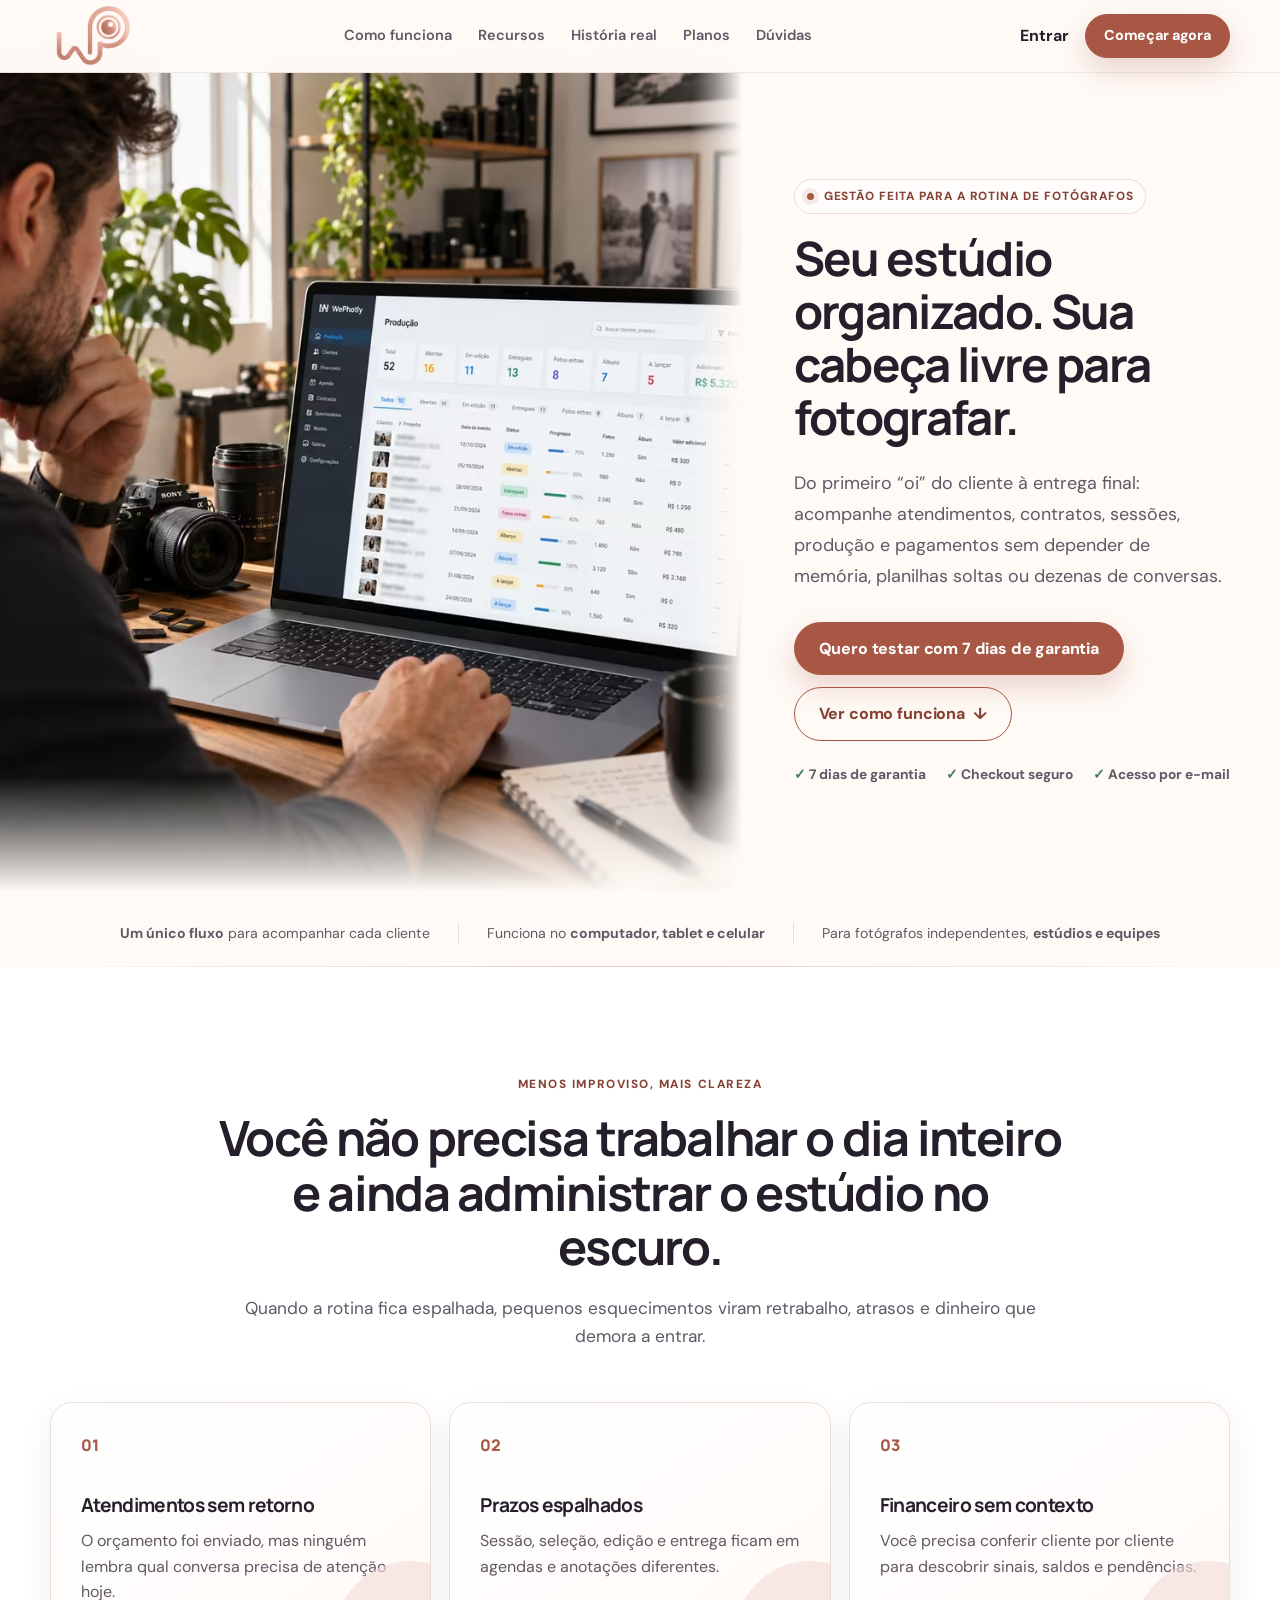
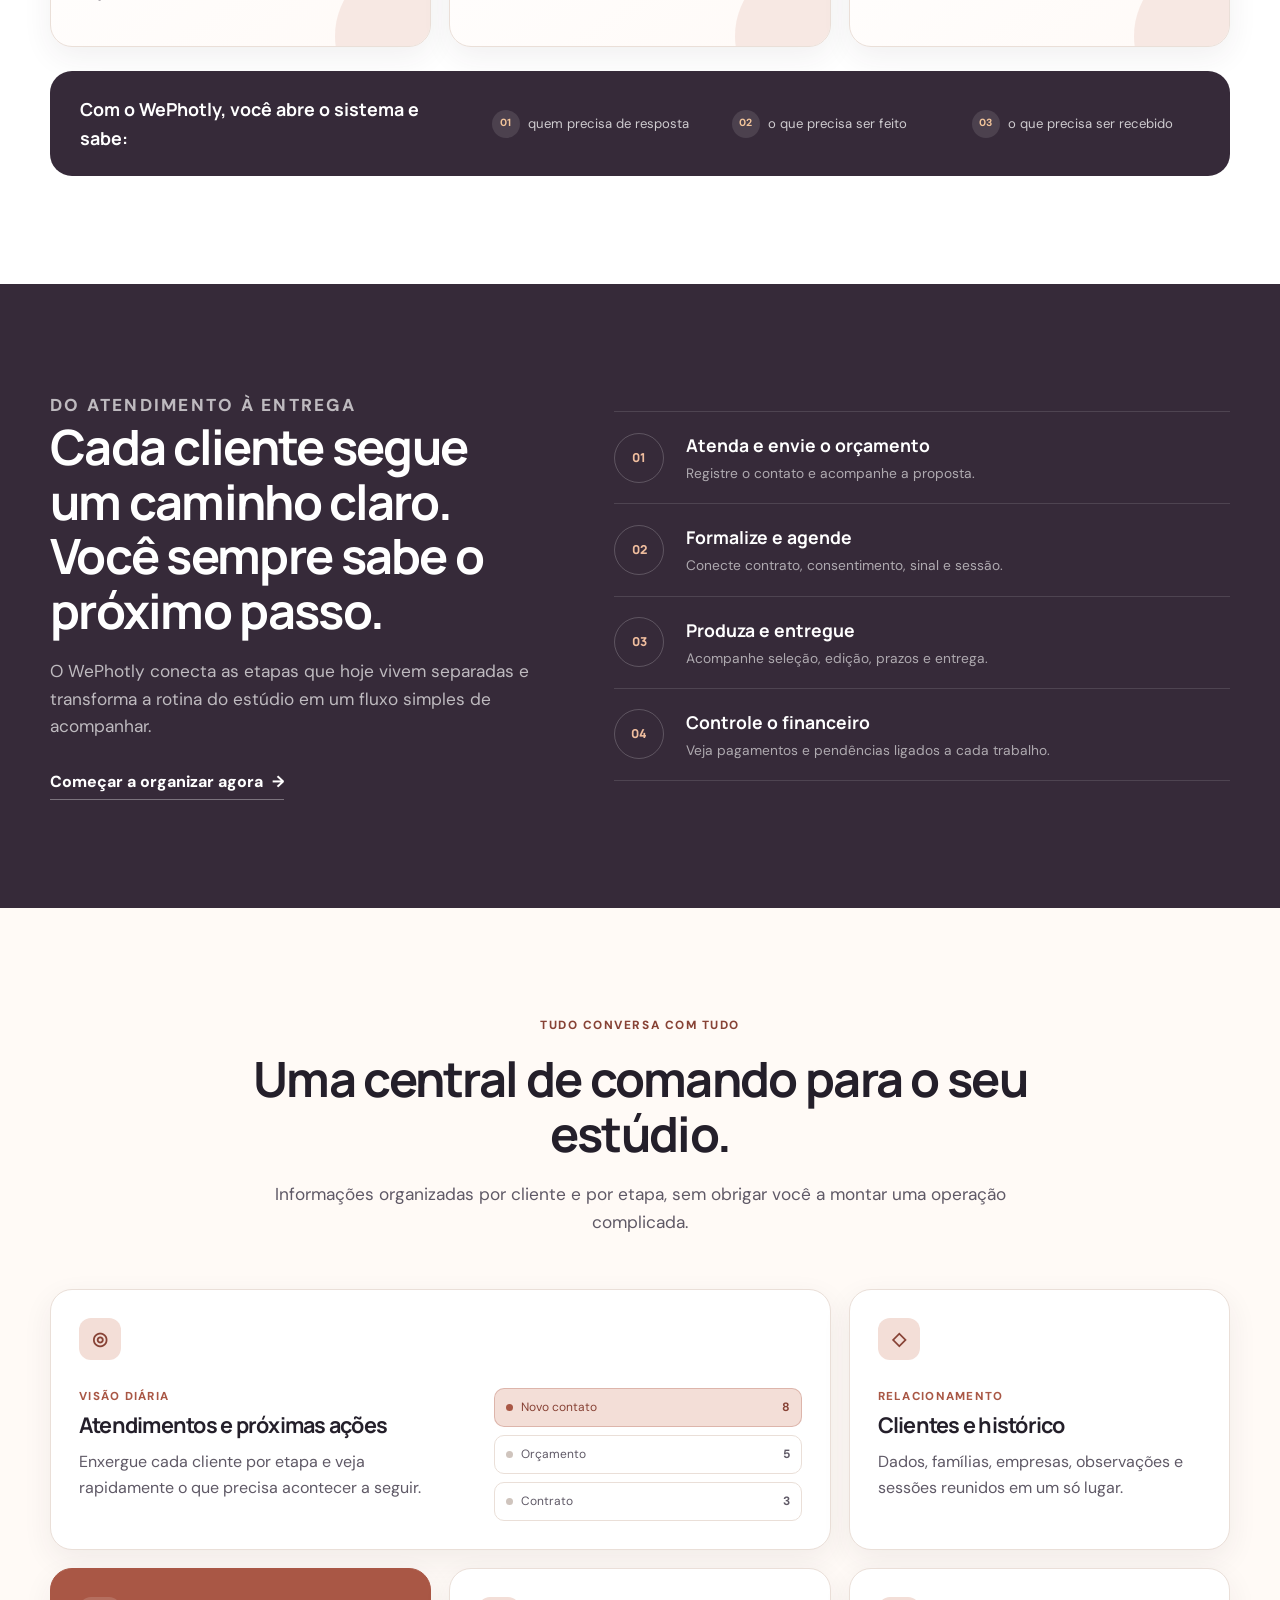
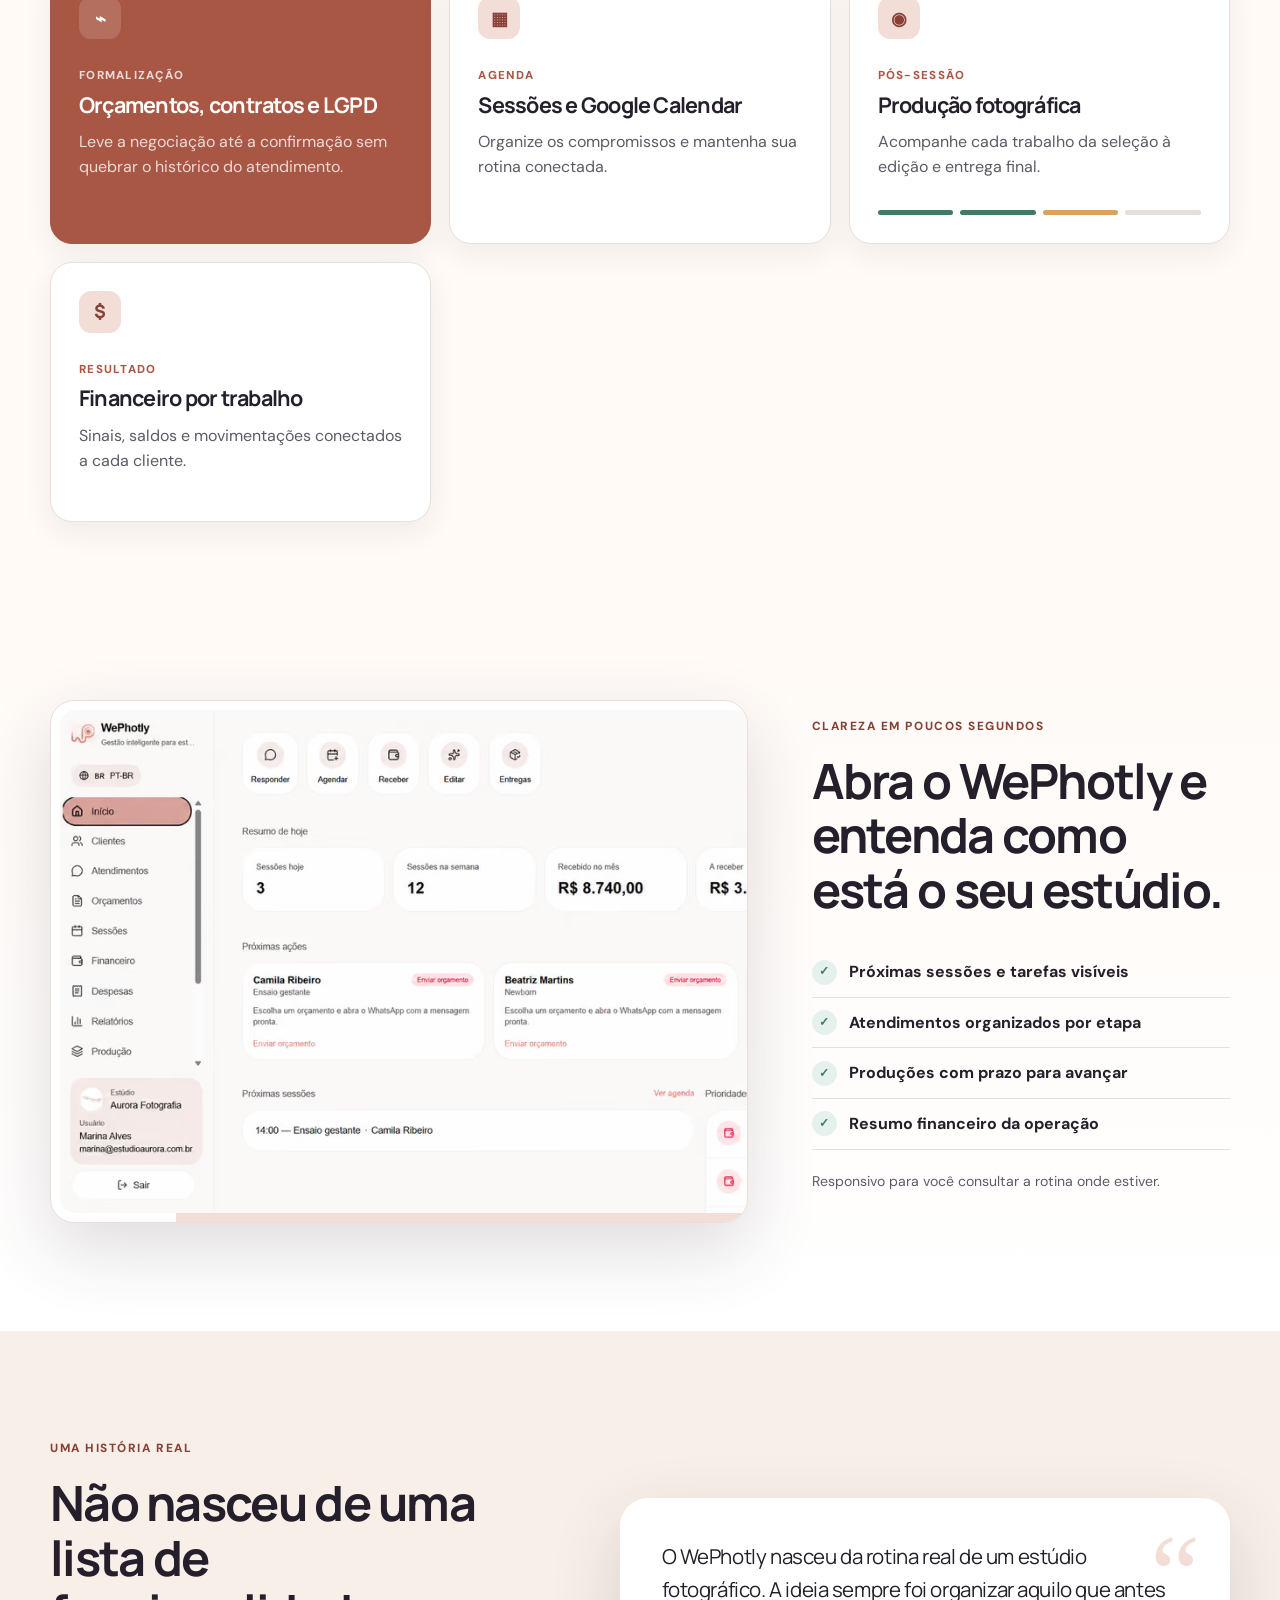
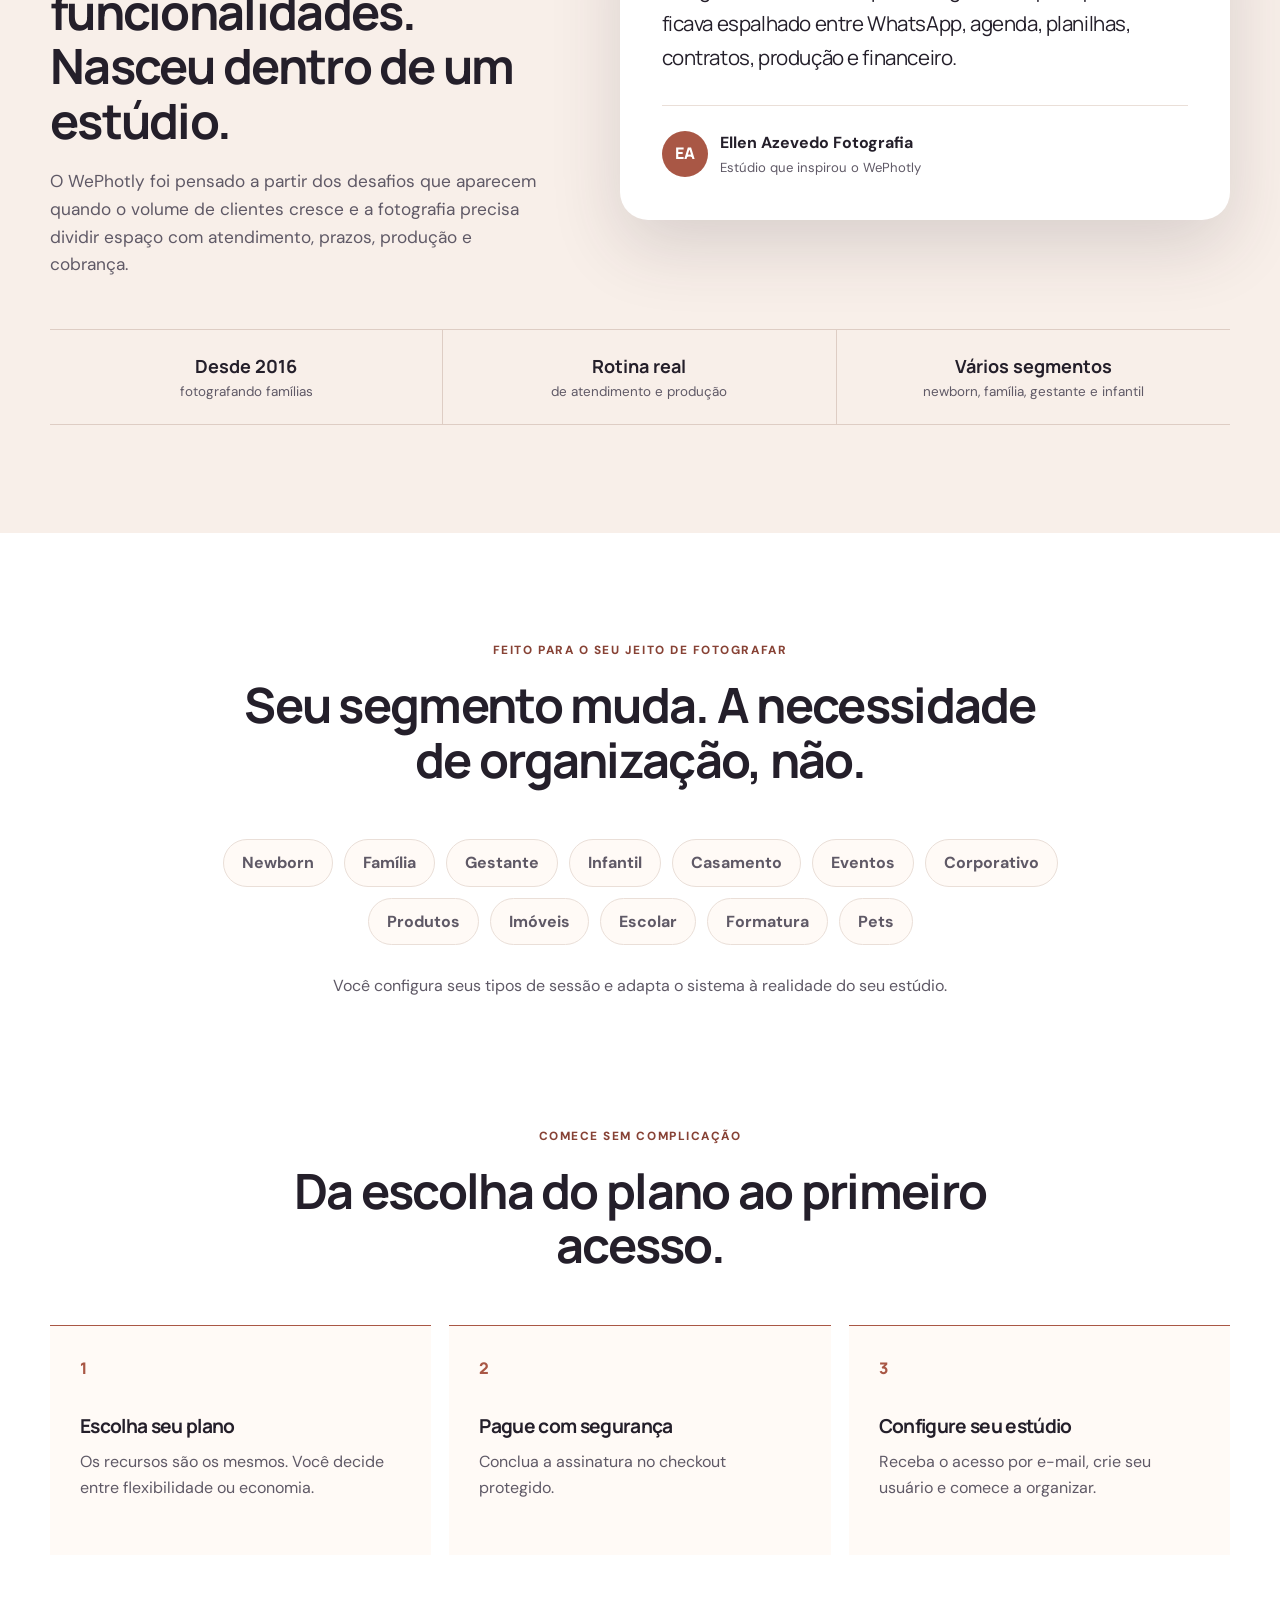
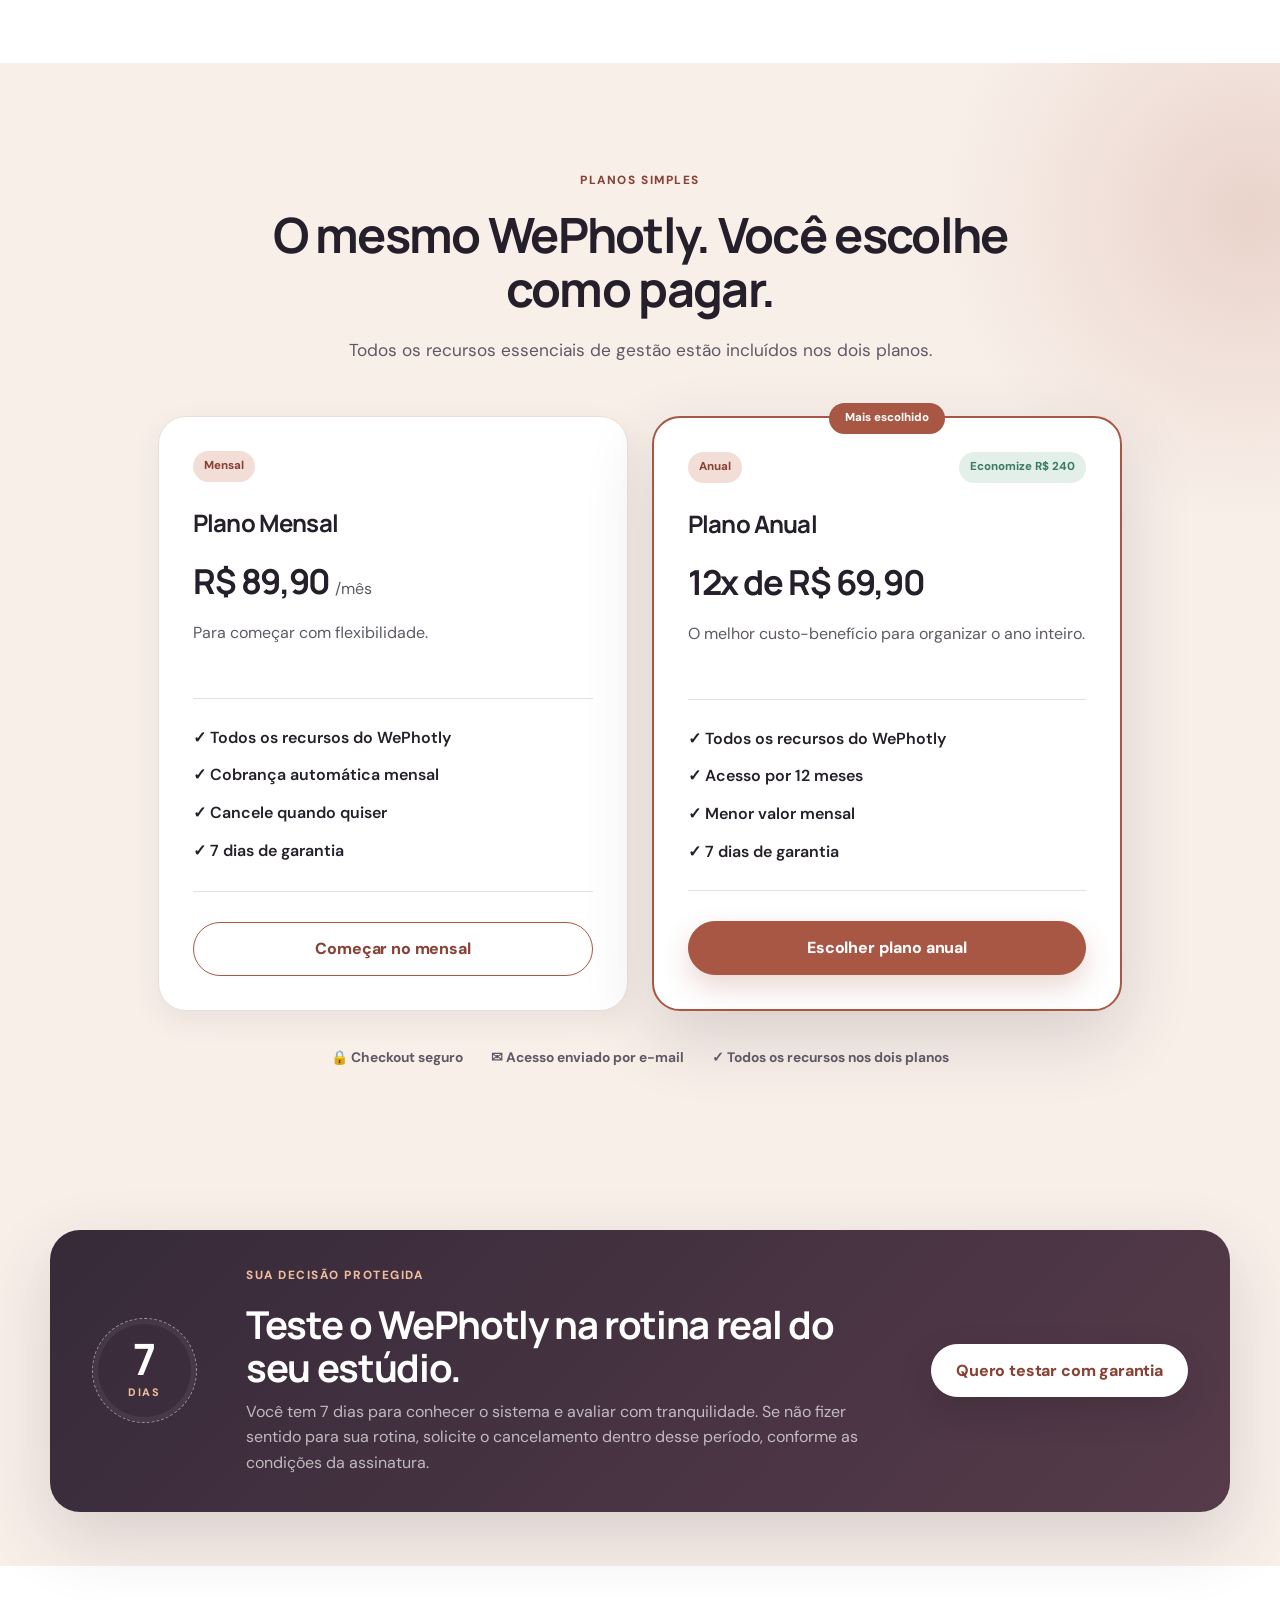
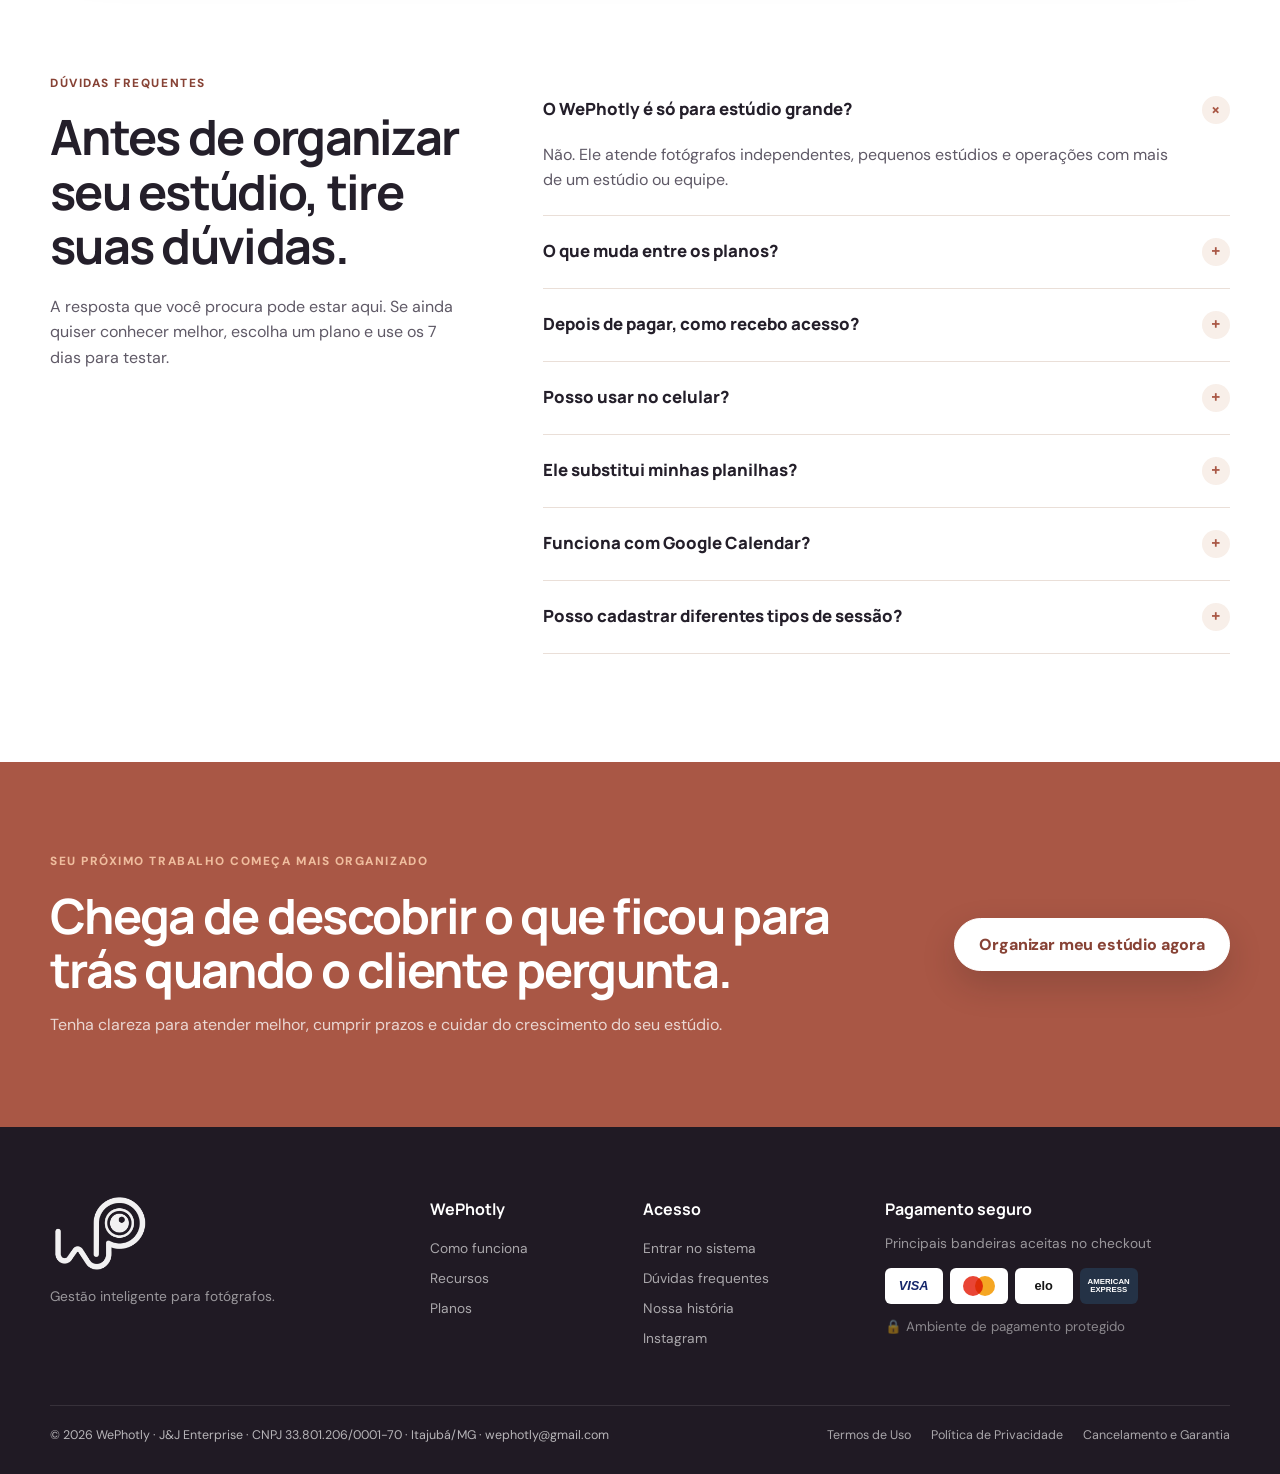
==== index.html @ aab0f1bc "Recupera versao publicada da landing WePhotly" ====
<!doctype html>
<html lang="pt-BR">
<head>
  <meta charset="utf-8">
  <meta name="viewport" content="width=device-width, initial-scale=1">
  <title>WePhotly | Sistema de Gestão para Fotógrafos e Estúdios Fotográficos</title>
  <meta name="description" content="Sistema de gestão para fotógrafos: organize atendimentos, clientes, orçamentos, contratos, sessões, produção, entregas e financeiro em um só lugar. Teste com 7 dias de garantia.">
  <meta name="theme-color" content="#fffaf6">
  <link rel="canonical" href="https://www.wephotly.com/">

  <link rel="icon" href="/brand/favicon-32x32.png" sizes="32x32" type="image/png">
  <link rel="icon" href="/brand/favicon-16x16.png" sizes="16x16" type="image/png">
  <link rel="apple-touch-icon" href="/brand/apple-touch-icon.png">

  <meta property="og:type" content="website">
  <meta property="og:locale" content="pt_BR">
  <meta property="og:site_name" content="WePhotly">
  <meta property="og:title" content="WePhotly | Sistema de Gestão para Fotógrafos e Estúdios Fotográficos">
  <meta property="og:description" content="Organize atendimentos, clientes, orçamentos, contratos, sessões, produção, entregas e financeiro em um só lugar. Teste com 7 dias de garantia.">
  <meta property="og:url" content="https://www.wephotly.com/">
  <meta property="og:image" content="https://www.wephotly.com/images/og-image.jpg">
  <meta property="og:image:width" content="1200">
  <meta property="og:image:height" content="630">
  <meta name="twitter:card" content="summary_large_image">
  <meta name="twitter:title" content="WePhotly | Sistema de Gestão para Fotógrafos e Estúdios Fotográficos">
  <meta name="twitter:description" content="Organize atendimentos, clientes, orçamentos, contratos, sessões, produção, entregas e financeiro em um só lugar.">
  <meta name="twitter:image" content="https://www.wephotly.com/images/og-image.jpg">

  <link rel="preconnect" href="https://fonts.googleapis.com">
  <link rel="preconnect" href="https://fonts.gstatic.com" crossorigin>
  <link rel="preload" as="style" href="https://fonts.googleapis.com/css2?family=DM+Sans:wght@400;600;700;800;900&family=Manrope:wght@700;800;900&display=swap"
        onload="this.onload=null;this.rel='stylesheet'">
  <noscript><link rel="stylesheet" href="https://fonts.googleapis.com/css2?family=DM+Sans:wght@400;600;700;800;900&family=Manrope:wght@700;800;900&display=swap"></noscript>
  <link rel="stylesheet" href="/styles.css?v=20261006">

  <script type="application/ld+json">
  {
    "@context": "https://schema.org",
    "@type": "SoftwareApplication",
    "name": "WePhotly",
    "applicationCategory": "BusinessApplication",
    "operatingSystem": "Web",
    "description": "Sistema de gestão para fotógrafos e estúdios fotográficos: atendimentos, clientes, orçamentos, contratos, sessões, produção, entregas e financeiro em um só lugar.",
    "url": "https://www.wephotly.com/",
    "image": "https://www.wephotly.com/images/og-image.jpg",
    "offers": [
      {
        "@type": "Offer",
        "name": "Plano Mensal",
        "price": "89.90",
        "priceCurrency": "BRL",
        "url": "https://www.wephotly.com/#planos"
      },
      {
        "@type": "Offer",
        "name": "Plano Anual",
        "price": "838.80",
        "priceCurrency": "BRL",
        "url": "https://www.wephotly.com/#planos"
      }
    ]
  }
  </script>
</head>
<body>
  <a class="skip-link" href="#conteudo">Ir para o conteúdo</a>

  <header class="site-header" id="inicio">
    <div class="container header-inner">
      <a class="brand" href="#inicio" aria-label="WePhotly — início">
        <picture>
          <source srcset="/brand/wephotly-logo.avif" type="image/avif">
          <source srcset="/brand/wephotly-logo.webp" type="image/webp">
          <img src="/brand/wephotly-logo.png" alt="WePhotly" width="352" height="276" fetchpriority="high">
        </picture>
      </a>
      <nav class="desktop-nav" aria-label="Navegação principal">
        <a href="#como-funciona">Como funciona</a>
        <a href="#recursos">Recursos</a>
        <a href="#historia-real">História real</a>
        <a href="#planos">Planos</a>
        <a href="#faq">Dúvidas</a>
      </nav>
      <div class="header-actions">
        <a class="login-link" href="https://app.wephotly.com/login">Entrar</a>
        <a class="button button-small" href="#planos">Começar agora</a>
      </div>
      <button class="menu-button" type="button" aria-expanded="false" aria-controls="mobile-menu" aria-label="Abrir menu">
        <span></span><span></span><span></span>
      </button>
    </div>
    <nav class="mobile-nav" id="mobile-menu" aria-label="Navegação móvel" hidden>
      <a href="#como-funciona">Como funciona</a>
      <a href="#recursos">Recursos</a>
      <a href="#historia-real">História real</a>
      <a href="#planos">Planos</a>
      <a href="#faq">Dúvidas</a>
      <a href="https://app.wephotly.com/login">Entrar no WePhotly</a>
    </nav>
  </header>

  <main id="conteudo">
    <section class="hero hero-photo">
      <div class="hero-stage">
        <picture class="hero-media">
          <source media="(max-width: 1050px)" type="image/avif"
            srcset="/assets/hero/hero-producao-mobile-480w.avif 480w, /assets/hero/hero-producao-mobile-720w.avif 720w, /assets/hero/hero-producao-mobile-900w.avif 900w"
            sizes="(max-width: 600px) calc(100vw - 28px), 560px"
            width="900" height="1125">
          <source media="(max-width: 1050px)" type="image/webp"
            srcset="/assets/hero/hero-producao-mobile-480w.webp 480w, /assets/hero/hero-producao-mobile-720w.webp 720w, /assets/hero/hero-producao-mobile-900w.webp 900w"
            sizes="(max-width: 600px) calc(100vw - 28px), 560px"
            width="900" height="1125">
          <source media="(max-width: 1050px)"
            srcset="/assets/hero/hero-producao-mobile-480w.jpg 480w, /assets/hero/hero-producao-mobile-720w.jpg 720w, /assets/hero/hero-producao-mobile-900w.jpg 900w"
            sizes="(max-width: 600px) calc(100vw - 28px), 560px"
            width="900" height="1125">
          <source type="image/avif"
            srcset="/assets/hero/hero-producao-640w.avif 640w, /assets/hero/hero-producao-960w.avif 960w, /assets/hero/hero-producao-1254w.avif 1254w"
            sizes="min(820px, 58vw)">
          <source type="image/webp"
            srcset="/assets/hero/hero-producao-640w.webp 640w, /assets/hero/hero-producao-960w.webp 960w, /assets/hero/hero-producao-1254w.webp 1254w"
            sizes="min(820px, 58vw)">
          <img src="/assets/hero/hero-producao-1254w.jpg"
            srcset="/assets/hero/hero-producao-640w.jpg 640w, /assets/hero/hero-producao-960w.jpg 960w, /assets/hero/hero-producao-1254w.jpg 1254w"
            sizes="min(820px, 58vw)"
            alt="Fotógrafo em sua mesa de trabalho acompanhando a tela de Produção do WePhotly no notebook"
            width="1254" height="1254" fetchpriority="high" decoding="async">
        </picture>
        <div class="container hero-grid">
          <div class="hero-copy reveal">
            <p class="eyebrow"><span></span> Gestão feita para a rotina de fotógrafos</p>
            <h1>Seu estúdio organizado. Sua cabeça livre para fotografar.</h1>
            <p class="hero-lead">Do primeiro “oi” do cliente à entrega final: acompanhe atendimentos, contratos, sessões, produção e pagamentos sem depender de memória, planilhas soltas ou dezenas de conversas.</p>
            <div class="hero-actions">
              <a class="button" href="#planos">Quero testar com 7 dias de garantia</a>
              <a class="button button-secondary" href="#como-funciona">Ver como funciona <span aria-hidden="true">↓</span></a>
            </div>
            <div class="micro-trust" aria-label="Benefícios da assinatura">
              <span><b>✓</b> 7 dias de garantia</span>
              <span><b>✓</b> Checkout seguro</span>
              <span><b>✓</b> Acesso por e-mail</span>
            </div>
          </div>
        </div>
      </div>
      <div class="container hero-proof-strip">
        <p><strong>Um único fluxo</strong> para acompanhar cada cliente</p>
        <span></span>
        <p>Funciona no <strong>computador, tablet e celular</strong></p>
        <span></span>
        <p>Para fotógrafos independentes, <strong>estúdios e equipes</strong></p>
      </div>
    </section>

    <section class="section pain-section">
      <div class="container">
        <div class="section-heading narrow reveal">
          <p class="kicker">Menos improviso, mais clareza</p>
          <h2>Você não precisa trabalhar o dia inteiro e ainda administrar o estúdio no escuro.</h2>
          <p>Quando a rotina fica espalhada, pequenos esquecimentos viram retrabalho, atrasos e dinheiro que demora a entrar.</p>
        </div>
        <div class="pain-grid">
          <article class="pain-card reveal">
            <span class="pain-number">01</span>
            <h3>Atendimentos sem retorno</h3>
            <p>O orçamento foi enviado, mas ninguém lembra qual conversa precisa de atenção hoje.</p>
          </article>
          <article class="pain-card reveal reveal-delay-small">
            <span class="pain-number">02</span>
            <h3>Prazos espalhados</h3>
            <p>Sessão, seleção, edição e entrega ficam em agendas e anotações diferentes.</p>
          </article>
          <article class="pain-card reveal reveal-delay">
            <span class="pain-number">03</span>
            <h3>Financeiro sem contexto</h3>
            <p>Você precisa conferir cliente por cliente para descobrir sinais, saldos e pendências.</p>
          </article>
        </div>
        <div class="turnaround reveal">
          <p>Com o WePhotly, você abre o sistema e sabe:</p>
          <div class="turnaround-items">
            <span><b>01</b> quem precisa de resposta</span>
            <span><b>02</b> o que precisa ser feito</span>
            <span><b>03</b> o que precisa ser recebido</span>
          </div>
        </div>
      </div>
    </section>

    <section class="section flow-section" id="como-funciona">
      <div class="container flow-grid">
        <div class="flow-copy reveal">
          <p class="kicker kicker-light">Do atendimento à entrega</p>
          <h2>Cada cliente segue um caminho claro. Você sempre sabe o próximo passo.</h2>
          <p>O WePhotly conecta as etapas que hoje vivem separadas e transforma a rotina do estúdio em um fluxo simples de acompanhar.</p>
          <a class="text-link" href="#planos">Começar a organizar agora <span aria-hidden="true">→</span></a>
        </div>
        <ol class="flow-list reveal reveal-delay">
          <li><span>01</span><div><strong>Atenda e envie o orçamento</strong><small>Registre o contato e acompanhe a proposta.</small></div></li>
          <li><span>02</span><div><strong>Formalize e agende</strong><small>Conecte contrato, consentimento, sinal e sessão.</small></div></li>
          <li><span>03</span><div><strong>Produza e entregue</strong><small>Acompanhe seleção, edição, prazos e entrega.</small></div></li>
          <li><span>04</span><div><strong>Controle o financeiro</strong><small>Veja pagamentos e pendências ligados a cada trabalho.</small></div></li>
        </ol>
      </div>
    </section>

    <section class="section features-section" id="recursos">
      <div class="container">
        <div class="section-heading reveal">
          <p class="kicker">Tudo conversa com tudo</p>
          <h2>Uma central de comando para o seu estúdio.</h2>
          <p>Informações organizadas por cliente e por etapa, sem obrigar você a montar uma operação complicada.</p>
        </div>
        <div class="bento-grid">
          <article class="feature-card feature-large reveal">
            <div class="feature-icon">◎</div>
            <div>
              <p class="feature-label">Visão diária</p>
              <h3>Atendimentos e próximas ações</h3>
              <p>Enxergue cada cliente por etapa e veja rapidamente o que precisa acontecer a seguir.</p>
            </div>
            <div class="mini-pipeline" aria-hidden="true">
              <span class="active"><i></i> Novo contato <b>8</b></span>
              <span><i></i> Orçamento <b>5</b></span>
              <span><i></i> Contrato <b>3</b></span>
            </div>
          </article>
          <article class="feature-card reveal reveal-delay-small">
            <div class="feature-icon">◇</div>
            <p class="feature-label">Relacionamento</p>
            <h3>Clientes e histórico</h3>
            <p>Dados, famílias, empresas, observações e sessões reunidos em um só lugar.</p>
          </article>
          <article class="feature-card feature-accent reveal reveal-delay">
            <div class="feature-icon">⌁</div>
            <p class="feature-label">Formalização</p>
            <h3>Orçamentos, contratos e LGPD</h3>
            <p>Leve a negociação até a confirmação sem quebrar o histórico do atendimento.</p>
          </article>
          <article class="feature-card reveal">
            <div class="feature-icon">▦</div>
            <p class="feature-label">Agenda</p>
            <h3>Sessões e Google Calendar</h3>
            <p>Organize os compromissos e mantenha sua rotina conectada.</p>
          </article>
          <article class="feature-card feature-photo reveal reveal-delay-small">
            <div class="feature-icon">◉</div>
            <p class="feature-label">Pós-sessão</p>
            <h3>Produção fotográfica</h3>
            <p>Acompanhe cada trabalho da seleção à edição e entrega final.</p>
            <div class="production-line" aria-hidden="true"><i class="done"></i><i class="done"></i><i class="current"></i><i></i></div>
          </article>
          <article class="feature-card reveal reveal-delay">
            <div class="feature-icon">$</div>
            <p class="feature-label">Resultado</p>
            <h3>Financeiro por trabalho</h3>
            <p>Sinais, saldos e movimentações conectados a cada cliente.</p>
          </article>
        </div>
      </div>
    </section>

    <section class="section screenshot-section">
      <div class="container screenshot-grid">
        <div class="screenshot-wrap screenshot-crop reveal">
          <picture>
            <source srcset="/images/wephotly-dashboard-crop.avif" type="image/avif">
            <source srcset="/images/wephotly-dashboard-crop.webp" type="image/webp">
            <img src="/images/wephotly-dashboard-crop.png" alt="Detalhe do painel WePhotly com resumo operacional, próximas ações e financeiro do estúdio" width="1100" height="583" loading="lazy" decoding="async">
          </picture>
        </div>
        <div class="screenshot-copy reveal reveal-delay">
          <p class="kicker">Clareza em poucos segundos</p>
          <h2>Abra o WePhotly e entenda como está o seu estúdio.</h2>
          <ul class="check-list">
            <li><span>✓</span> Próximas sessões e tarefas visíveis</li>
            <li><span>✓</span> Atendimentos organizados por etapa</li>
            <li><span>✓</span> Produções com prazo para avançar</li>
            <li><span>✓</span> Resumo financeiro da operação</li>
          </ul>
          <p class="note">Responsivo para você consultar a rotina onde estiver.</p>
        </div>
      </div>
    </section>

    <section class="section story-section" id="historia-real">
      <div class="container story-grid">
        <div class="story-intro reveal">
          <p class="kicker">Uma história real</p>
          <h2>Não nasceu de uma lista de funcionalidades. Nasceu dentro de um estúdio.</h2>
          <p>O WePhotly foi pensado a partir dos desafios que aparecem quando o volume de clientes cresce e a fotografia precisa dividir espaço com atendimento, prazos, produção e cobrança.</p>
        </div>
        <figure class="testimonial reveal reveal-delay">
          <div class="quote-mark">“</div>
          <blockquote>O WePhotly nasceu da rotina real de um estúdio fotográfico. A ideia sempre foi organizar aquilo que antes ficava espalhado entre WhatsApp, agenda, planilhas, contratos, produção e financeiro.</blockquote>
          <figcaption>
            <div class="avatar">EA</div>
            <div><strong>Ellen Azevedo Fotografia</strong><span>Estúdio que inspirou o WePhotly</span></div>
          </figcaption>
        </figure>
      </div>
      <div class="container proof-facts reveal">
        <div><strong>Desde 2016</strong><span>fotografando famílias</span></div>
        <div><strong>Rotina real</strong><span>de atendimento e produção</span></div>
        <div><strong>Vários segmentos</strong><span>newborn, família, gestante e infantil</span></div>
      </div>
    </section>

    <section class="section audience-section">
      <div class="container">
        <div class="section-heading narrow reveal">
          <p class="kicker">Feito para o seu jeito de fotografar</p>
          <h2>Seu segmento muda. A necessidade de organização, não.</h2>
        </div>
        <div class="audience-tags reveal">
          <span>Newborn</span><span>Família</span><span>Gestante</span><span>Infantil</span><span>Casamento</span><span>Eventos</span><span>Corporativo</span><span>Produtos</span><span>Imóveis</span><span>Escolar</span><span>Formatura</span><span>Pets</span>
        </div>
        <p class="audience-note reveal">Você configura seus tipos de sessão e adapta o sistema à realidade do seu estúdio.</p>
      </div>
    </section>

    <section class="section steps-section">
      <div class="container">
        <div class="section-heading narrow reveal">
          <p class="kicker">Comece sem complicação</p>
          <h2>Da escolha do plano ao primeiro acesso.</h2>
        </div>
        <ol class="steps-grid">
          <li class="reveal"><span>1</span><h3>Escolha seu plano</h3><p>Os recursos são os mesmos. Você decide entre flexibilidade ou economia.</p></li>
          <li class="reveal reveal-delay-small"><span>2</span><h3>Pague com segurança</h3><p>Conclua a assinatura no checkout protegido.</p></li>
          <li class="reveal reveal-delay"><span>3</span><h3>Configure seu estúdio</h3><p>Receba o acesso por e-mail, crie seu usuário e comece a organizar.</p></li>
        </ol>
      </div>
    </section>

    <section class="section pricing-section" id="planos">
      <div class="pricing-glow"></div>
      <div class="container">
        <div class="section-heading narrow reveal">
          <p class="kicker">Planos simples</p>
          <h2>O mesmo WePhotly. Você escolhe como pagar.</h2>
          <p>Todos os recursos essenciais de gestão estão incluídos nos dois planos.</p>
        </div>
        <div class="pricing-grid">
          <article class="price-card reveal">
            <div class="price-top"><span class="plan-pill">Mensal</span></div>
            <h3>Plano Mensal</h3>
            <p class="price"><strong>R$ 89,90</strong><span>/mês</span></p>
            <p class="price-description">Para começar com flexibilidade.</p>
            <ul class="price-benefits">
              <li>✓ Todos os recursos do WePhotly</li>
              <li>✓ Cobrança automática mensal</li>
              <li>✓ Cancele quando quiser</li>
              <li>✓ 7 dias de garantia</li>
            </ul>
            <a class="button button-secondary checkout-button" href="https://app.wephotly.com/checkout?plan=mensal">Começar no mensal</a>
          </article>

          <article class="price-card price-featured reveal reveal-delay">
            <span class="popular-badge">Mais escolhido</span>
            <div class="price-top"><span class="plan-pill">Anual</span><span class="save-pill">Economize R$ 240</span></div>
            <h3>Plano Anual</h3>
            <p class="price"><strong>12x de R$ 69,90</strong></p>
            <p class="price-description">O melhor custo-benefício para organizar o ano inteiro.</p>
            <ul class="price-benefits">
              <li>✓ Todos os recursos do WePhotly</li>
              <li>✓ Acesso por 12 meses</li>
              <li>✓ Menor valor mensal</li>
              <li>✓ 7 dias de garantia</li>
            </ul>
            <a class="button checkout-button" href="https://app.wephotly.com/checkout?plan=anual">Escolher plano anual</a>
          </article>
        </div>
        <div class="pricing-assurances reveal">
          <span>🔒 Checkout seguro</span>
          <span>✉ Acesso enviado por e-mail</span>
          <span>✓ Todos os recursos nos dois planos</span>
        </div>
      </div>
    </section>

    <section class="section guarantee-section">
      <div class="container guarantee-card reveal">
        <div class="guarantee-seal"><strong>7</strong><span>DIAS</span></div>
        <div>
          <p class="kicker kicker-light">Sua decisão protegida</p>
          <h2>Teste o WePhotly na rotina real do seu estúdio.</h2>
          <p>Você tem 7 dias para conhecer o sistema e avaliar com tranquilidade. Se não fizer sentido para sua rotina, solicite o cancelamento dentro desse período, conforme as condições da assinatura.</p>
        </div>
        <a class="button button-white" href="#planos">Quero testar com garantia</a>
      </div>
    </section>

    <section class="section faq-section" id="faq">
      <div class="container faq-grid">
        <div class="faq-intro reveal">
          <p class="kicker">Dúvidas frequentes</p>
          <h2>Antes de organizar seu estúdio, tire suas dúvidas.</h2>
          <p>A resposta que você procura pode estar aqui. Se ainda quiser conhecer melhor, escolha um plano e use os 7 dias para testar.</p>
        </div>
        <div class="faq-list reveal reveal-delay">
          <details open><summary>O WePhotly é só para estúdio grande?<span>+</span></summary><p>Não. Ele atende fotógrafos independentes, pequenos estúdios e operações com mais de um estúdio ou equipe.</p></details>
          <details><summary>O que muda entre os planos?<span>+</span></summary><p>Os recursos são os mesmos. O plano mensal oferece flexibilidade; o anual reduz o valor mensal e gera economia de R$ 240 no ano.</p></details>
          <details><summary>Depois de pagar, como recebo acesso?<span>+</span></summary><p>Após a confirmação do pagamento, você recebe por e-mail o link para criar seu usuário e configurar seu estúdio.</p></details>
          <details><summary>Posso usar no celular?<span>+</span></summary><p>Sim. O WePhotly é responsivo e funciona em computador, tablet e celular.</p></details>
          <details><summary>Ele substitui minhas planilhas?<span>+</span></summary><p>Sim. Você passa a acompanhar atendimentos, clientes, sessões, produção e financeiro em um único lugar.</p></details>
          <details><summary>Funciona com Google Calendar?<span>+</span></summary><p>Sim. A integração ajuda a manter sessões e compromissos conectados à rotina do estúdio.</p></details>
          <details><summary>Posso cadastrar diferentes tipos de sessão?<span>+</span></summary><p>Sim. Você configura seus próprios tipos de sessão para adaptar o sistema ao seu segmento fotográfico.</p></details>
        </div>
      </div>
    </section>

    <section class="final-cta">
      <div class="container final-cta-inner reveal">
        <div>
          <p class="kicker kicker-light">Seu próximo trabalho começa mais organizado</p>
          <h2>Chega de descobrir o que ficou para trás quando o cliente pergunta.</h2>
          <p>Tenha clareza para atender melhor, cumprir prazos e cuidar do crescimento do seu estúdio.</p>
        </div>
        <a class="button button-white" href="#planos">Organizar meu estúdio agora</a>
      </div>
    </section>
  </main>

  <footer class="site-footer">
    <div class="container footer-main">
      <div class="footer-brand">
        <picture>
          <source srcset="/brand/wephotly-logo.avif" type="image/avif">
          <source srcset="/brand/wephotly-logo.webp" type="image/webp">
          <img src="/brand/wephotly-logo.png" alt="WePhotly" width="352" height="276">
        </picture>
        <p>Gestão inteligente para fotógrafos.</p>
      </div>
      <div class="footer-links">
        <strong>WePhotly</strong>
        <a href="#como-funciona">Como funciona</a>
        <a href="#recursos">Recursos</a>
        <a href="#planos">Planos</a>
      </div>
      <div class="footer-links">
        <strong>Acesso</strong>
        <a href="https://app.wephotly.com/login">Entrar no sistema</a>
        <a href="#faq">Dúvidas frequentes</a>
        <a href="#historia-real">Nossa história</a>
        <a href="https://www.instagram.com/wephotly/" target="_blank" rel="noopener">Instagram</a>
      </div>
      <div class="payment-area">
        <strong>Pagamento seguro</strong>
        <p>Principais bandeiras aceitas no checkout</p>
        <div class="payment-brands" aria-label="Bandeiras de cartão aceitas">
          <span class="visa">VISA</span>
          <span class="mastercard"><i></i><i></i></span>
          <span class="elo">elo</span>
          <span class="amex">AMERICAN<br>EXPRESS</span>
        </div>
        <small>🔒 Ambiente de pagamento protegido</small>
      </div>
    </div>
    <div class="container footer-bottom">
      <p>© 2026 WePhotly · J&amp;J Enterprise · CNPJ 33.801.206/0001-70 · Itajubá/MG · <a href="mailto:wephotly@gmail.com">wephotly@gmail.com</a></p>
      <nav class="legal-links" aria-label="Informações legais">
        <a href="/termos-de-uso.html">Termos de Uso</a>
        <a href="/politica-de-privacidade.html">Política de Privacidade</a>
        <a href="/cancelamento-e-garantia.html">Cancelamento e Garantia</a>
      </nav>
    </div>
  </footer>

  <div class="toast" role="status" aria-live="polite" hidden></div>
  <script src="/script.js?v=20261001" defer></script>
</body>
</html>
---- styles.css ----
:root {
  --ink: #241f2a;
  --ink-soft: #5f5966;
  --paper: #fffaf6;
  --paper-2: #f8efe9;
  --white: #ffffff;
  --line: #eadfd8;
  --terracotta: #a95745;
  --terracotta-dark: #874235;
  --terracotta-soft: #f3ded7;
  --plum: #362a39;
  --navy: #243246;
  --gold: #d5a45f;
  --green: #3d7b66;
  --shadow-sm: 0 10px 30px rgba(54, 42, 57, .07);
  --shadow-lg: 0 26px 70px rgba(54, 42, 57, .16);
  --radius: 22px;
  --container: 1180px;
}

* { box-sizing: border-box; }
html { scroll-behavior: smooth; }
body { margin: 0; background: var(--paper); color: var(--ink); font-family: "DM Sans", sans-serif; font-size: 16px; line-height: 1.6; overflow-x: hidden; }
img { display: block; max-width: 100%; }
a { color: inherit; text-decoration: none; }
button { font: inherit; }
.container { width: min(calc(100% - 40px), var(--container)); margin-inline: auto; }
.skip-link { position: fixed; left: 16px; top: -80px; z-index: 999; background: var(--plum); color: white; padding: 10px 16px; border-radius: 8px; }
.skip-link:focus { top: 16px; }

.site-header { position: fixed; inset: 0 0 auto; z-index: 50; background: rgba(255, 250, 246, .86); border-bottom: 1px solid rgba(234, 223, 216, .7); backdrop-filter: blur(18px); }
.header-inner { min-height: 72px; display: flex; align-items: center; justify-content: space-between; gap: 24px; }
.brand img { width: 86px; height: 60px; object-fit: contain; }
.desktop-nav { display: flex; align-items: center; gap: 26px; font-size: .91rem; font-weight: 600; color: var(--ink-soft); }
.desktop-nav a, .login-link { transition: color .2s ease; }
.desktop-nav a:hover, .login-link:hover { color: var(--terracotta); }
.header-actions { display: flex; align-items: center; gap: 16px; }
.login-link { font-weight: 700; }
.button { display: inline-flex; min-height: 52px; align-items: center; justify-content: center; gap: 8px; border: 1px solid var(--terracotta); border-radius: 999px; background: var(--terracotta); color: white; padding: 13px 24px; font-weight: 800; letter-spacing: -.01em; cursor: pointer; box-shadow: 0 12px 28px rgba(169, 87, 69, .24); transition: transform .2s ease, background .2s ease, box-shadow .2s ease; }
.button:hover { transform: translateY(-2px); background: var(--terracotta-dark); box-shadow: 0 16px 34px rgba(135, 66, 53, .3); }
.button:focus-visible, a:focus-visible, summary:focus-visible, button:focus-visible { outline: 3px solid rgba(169, 87, 69, .32); outline-offset: 3px; }
.button-small { min-height: 42px; padding: 9px 18px; font-size: .9rem; }
.button-secondary { background: transparent; color: var(--terracotta-dark); box-shadow: none; }
.button-secondary:hover { background: var(--terracotta-soft); color: var(--terracotta-dark); box-shadow: none; }
.button-white { background: white; color: var(--terracotta-dark); border-color: white; box-shadow: 0 14px 34px rgba(30, 20, 25, .18); }
.button-white:hover { background: #fff8f4; color: var(--terracotta-dark); }
.menu-button { display: none; width: 44px; height: 44px; border: 0; background: transparent; padding: 10px; cursor: pointer; }
.menu-button span { display: block; height: 2px; margin: 5px 0; border-radius: 2px; background: var(--ink); transition: .2s ease; }
.mobile-nav { border-top: 1px solid var(--line); background: var(--paper); padding: 10px 20px 20px; }
.mobile-nav a { display: block; padding: 11px 0; font-weight: 700; border-bottom: 1px solid var(--line); }

.hero { position: relative; overflow: hidden; padding: 72px 0 0; background: var(--paper); }
.hero::after { content: ""; position: absolute; inset: auto 0 0; height: 1px; background: linear-gradient(90deg, transparent, rgba(169,87,69,.28), transparent); }
.hero-stage { --hero-h: clamp(640px, calc(100vh - 72px), 820px); --hero-photo-w: min(var(--hero-h), 58vw); position: relative; display: flex; align-items: center; min-height: var(--hero-h); }
.hero-media { position: absolute; inset: 0 auto 0 0; width: var(--hero-photo-w); }
.hero-media img { width: 100%; height: 100%; object-fit: cover; object-position: 35% 50%; }
.hero-media::after { content: ""; position: absolute; inset: 0; pointer-events: none; background: linear-gradient(90deg, rgba(255,250,246,0) 93%, var(--paper) 100%), linear-gradient(180deg, rgba(255,250,246,0) 86%, var(--paper) 100%); }
.hero-grid { position: relative; z-index: 2; width: auto; margin: 0; padding: 56px max(20px, calc((100vw - var(--container)) / 2)) 56px calc(var(--hero-photo-w) + clamp(32px, 4vw, 64px)); }
.hero-copy { max-width: 590px; }
.hero h1 { font-size: clamp(2.5rem, 3.7vw, 3.65rem); }
.eyebrow, .kicker { margin: 0 0 18px; color: var(--terracotta-dark); text-transform: uppercase; letter-spacing: .13em; font-size: .74rem; font-weight: 800; }
.eyebrow { display: inline-flex; align-items: center; gap: 10px; border: 1px solid rgba(169,87,69,.19); border-radius: 999px; background: rgba(255,255,255,.62); padding: 7px 12px; letter-spacing: .08em; }
.eyebrow span { width: 7px; height: 7px; border-radius: 50%; background: var(--terracotta); box-shadow: 0 0 0 5px rgba(169,87,69,.11); }
h1, h2, h3 { margin-top: 0; font-family: Manrope, sans-serif; line-height: 1.12; letter-spacing: -.035em; }
h1 { margin-bottom: 24px; font-size: clamp(2.65rem, 5.25vw, 4.8rem); max-width: 760px; }
h2 { margin-bottom: 20px; font-size: clamp(2rem, 3.8vw, 3.3rem); }
h3 { margin-bottom: 12px; font-size: 1.2rem; }
.hero-lead { max-width: 670px; margin: 0; color: var(--ink-soft); font-size: 1.12rem; line-height: 1.72; }
.hero-actions { display: flex; flex-wrap: wrap; gap: 12px; margin-top: 30px; }
.micro-trust { display: flex; flex-wrap: wrap; gap: 14px 20px; margin-top: 22px; color: var(--ink-soft); font-size: .86rem; font-weight: 700; }
.micro-trust b { color: var(--green); }
.hero-proof-strip { position: relative; z-index: 2; display: flex; justify-content: center; align-items: center; gap: 28px; margin-top: 8px; padding: 22px 0; color: var(--ink-soft); font-size: .88rem; }
.hero-proof-strip p { margin: 0; }
.hero-proof-strip span { width: 1px; height: 22px; background: var(--line); }

.section { padding: 108px 0; }
.section-heading { max-width: 780px; margin: 0 auto 52px; text-align: center; }
.section-heading.narrow { max-width: 850px; }
.section-heading p:last-child, .story-intro > p:last-child, .flow-copy > p { margin: 0; color: var(--ink-soft); font-size: 1.08rem; }
.pain-section { background: white; }
.pain-grid { display: grid; grid-template-columns: repeat(3, 1fr); gap: 18px; }
.pain-card { position: relative; min-height: 245px; overflow: hidden; border: 1px solid var(--line); border-radius: var(--radius); background: linear-gradient(145deg, #fff, #fffaf7); padding: 30px; box-shadow: var(--shadow-sm); }
.pain-card::after { content: ""; position: absolute; right: -55px; bottom: -65px; width: 150px; height: 150px; border-radius: 50%; background: var(--terracotta-soft); opacity: .62; }
.pain-number { display: inline-block; margin-bottom: 36px; color: var(--terracotta); font-family: Manrope; font-weight: 800; }
.pain-card p { margin: 0; color: var(--ink-soft); }
.turnaround { display: grid; grid-template-columns: .7fr 1.3fr; align-items: center; gap: 30px; margin-top: 24px; border-radius: var(--radius); background: var(--plum); color: white; padding: 24px 30px; }
.turnaround > p { margin: 0; font-family: Manrope; font-size: 1.12rem; font-weight: 700; }
.turnaround-items { display: grid; grid-template-columns: repeat(3, 1fr); gap: 12px; }
.turnaround-items span { display: flex; align-items: center; gap: 8px; color: rgba(255,255,255,.76); font-size: .82rem; }
.turnaround-items b { display: grid; place-items: center; width: 28px; height: 28px; flex: 0 0 28px; border-radius: 50%; background: rgba(255,255,255,.11); color: #f3c59b; font-size: .65rem; }

.flow-section { overflow: hidden; background: var(--plum); color: white; }
.flow-grid { display: grid; grid-template-columns: .88fr 1.12fr; align-items: center; gap: 80px; }
.kicker-light { color: #efbd9e; }
.flow-copy p { color: rgba(255,255,255,.68); }
.text-link { display: inline-flex; align-items: center; gap: 9px; margin-top: 28px; color: white; font-weight: 800; border-bottom: 1px solid rgba(255,255,255,.34); padding-bottom: 4px; }
.flow-list { list-style: none; margin: 0; padding: 0; }
.flow-list li { position: relative; display: grid; grid-template-columns: 54px 1fr; align-items: center; gap: 18px; padding: 19px 0; border-bottom: 1px solid rgba(255,255,255,.12); }
.flow-list li:first-child { border-top: 1px solid rgba(255,255,255,.12); }
.flow-list li > span { display: grid; place-items: center; width: 50px; height: 50px; border: 1px solid rgba(255,255,255,.2); border-radius: 50%; color: #efbd9e; font-family: Manrope; font-size: .77rem; font-weight: 800; }
.flow-list strong, .flow-list small { display: block; }
.flow-list strong { font-family: Manrope; font-size: 1.1rem; }
.flow-list small { margin-top: 3px; color: rgba(255,255,255,.6); font-size: .86rem; }

.features-section { background: var(--paper); }
.bento-grid { display: grid; grid-template-columns: repeat(3, 1fr); gap: 18px; }
.feature-card { min-height: 260px; border: 1px solid var(--line); border-radius: var(--radius); background: white; padding: 28px; box-shadow: var(--shadow-sm); }
.feature-card p { margin: 0; color: var(--ink-soft); }
.feature-card h3 { font-size: 1.35rem; }
.feature-large { grid-column: span 2; display: grid; grid-template-columns: 1fr .8fr; column-gap: 30px; }
.feature-large .feature-icon { grid-column: 1 / -1; }
.feature-icon { display: grid; place-items: center; width: 42px; height: 42px; margin-bottom: 28px; border-radius: 12px; background: var(--terracotta-soft); color: var(--terracotta-dark); font-family: Manrope; font-weight: 900; font-size: 1.15rem; }
.feature-label { margin-bottom: 7px !important; color: var(--terracotta) !important; font-size: .72rem; font-weight: 800; letter-spacing: .11em; text-transform: uppercase; }
.feature-accent { background: var(--terracotta); color: white; border-color: var(--terracotta); }
.feature-accent .feature-icon { background: rgba(255,255,255,.14); color: white; }
.feature-accent .feature-label, .feature-accent p { color: rgba(255,255,255,.78) !important; }
.mini-pipeline { align-self: end; display: flex; flex-direction: column; gap: 8px; }
.mini-pipeline span { display: flex; align-items: center; gap: 8px; border: 1px solid var(--line); border-radius: 10px; padding: 9px 11px; color: var(--ink-soft); font-size: .75rem; }
.mini-pipeline span.active { border-color: rgba(169,87,69,.3); background: var(--terracotta-soft); color: var(--terracotta-dark); }
.mini-pipeline i { width: 7px; height: 7px; border-radius: 50%; background: #cfc4bd; }
.mini-pipeline .active i { background: var(--terracotta); }
.mini-pipeline b { margin-left: auto; }
.production-line { display: flex; gap: 7px; margin-top: 30px; }
.production-line i { height: 5px; flex: 1; border-radius: 10px; background: #e6ded8; }
.production-line .done { background: var(--green); }
.production-line .current { background: var(--gold); }

.screenshot-section { padding-top: 70px; background: linear-gradient(180deg, var(--paper), white); }
.screenshot-grid { display: grid; grid-template-columns: 1.25fr .75fr; align-items: center; gap: 64px; }
.screenshot-wrap { position: relative; overflow: hidden; border-radius: 24px; padding: 9px; background: white; border: 1px solid var(--line); box-shadow: var(--shadow-lg); }
.screenshot-wrap::before { content: ""; position: absolute; inset: 12% -5% -10% 18%; z-index: -1; border-radius: 30px; background: var(--terracotta-soft); }
.screenshot-wrap img { width: 100%; height: auto; border-radius: 16px; image-rendering: auto; }
.screenshot-crop { aspect-ratio: 4 / 3; }
.screenshot-crop img { width: 142%; max-width: none; height: 100%; object-fit: cover; object-position: 52% center; }
.check-list { list-style: none; padding: 0; margin: 30px 0 0; }
.check-list li { display: flex; align-items: center; gap: 12px; padding: 12px 0; border-bottom: 1px solid var(--line); font-weight: 700; }
.check-list span { display: grid; place-items: center; width: 25px; height: 25px; border-radius: 50%; background: #e5f1ec; color: var(--green); font-size: .75rem; }
.note { margin-top: 20px; color: var(--ink-soft); font-size: .88rem; }

.story-section { background: var(--paper-2); }
.story-grid { display: grid; grid-template-columns: .9fr 1.1fr; gap: 70px; align-items: center; }
.testimonial { position: relative; margin: 0; border-radius: 28px; background: white; padding: 42px; box-shadow: var(--shadow-lg); }
.quote-mark { position: absolute; top: 20px; right: 30px; color: var(--terracotta-soft); font-family: Georgia, serif; font-size: 7rem; line-height: 1; }
blockquote { position: relative; margin: 0; font-family: Manrope; font-size: 1.28rem; line-height: 1.65; letter-spacing: -.02em; }
figcaption { display: flex; align-items: center; gap: 12px; margin-top: 30px; padding-top: 24px; border-top: 1px solid var(--line); }
.avatar { display: grid; place-items: center; width: 46px; height: 46px; border-radius: 50%; background: var(--terracotta); color: white; font-family: Manrope; font-weight: 800; }
figcaption strong, figcaption span { display: block; }
figcaption span { margin-top: 2px; color: var(--ink-soft); font-size: .82rem; }
.proof-facts { display: grid; grid-template-columns: repeat(3, 1fr); margin-top: 50px; border-top: 1px solid #decdc4; border-bottom: 1px solid #decdc4; }
.proof-facts div { padding: 22px; text-align: center; border-right: 1px solid #decdc4; }
.proof-facts div:last-child { border-right: 0; }
.proof-facts strong, .proof-facts span { display: block; }
.proof-facts strong { font-family: Manrope; font-size: 1.13rem; }
.proof-facts span { color: var(--ink-soft); font-size: .84rem; }

.audience-section { background: white; }
.audience-tags { display: flex; flex-wrap: wrap; justify-content: center; gap: 11px; max-width: 940px; margin: 0 auto; }
.audience-tags span { border: 1px solid var(--line); border-radius: 999px; background: var(--paper); padding: 10px 18px; font-weight: 700; color: var(--ink-soft); transition: .2s ease; }
.audience-tags span:hover { transform: translateY(-2px); border-color: var(--terracotta); color: var(--terracotta-dark); }
.audience-note { max-width: 650px; margin: 28px auto 0; text-align: center; color: var(--ink-soft); }

.steps-section { padding-top: 20px; background: white; }
.steps-grid { display: grid; grid-template-columns: repeat(3, 1fr); gap: 18px; list-style: none; margin: 0; padding: 0; counter-reset: item; }
.steps-grid li { position: relative; min-height: 230px; border-top: 1px solid var(--terracotta); background: var(--paper); padding: 30px; }
.steps-grid li > span { display: inline-block; margin-bottom: 34px; color: var(--terracotta); font-family: Manrope; font-weight: 800; }
.steps-grid p { margin: 0; color: var(--ink-soft); }

.pricing-section { position: relative; overflow: hidden; background: var(--paper-2); }
.pricing-glow { position: absolute; width: 620px; height: 620px; border-radius: 50%; right: -280px; top: -160px; background: radial-gradient(circle, rgba(169,87,69,.18), transparent 70%); }
.pricing-grid { position: relative; display: grid; grid-template-columns: repeat(2, minmax(0, 470px)); justify-content: center; align-items: stretch; gap: 24px; }
.price-card { display: flex; flex-direction: column; border: 1px solid var(--line); border-radius: 28px; background: white; padding: 34px; box-shadow: var(--shadow-sm); }
.price-featured { position: relative; border: 2px solid var(--terracotta); box-shadow: var(--shadow-lg); transform: translateY(-10px); }
.popular-badge { position: absolute; left: 50%; top: -15px; transform: translateX(-50%); border-radius: 999px; background: var(--terracotta); color: white; padding: 6px 16px; font-size: .72rem; font-weight: 800; white-space: nowrap; }
.price-top { display: flex; align-items: center; justify-content: space-between; gap: 8px; margin-bottom: 28px; }
.plan-pill, .save-pill { border-radius: 999px; padding: 6px 11px; font-size: .72rem; font-weight: 800; }
.plan-pill { background: var(--terracotta-soft); color: var(--terracotta-dark); }
.save-pill { background: #e2f0e9; color: var(--green); }
.price-card h3 { font-size: 1.5rem; }
.price { display: flex; align-items: baseline; gap: 5px; margin: 4px 0 12px; }
.price strong { font-family: Manrope; font-size: 2.15rem; letter-spacing: -.04em; }
.price span { color: var(--ink-soft); }
.price-description { min-height: 52px; margin: 0; color: var(--ink-soft); }
.price-benefits { flex: 1; list-style: none; margin: 26px 0 30px; padding: 20px 0; border-top: 1px solid var(--line); border-bottom: 1px solid var(--line); }
.price-benefits li { padding: 6px 0; font-weight: 600; }
.price-card .button { width: 100%; }
.checkout-button[disabled] { opacity: .7; cursor: wait; transform: none; }
.pricing-assurances { display: flex; justify-content: center; flex-wrap: wrap; gap: 12px 28px; margin-top: 35px; color: var(--ink-soft); font-size: .86rem; font-weight: 700; }

.guarantee-section { padding: 54px 0; background: var(--paper-2); }
.guarantee-card { display: grid; grid-template-columns: 120px 1fr auto; align-items: center; gap: 34px; border-radius: 30px; background: linear-gradient(135deg, var(--plum), #563b4a); color: white; padding: 36px 42px; box-shadow: var(--shadow-lg); }
.guarantee-card h2 { margin-bottom: 10px; font-size: clamp(1.7rem, 3vw, 2.5rem); }
.guarantee-card p:last-child { margin: 0; color: rgba(255,255,255,.67); }
.guarantee-seal { display: grid; place-items: center; align-content: center; width: 105px; height: 105px; border: 1px dashed rgba(255,255,255,.5); border-radius: 50%; box-shadow: inset 0 0 0 5px rgba(255,255,255,.06); }
.guarantee-seal strong { font-family: Manrope; font-size: 2.7rem; line-height: .9; }
.guarantee-seal span { margin-top: 5px; color: #efbd9e; font-size: .68rem; font-weight: 800; letter-spacing: .15em; }

.faq-section { background: white; }
.faq-grid { display: grid; grid-template-columns: .75fr 1.25fr; gap: 80px; }
.faq-intro { position: sticky; top: 120px; align-self: start; }
.faq-intro > p:last-child { color: var(--ink-soft); }
.faq-list details { border-bottom: 1px solid var(--line); }
.faq-list summary { display: flex; justify-content: space-between; align-items: center; gap: 18px; padding: 22px 0; cursor: pointer; list-style: none; font-family: Manrope; font-weight: 800; font-size: 1.05rem; }
.faq-list summary::-webkit-details-marker { display: none; }
.faq-list summary span { display: grid; place-items: center; width: 28px; height: 28px; flex: 0 0 28px; border-radius: 50%; background: var(--paper-2); color: var(--terracotta); transition: transform .2s ease; }
.faq-list details[open] summary span { transform: rotate(45deg); }
.faq-list details p { margin: -4px 0 22px; padding-right: 42px; color: var(--ink-soft); }

.final-cta { padding: 90px 0; background: var(--terracotta); color: white; }
.final-cta-inner { display: grid; grid-template-columns: 1fr auto; align-items: center; gap: 50px; }
.final-cta h2 { max-width: 820px; margin-bottom: 14px; }
.final-cta p:last-child { max-width: 730px; margin: 0; color: rgba(255,255,255,.76); }

.site-footer { background: #201a24; color: white; }
.footer-main { display: grid; grid-template-columns: 1.2fr .6fr .7fr 1.25fr; gap: 48px; padding: 70px 0 48px; }
.footer-brand img { width: 100px; height: 74px; object-fit: contain; filter: brightness(0) invert(1); opacity: .94; }
.footer-brand p, .payment-area p { color: rgba(255,255,255,.55); font-size: .86rem; }
.footer-links strong, .payment-area > strong { display: block; margin-bottom: 14px; font-family: Manrope; }
.footer-links a { display: block; margin: 8px 0; color: rgba(255,255,255,.62); font-size: .86rem; }
.footer-links a:hover { color: white; }
.payment-area p { margin: -5px 0 14px; }
.payment-brands { display: flex; align-items: center; flex-wrap: wrap; gap: 7px; }
.payment-brands > span { display: grid; place-items: center; width: 58px; height: 36px; border-radius: 6px; background: white; color: #16276b; font-family: Arial, sans-serif; font-weight: 900; font-style: italic; font-size: .8rem; }
.payment-brands .mastercard { position: relative; display: block; }
.mastercard i { position: absolute; top: 8px; width: 20px; height: 20px; border-radius: 50%; }
.mastercard i:first-child { left: 13px; background: #e94535; }
.mastercard i:last-child { right: 13px; background: #f5a623; mix-blend-mode: multiply; }
.payment-brands .elo { color: #151515; font-style: normal; text-transform: lowercase; }
.payment-brands .amex { background: var(--navy); color: white; font-style: normal; font-size: .49rem; line-height: 1.05; text-align: center; }
.payment-area small { display: block; margin-top: 12px; color: rgba(255,255,255,.48); }
.footer-bottom { display: flex; justify-content: space-between; gap: 20px; border-top: 1px solid rgba(255,255,255,.1); padding: 20px 0 28px; color: rgba(255,255,255,.68); font-size: .78rem; }
.footer-bottom p { margin: 0; }
.legal-links { display: flex; flex-wrap: wrap; justify-content: flex-end; gap: 10px 20px; }
.legal-links a { color: rgba(255,255,255,.62); transition: color .2s ease; }
.legal-links a:hover { color: white; }

.toast { position: fixed; z-index: 100; left: 50%; top: 88px; transform: translateX(-50%); width: min(calc(100% - 32px), 520px); border-radius: 14px; background: var(--plum); color: white; padding: 13px 18px; text-align: center; box-shadow: var(--shadow-lg); font-weight: 700; }
.reveal { opacity: 0; transform: translateY(18px); transition: opacity .65s ease, transform .65s ease; }
.reveal.is-visible { opacity: 1; transform: translateY(0); }
.reveal-delay-small { transition-delay: .08s; }
.reveal-delay { transition-delay: .16s; }

@media (max-width: 1050px) {
  .desktop-nav { display: none; }
  .menu-button { display: block; }
  .header-actions .login-link { display: none; }
  .hero { padding-top: 132px; }
  .hero-stage { flex-direction: column; min-height: 0; }
  .hero-grid { order: -1; width: min(calc(100% - 40px), var(--container)); margin-inline: auto; padding: 0; }
  .hero-copy { max-width: 790px; text-align: center; margin: 0 auto; }
  .hero h1 { font-size: clamp(2.45rem, 6vw, 4rem); }
  .hero-media { position: relative; inset: auto; width: min(calc(100% - 28px), 560px); margin: 40px auto 0; border-radius: var(--radius); overflow: hidden; box-shadow: var(--shadow-lg); }
  .hero-media img { height: auto; aspect-ratio: 4 / 5; }
  .hero-media::after { display: none; }
  .hero-proof-strip { margin-top: 48px; }
  .hero-lead { margin-inline: auto; }
  .hero-actions, .micro-trust { justify-content: center; }
  .flow-grid, .story-grid, .screenshot-grid, .faq-grid { gap: 48px; }
  .guarantee-card { grid-template-columns: 100px 1fr; }
  .guarantee-card .button { grid-column: 2; justify-self: start; }
  .footer-main { grid-template-columns: 1fr 1fr; }
}

@media (max-width: 780px) {
  .container { width: min(calc(100% - 28px), var(--container)); }
  .header-actions .button { display: none; }
  .hero { padding-top: 112px; }
  h1, .hero h1 { font-size: clamp(2.3rem, 10.5vw, 3.4rem); }
  .hero-grid { width: min(calc(100% - 28px), var(--container)); }
  .hero-proof-strip { align-items: flex-start; flex-direction: column; gap: 8px; margin-top: 40px; padding: 20px 4px; }
  .hero-proof-strip span { display: none; }
  .section { padding: 78px 0; }
  .pain-grid, .steps-grid, .pricing-grid { grid-template-columns: 1fr; }
  .pain-card { min-height: 210px; }
  .turnaround { grid-template-columns: 1fr; }
  .turnaround-items { grid-template-columns: 1fr; }
  .flow-grid, .story-grid, .screenshot-grid, .faq-grid { grid-template-columns: 1fr; }
  .bento-grid { grid-template-columns: 1fr 1fr; }
  .feature-large { grid-column: 1 / -1; }
  .feature-accent { grid-column: span 1; }
  .screenshot-crop { aspect-ratio: 16 / 11; }
  .screenshot-crop img { width: 132%; object-position: 50% center; }
  .proof-facts { grid-template-columns: 1fr; }
  .proof-facts div { border-right: 0; border-bottom: 1px solid #decdc4; }
  .proof-facts div:last-child { border-bottom: 0; }
  .price-featured { transform: none; margin-top: 12px; }
  .guarantee-card { grid-template-columns: 1fr; text-align: center; padding: 34px 24px; }
  .guarantee-seal { margin: 0 auto; }
  .guarantee-card .button { grid-column: auto; justify-self: center; }
  .faq-intro { position: static; }
  .final-cta-inner { grid-template-columns: 1fr; text-align: center; }
  .final-cta .button { justify-self: center; }
  .footer-main { grid-template-columns: 1fr 1fr; }
}

@media (max-width: 520px) {
  body { font-size: 16px; }
  .hero-actions { flex-direction: column; }
  .hero-actions .button { width: 100%; }
  .micro-trust { display: grid; grid-template-columns: 1fr 1fr; text-align: left; }
  .screenshot-crop { aspect-ratio: 4 / 3; }
  .screenshot-crop img { width: 150%; object-position: 47% center; }
  .section-heading { margin-bottom: 38px; }
  .bento-grid { grid-template-columns: 1fr; }
  .feature-large { display: block; grid-column: auto; }
  .feature-card { min-height: 230px; }
  .mini-pipeline { margin-top: 28px; }
  .testimonial { padding: 30px 24px; }
  blockquote { font-size: 1.05rem; }
  .pricing-section .container { width: min(calc(100% - 20px), var(--container)); }
  .price-card { padding: 28px 22px; }
  .price strong { font-size: 1.85rem; }
  .pricing-assurances { align-items: flex-start; flex-direction: column; padding-left: 12px; }
  .footer-main { grid-template-columns: 1fr; gap: 32px; }
  .footer-bottom { flex-direction: column; }
  .legal-links { justify-content: flex-start; }
}

@media (prefers-reduced-motion: reduce) {
  html { scroll-behavior: auto; }
  *, *::before, *::after { animation-duration: .01ms !important; transition-duration: .01ms !important; }
  .reveal { opacity: 1; transform: none; }
}
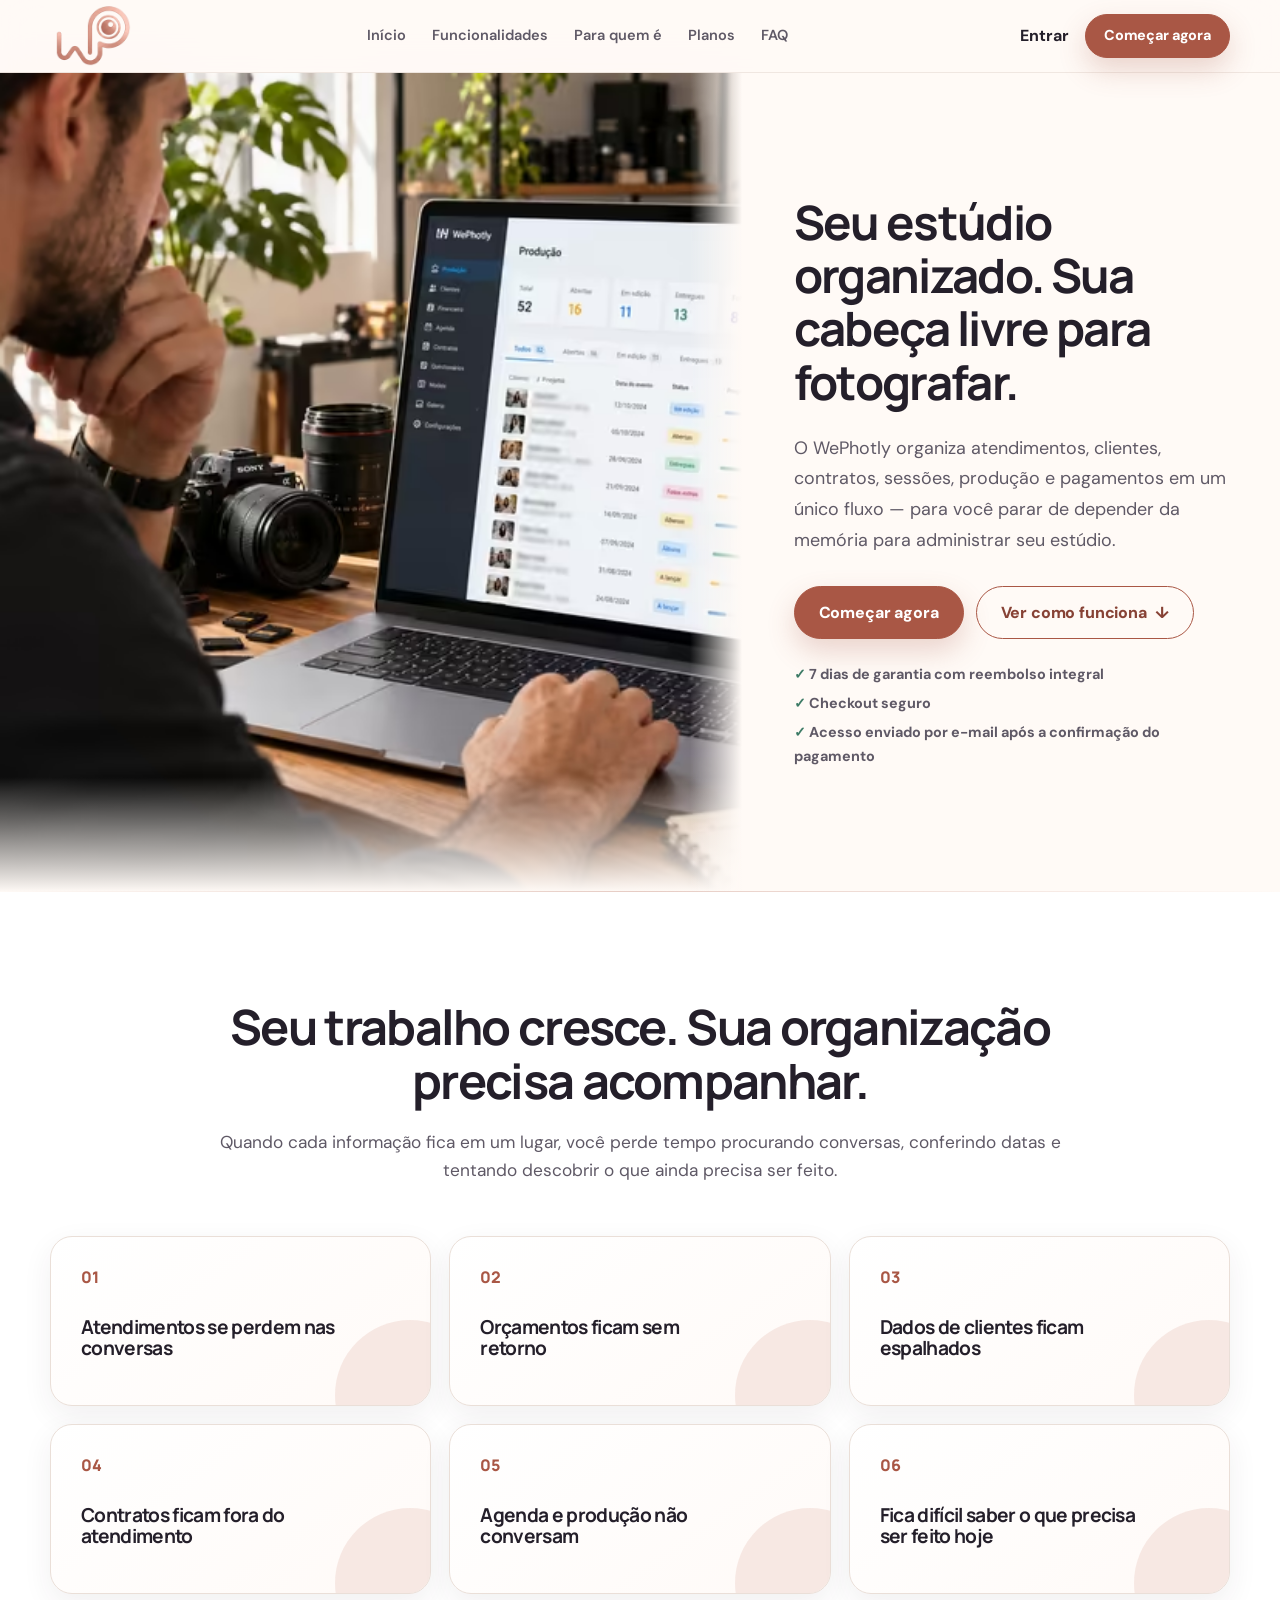
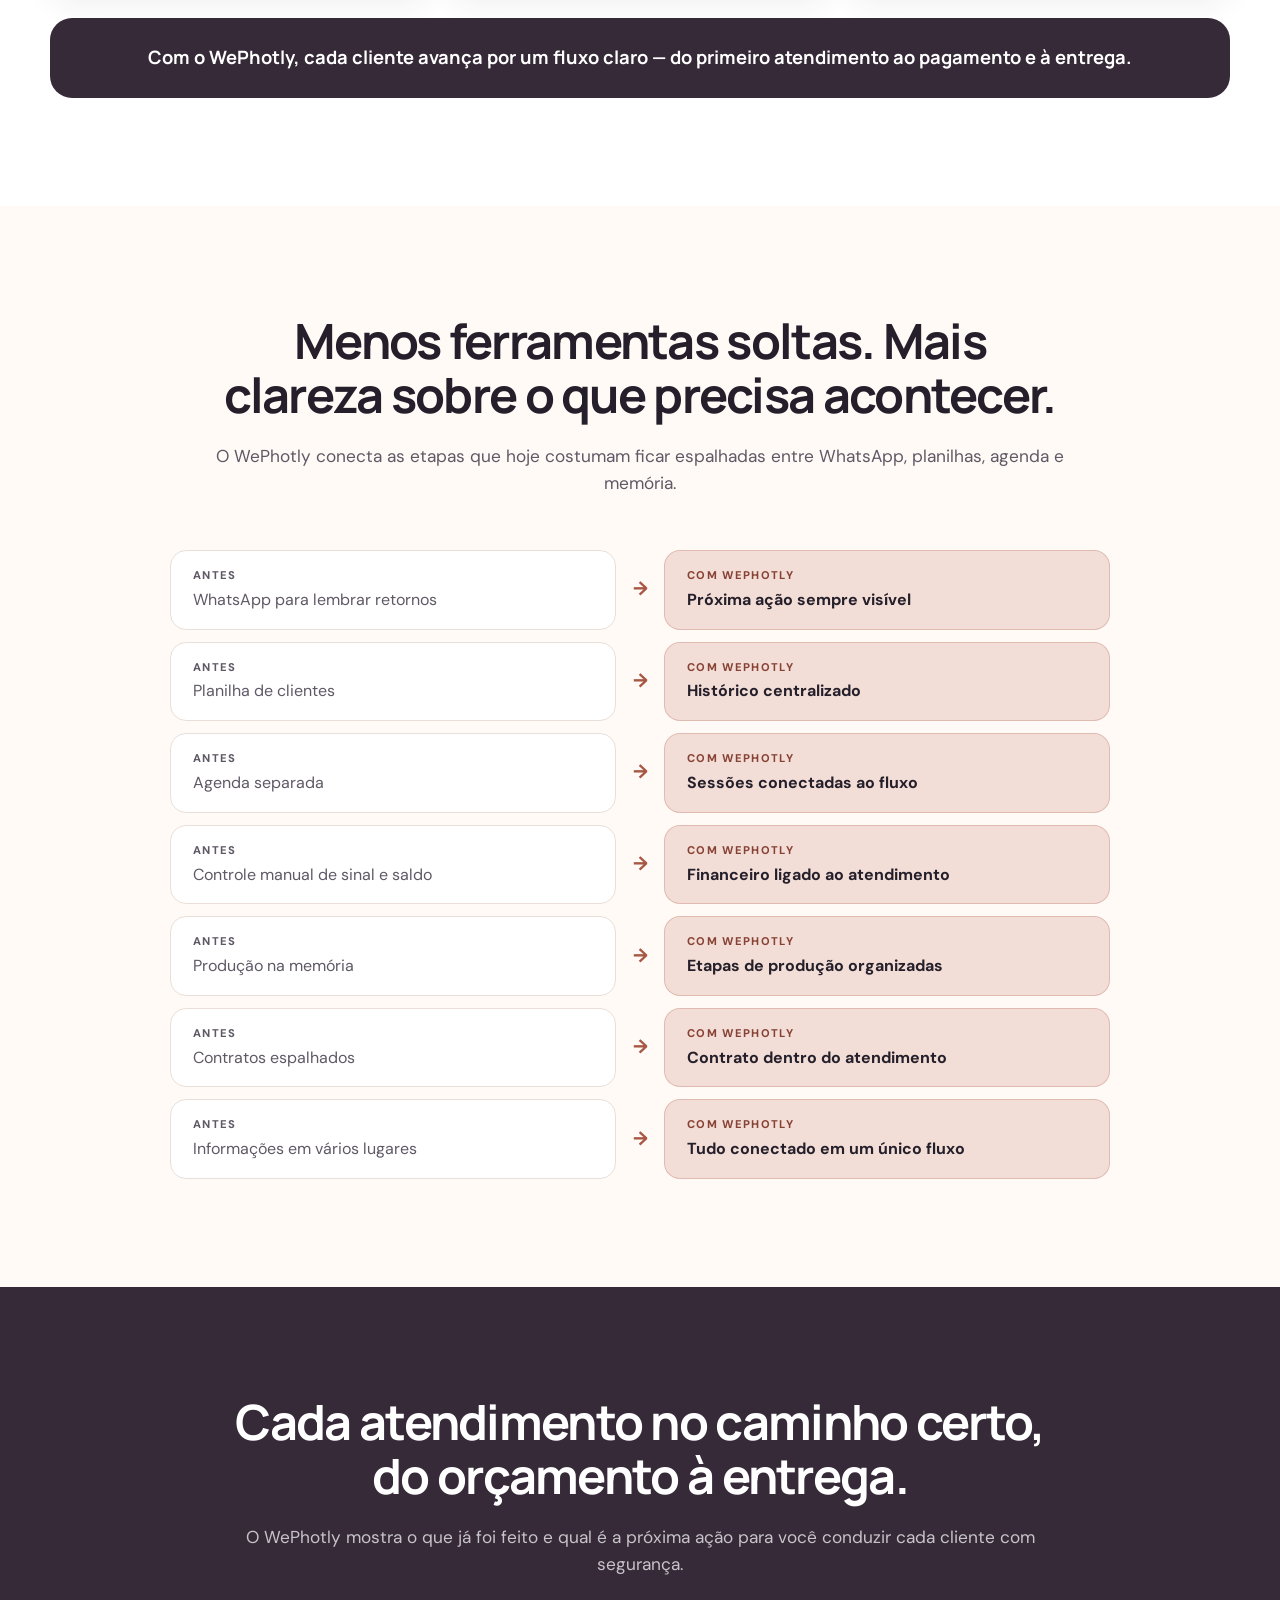
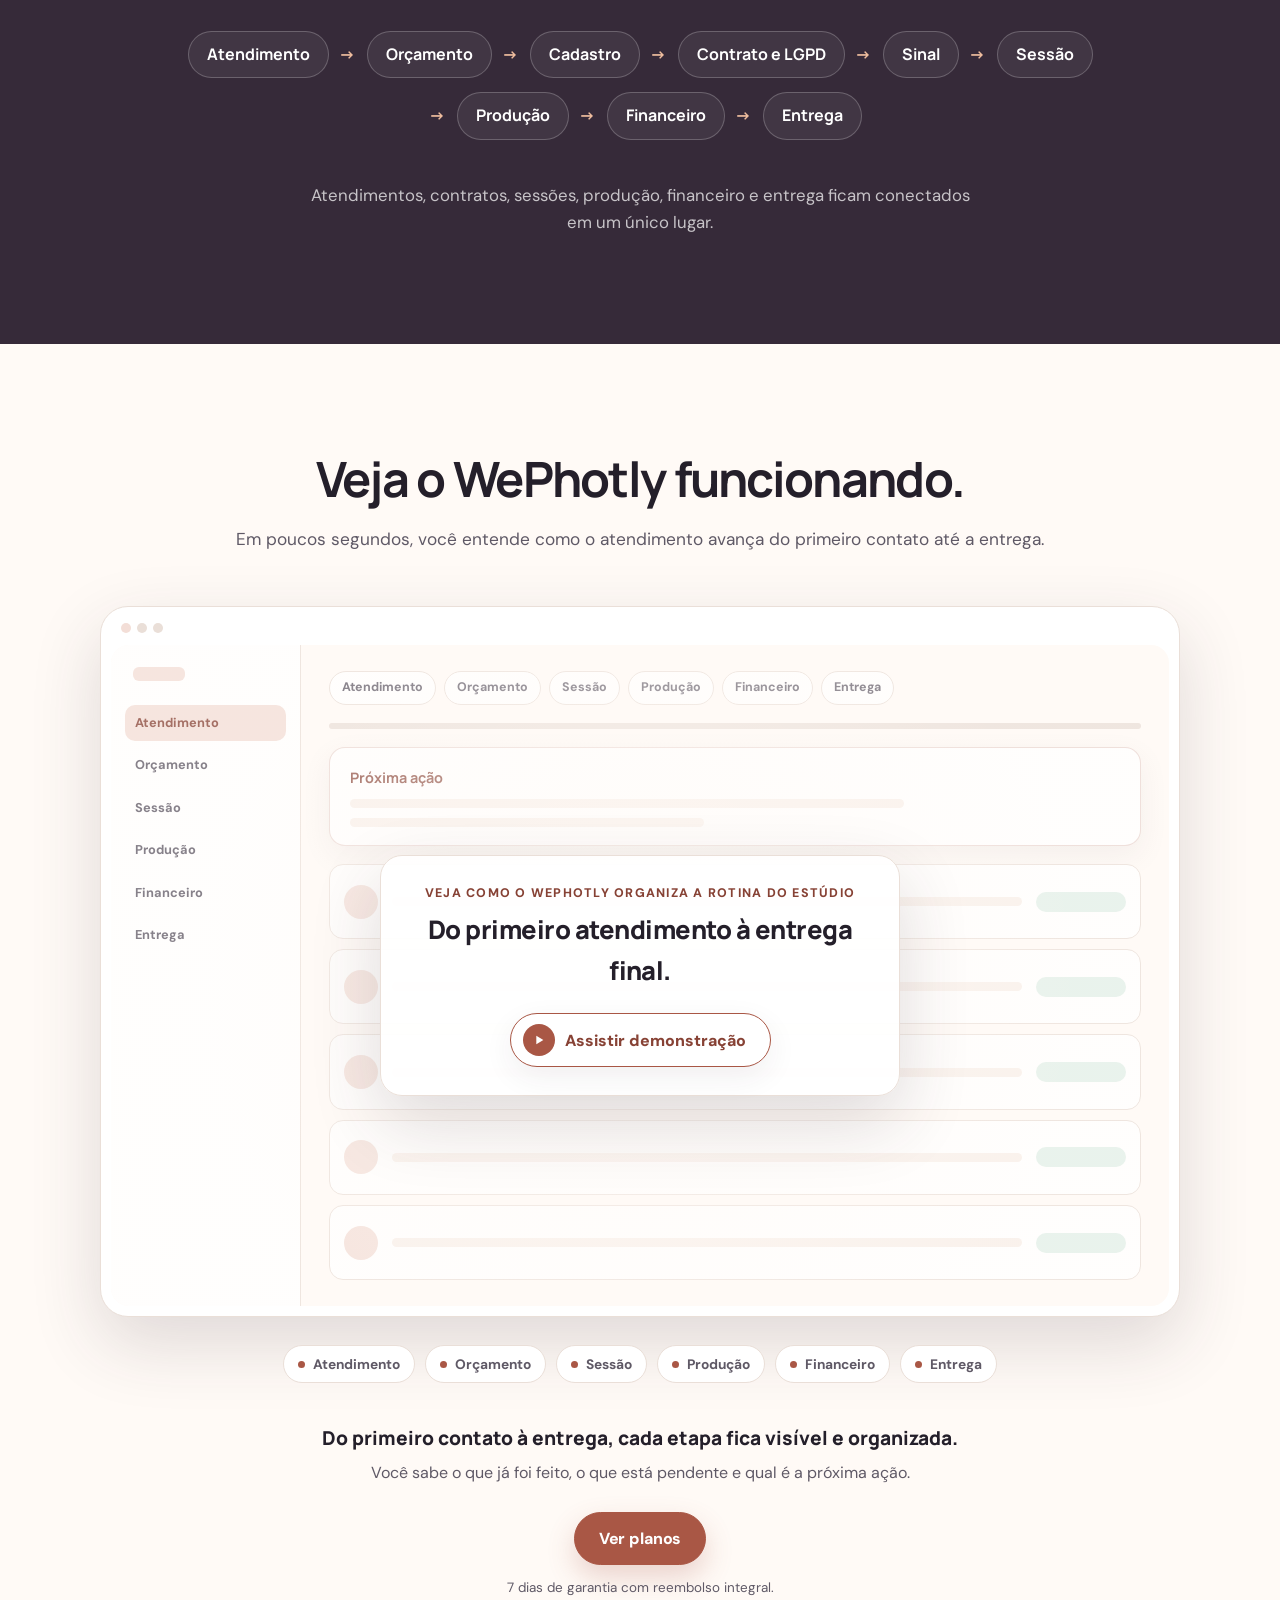
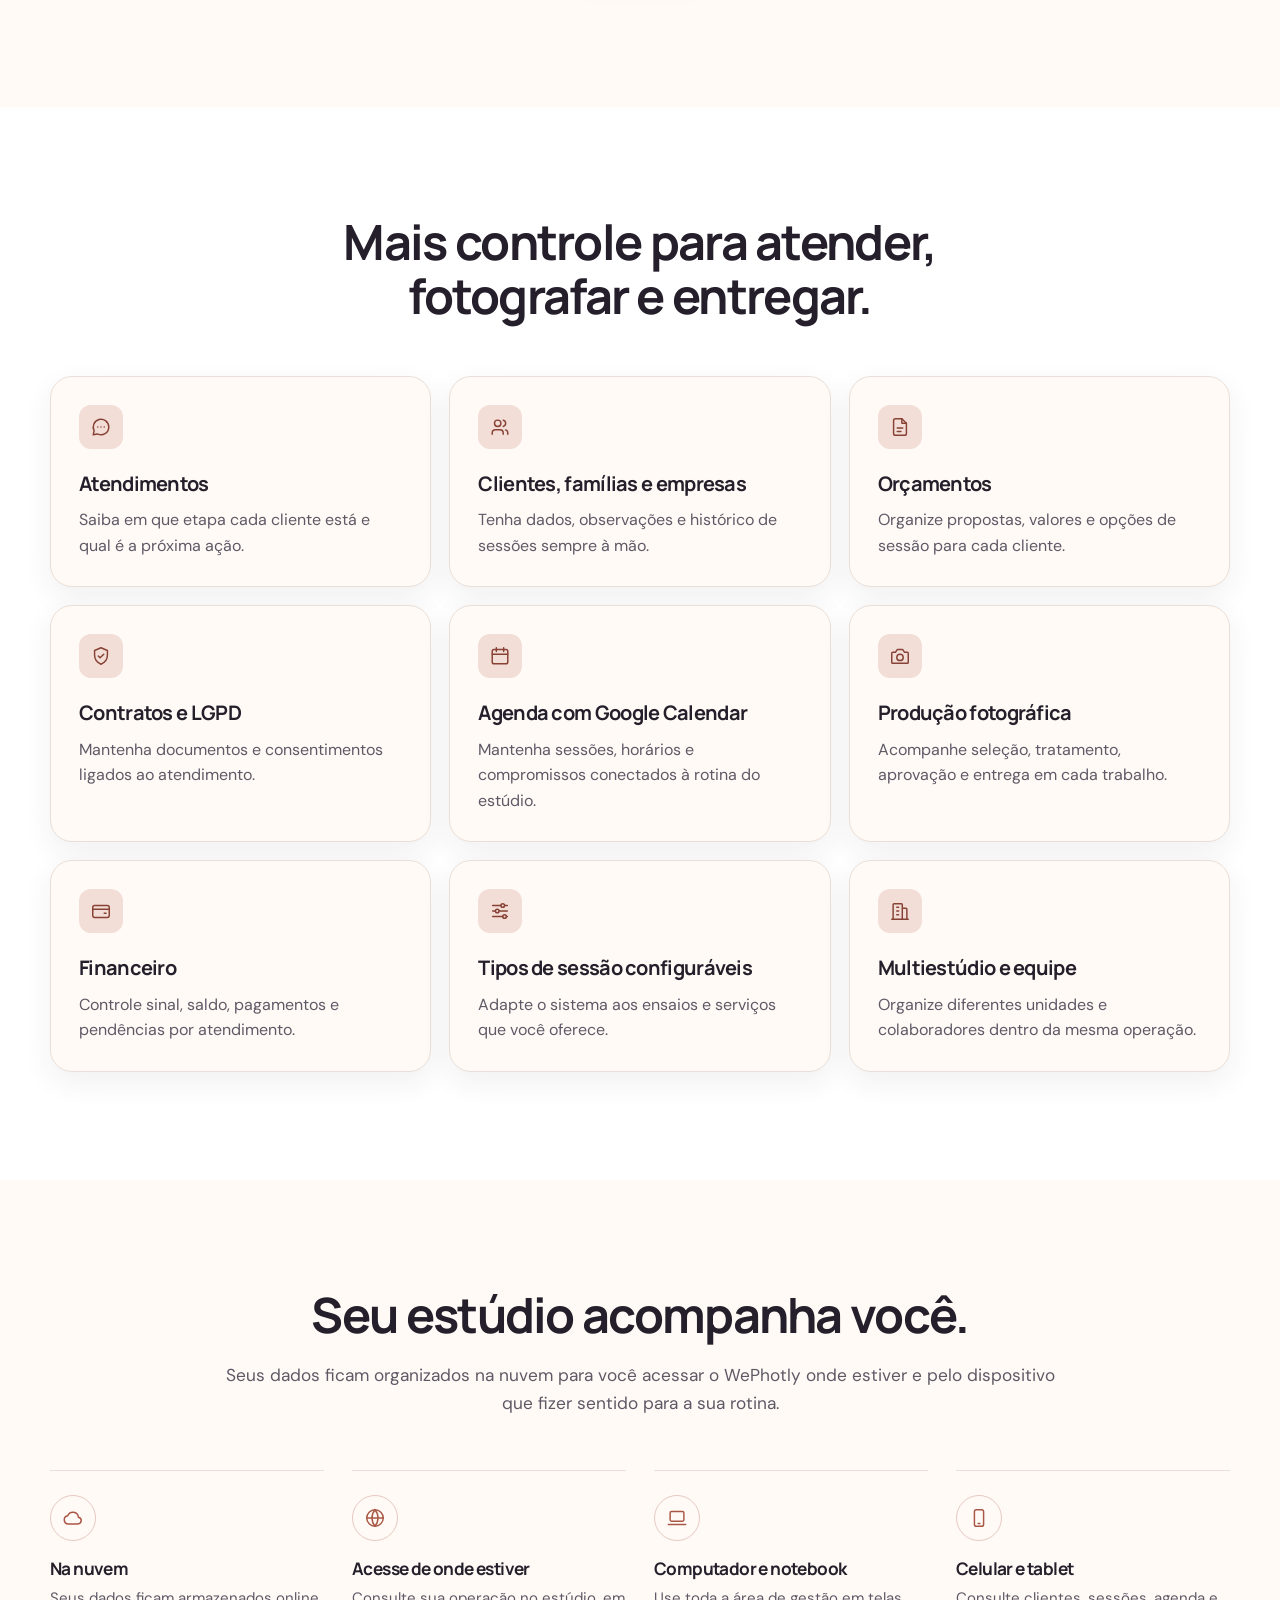
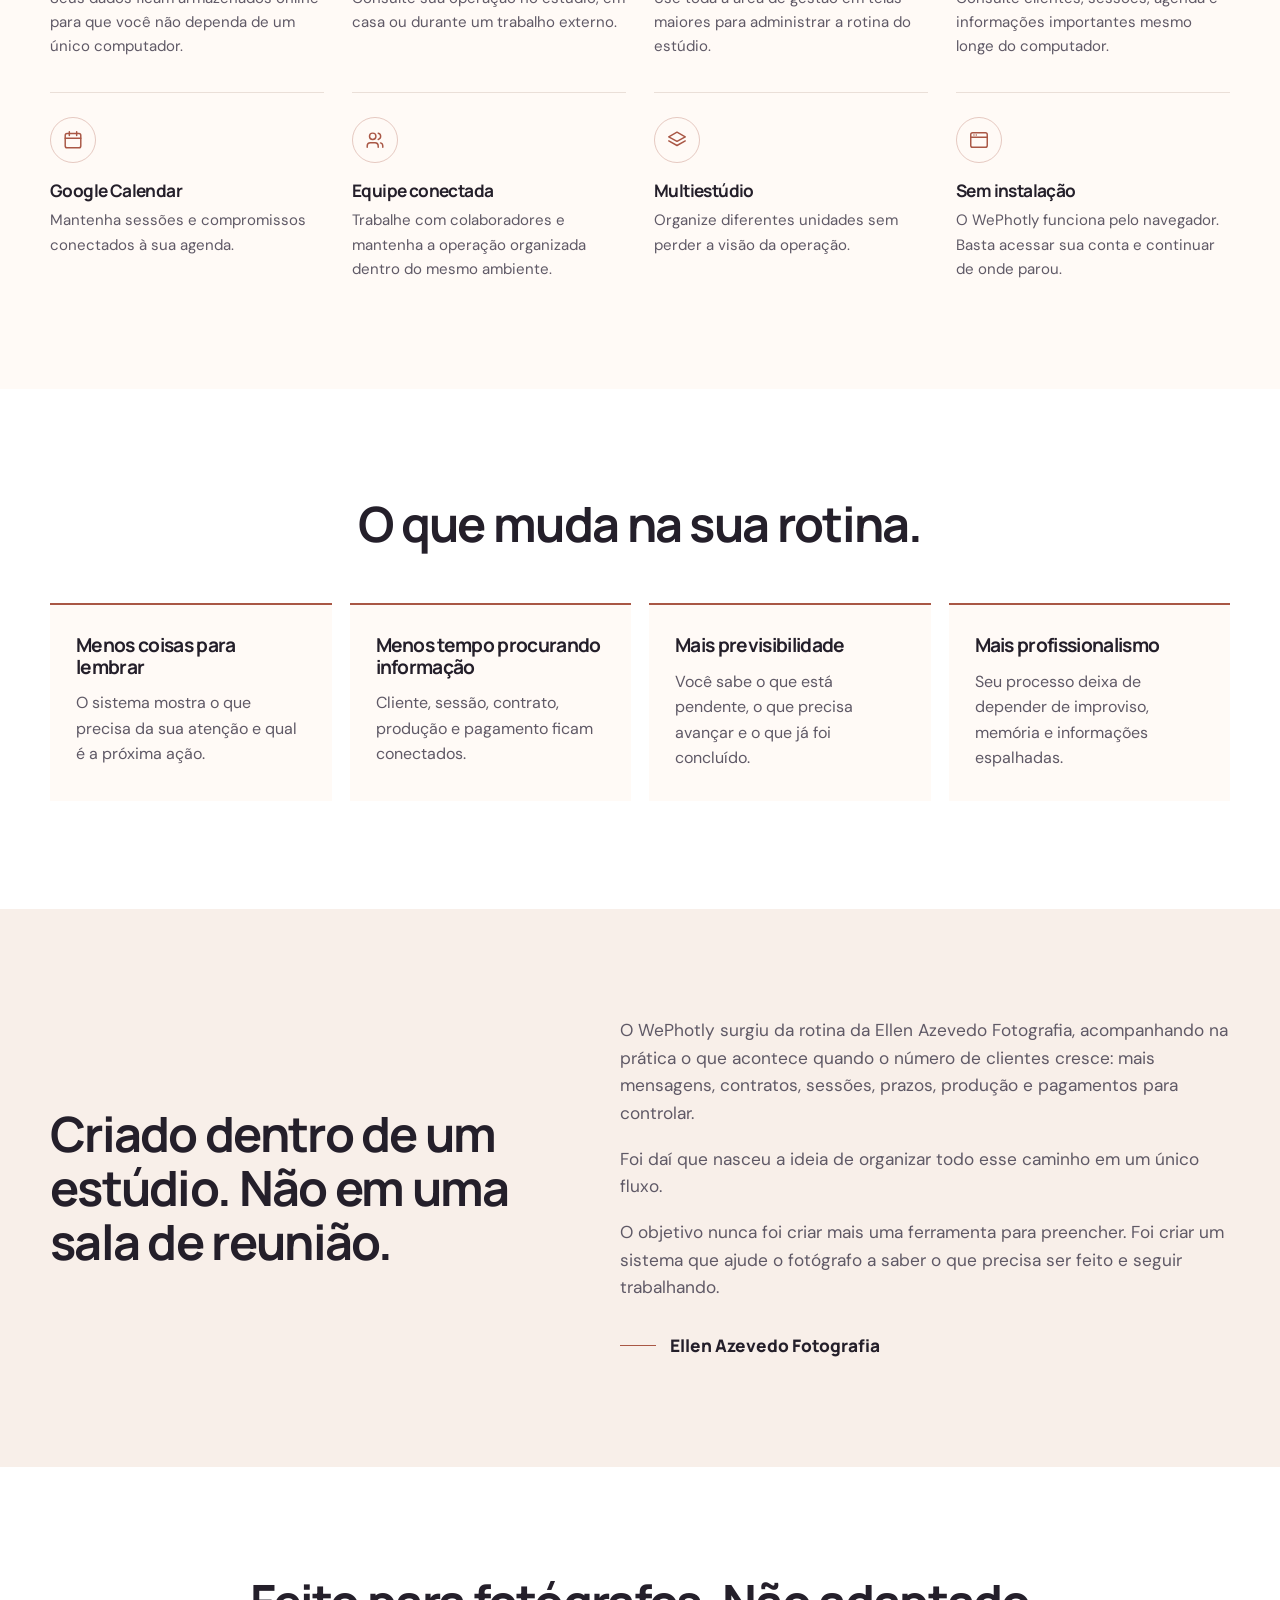
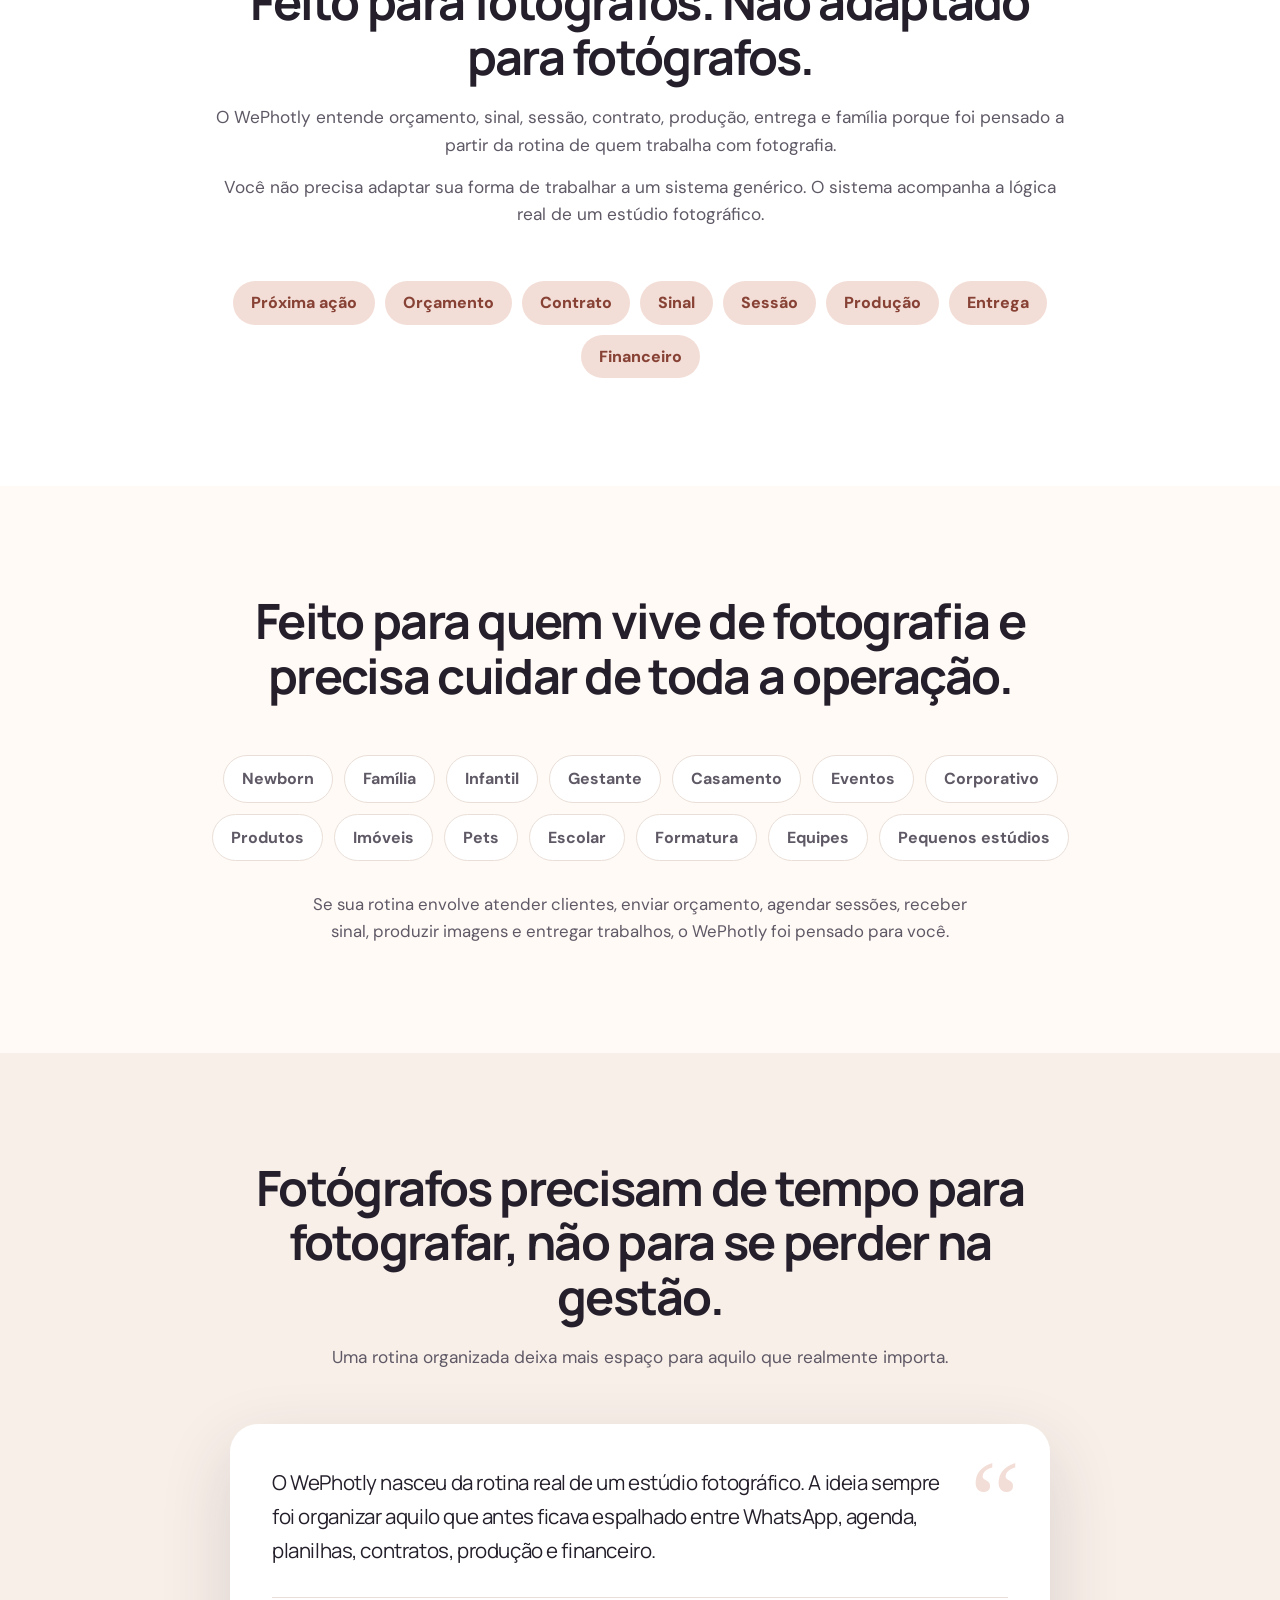
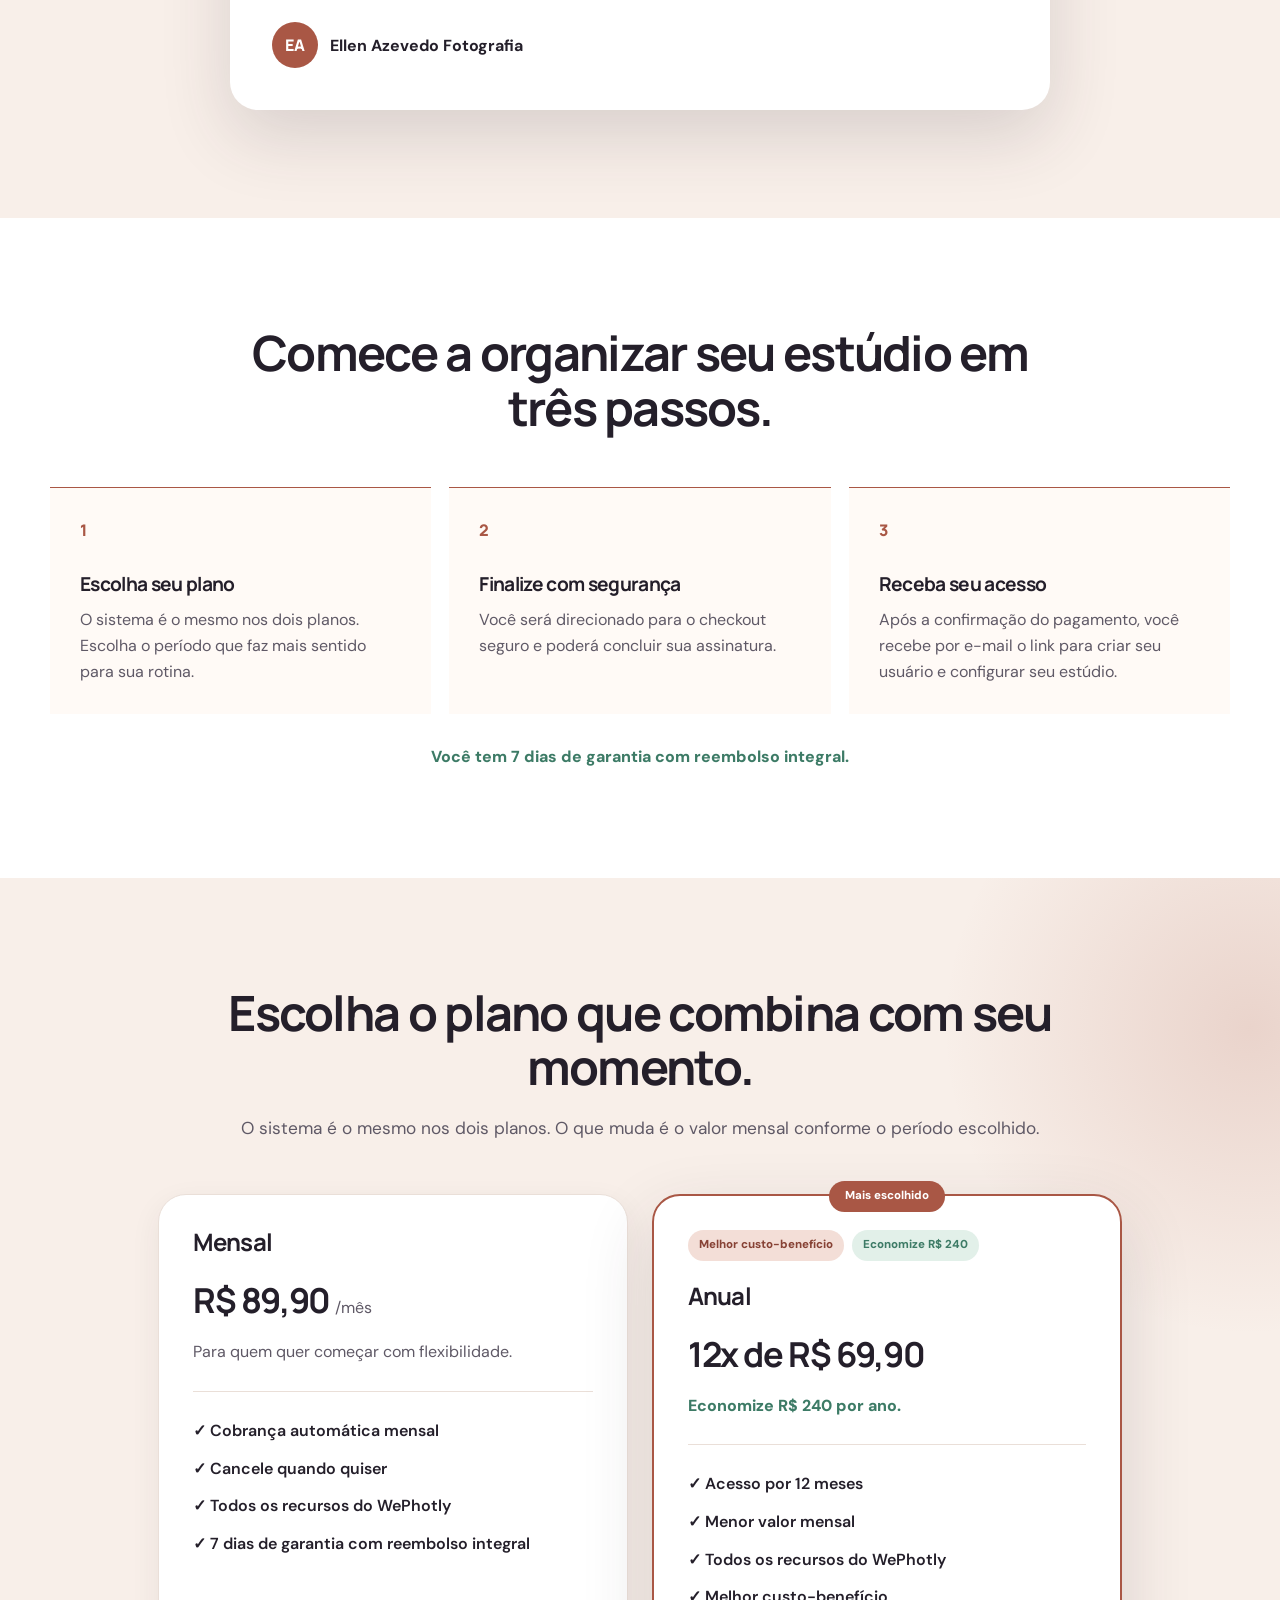
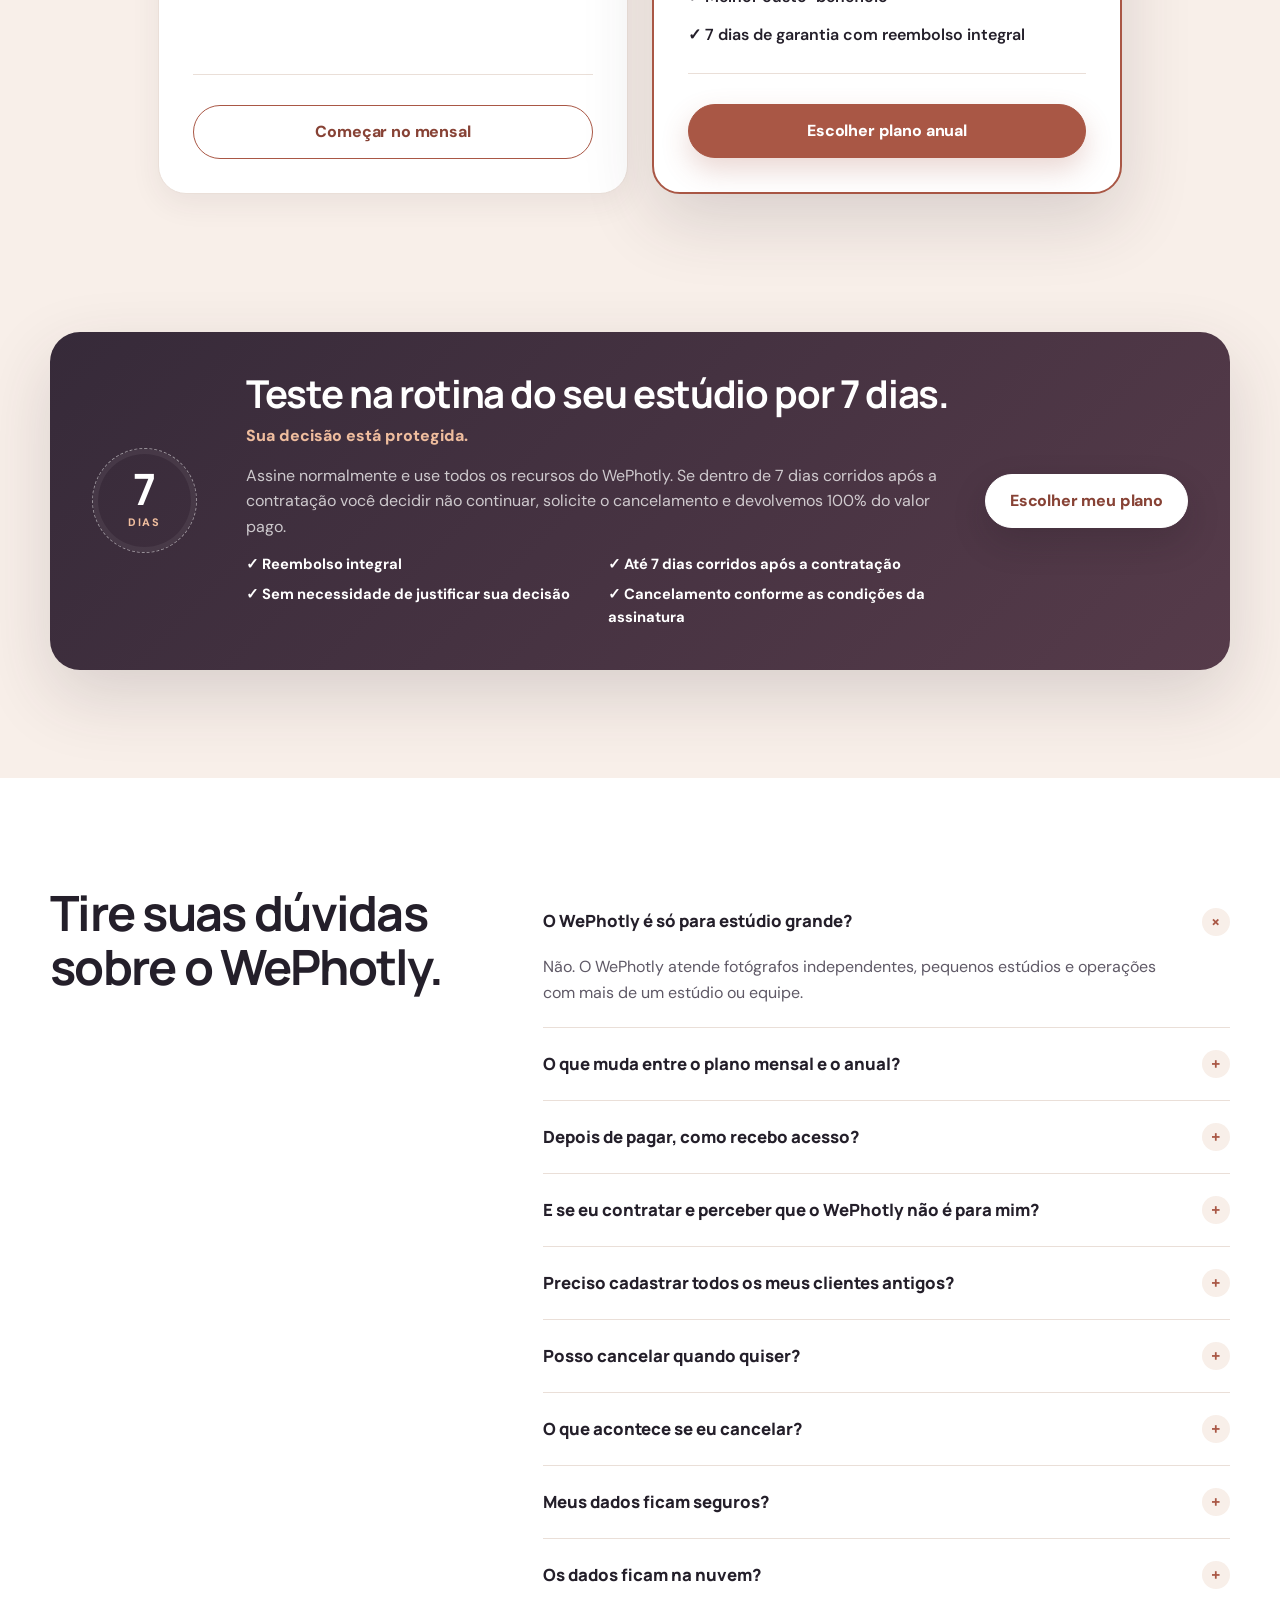
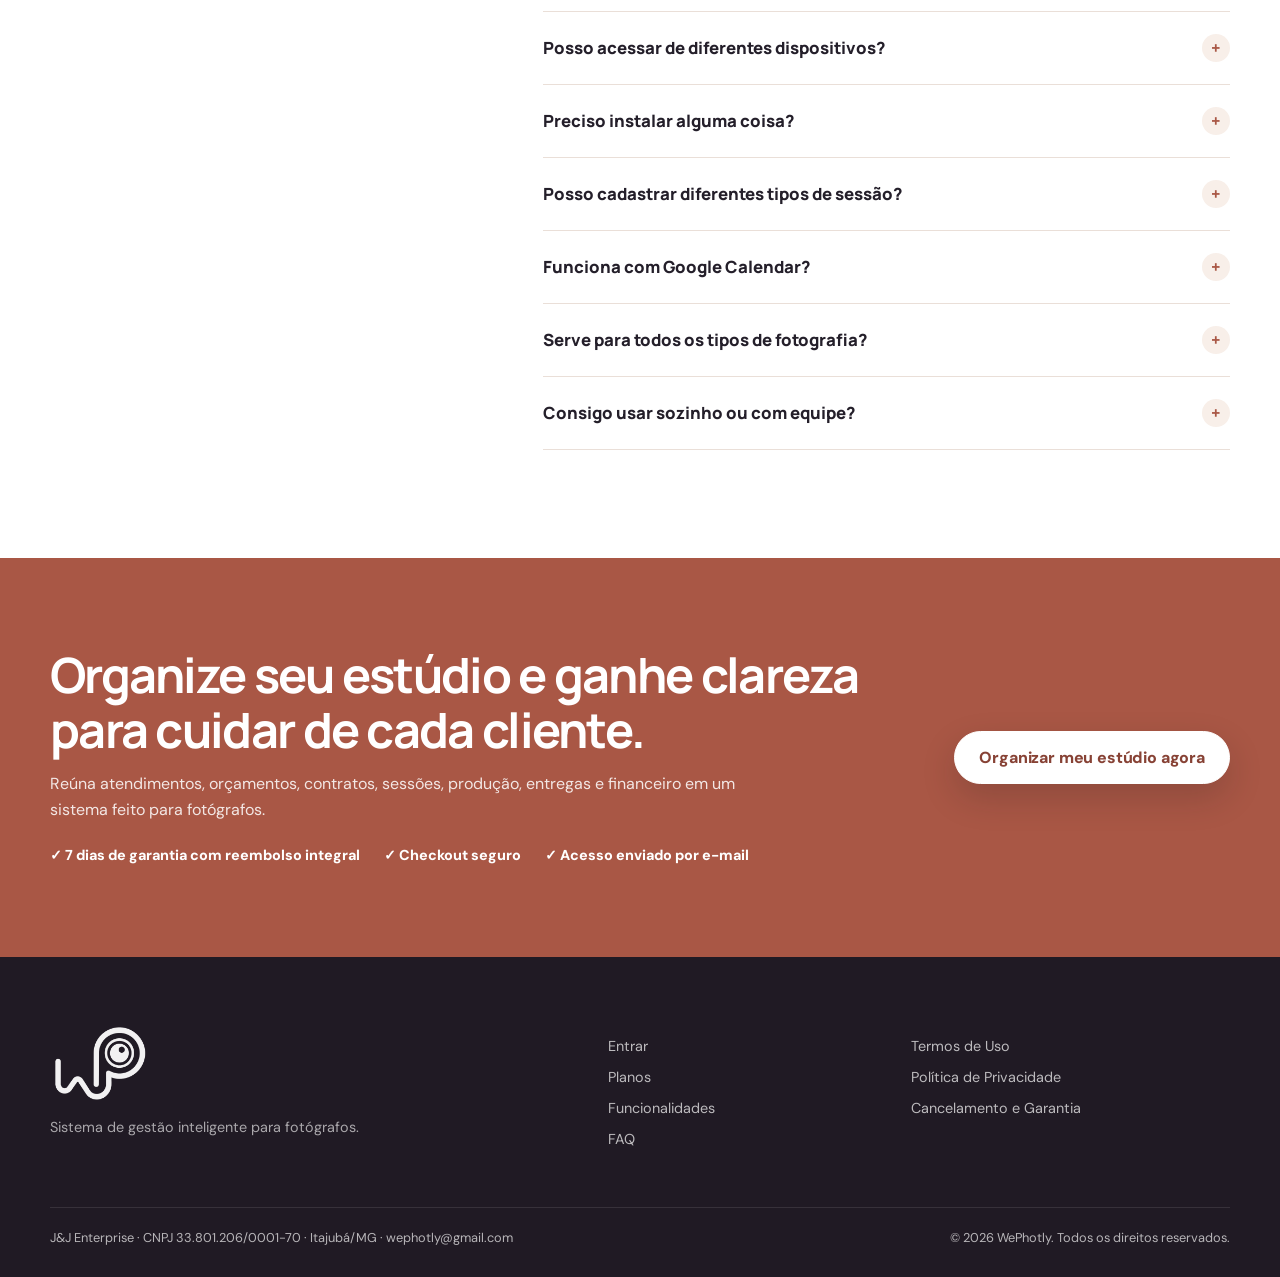
==== commit 44e9bce6: "Atualiza landing com melhorias de conversao" ====
--- a/index.html
+++ b/index.html
@@ -3,8 +3,9 @@
 <head>
   <meta charset="utf-8">
   <meta name="viewport" content="width=device-width, initial-scale=1">
-  <title>WePhotly | Sistema de Gestão para Fotógrafos e Estúdios Fotográficos</title>
-  <meta name="description" content="Sistema de gestão para fotógrafos: organize atendimentos, clientes, orçamentos, contratos, sessões, produção, entregas e financeiro em um só lugar. Teste com 7 dias de garantia.">
+  <title>WePhotly | Sistema de gestão para fotógrafos</title>
+  <meta name="description" content="Organize atendimentos, clientes, sessões, contratos, produção, agenda e financeiro em um sistema de gestão feito para fotógrafos.">
+  <meta name="keywords" content="sistema para fotógrafos, gestão de estúdio fotográfico, software para fotógrafos, CRM para fotógrafos, gestão de clientes para fotógrafos, controle de sessões fotográficas">
   <meta name="theme-color" content="#fffaf6">
   <link rel="canonical" href="https://www.wephotly.com/">
 
@@ -15,15 +16,15 @@
   <meta property="og:type" content="website">
   <meta property="og:locale" content="pt_BR">
   <meta property="og:site_name" content="WePhotly">
-  <meta property="og:title" content="WePhotly | Sistema de Gestão para Fotógrafos e Estúdios Fotográficos">
-  <meta property="og:description" content="Organize atendimentos, clientes, orçamentos, contratos, sessões, produção, entregas e financeiro em um só lugar. Teste com 7 dias de garantia.">
+  <meta property="og:title" content="WePhotly | Sistema de gestão para fotógrafos">
+  <meta property="og:description" content="Organize atendimentos, clientes, sessões, contratos, produção, agenda e financeiro em um sistema de gestão feito para fotógrafos.">
   <meta property="og:url" content="https://www.wephotly.com/">
   <meta property="og:image" content="https://www.wephotly.com/images/og-image.jpg">
   <meta property="og:image:width" content="1200">
   <meta property="og:image:height" content="630">
   <meta name="twitter:card" content="summary_large_image">
-  <meta name="twitter:title" content="WePhotly | Sistema de Gestão para Fotógrafos e Estúdios Fotográficos">
-  <meta name="twitter:description" content="Organize atendimentos, clientes, orçamentos, contratos, sessões, produção, entregas e financeiro em um só lugar.">
+  <meta name="twitter:title" content="WePhotly | Sistema de gestão para fotógrafos">
+  <meta name="twitter:description" content="Organize atendimentos, clientes, sessões, contratos, produção, agenda e financeiro em um sistema de gestão feito para fotógrafos.">
   <meta name="twitter:image" content="https://www.wephotly.com/images/og-image.jpg">
 
   <link rel="preconnect" href="https://fonts.googleapis.com">
@@ -31,7 +32,7 @@
   <link rel="preload" as="style" href="https://fonts.googleapis.com/css2?family=DM+Sans:wght@400;600;700;800;900&family=Manrope:wght@700;800;900&display=swap"
         onload="this.onload=null;this.rel='stylesheet'">
   <noscript><link rel="stylesheet" href="https://fonts.googleapis.com/css2?family=DM+Sans:wght@400;600;700;800;900&family=Manrope:wght@700;800;900&display=swap"></noscript>
-  <link rel="stylesheet" href="/styles.css?v=20261006">
+  <link rel="stylesheet" href="/styles.css?v=20261028">
 
   <script type="application/ld+json">
   {
@@ -40,7 +41,7 @@
     "name": "WePhotly",
     "applicationCategory": "BusinessApplication",
     "operatingSystem": "Web",
-    "description": "Sistema de gestão para fotógrafos e estúdios fotográficos: atendimentos, clientes, orçamentos, contratos, sessões, produção, entregas e financeiro em um só lugar.",
+    "description": "Software para fotógrafos e gestão de estúdio fotográfico: atendimentos, clientes, orçamentos, contratos, controle de sessões fotográficas, produção, agenda e financeiro em um só lugar.",
     "url": "https://www.wephotly.com/",
     "image": "https://www.wephotly.com/images/og-image.jpg",
     "offers": [
@@ -75,14 +76,14 @@
         </picture>
       </a>
       <nav class="desktop-nav" aria-label="Navegação principal">
-        <a href="#como-funciona">Como funciona</a>
-        <a href="#recursos">Recursos</a>
-        <a href="#historia-real">História real</a>
+        <a href="#inicio">Início</a>
+        <a href="#funcionalidades">Funcionalidades</a>
+        <a href="#para-quem-e">Para quem é</a>
         <a href="#planos">Planos</a>
-        <a href="#faq">Dúvidas</a>
+        <a href="#faq">FAQ</a>
       </nav>
       <div class="header-actions">
-        <a class="login-link" href="https://app.wephotly.com/login">Entrar</a>
+        <a class="login-link" href="https://app.wephotly.com/login" data-event="login_click">Entrar</a>
         <a class="button button-small" href="#planos">Começar agora</a>
       </div>
       <button class="menu-button" type="button" aria-expanded="false" aria-controls="mobile-menu" aria-label="Abrir menu">
@@ -90,16 +91,18 @@
       </button>
     </div>
     <nav class="mobile-nav" id="mobile-menu" aria-label="Navegação móvel" hidden>
-      <a href="#como-funciona">Como funciona</a>
-      <a href="#recursos">Recursos</a>
-      <a href="#historia-real">História real</a>
+      <a href="#inicio">Início</a>
+      <a href="#funcionalidades">Funcionalidades</a>
+      <a href="#para-quem-e">Para quem é</a>
       <a href="#planos">Planos</a>
-      <a href="#faq">Dúvidas</a>
-      <a href="https://app.wephotly.com/login">Entrar no WePhotly</a>
+      <a href="#faq">FAQ</a>
+      <a href="https://app.wephotly.com/login" data-event="login_click">Entrar</a>
+      <a class="button mobile-nav-cta" href="#planos">Começar agora</a>
     </nav>
   </header>
 
   <main id="conteudo">
+    <!-- 2. Hero -->
     <section class="hero hero-photo">
       <div class="hero-stage">
         <picture class="hero-media">
@@ -129,294 +132,498 @@
         </picture>
         <div class="container hero-grid">
           <div class="hero-copy reveal">
-            <p class="eyebrow"><span></span> Gestão feita para a rotina de fotógrafos</p>
             <h1>Seu estúdio organizado. Sua cabeça livre para fotografar.</h1>
-            <p class="hero-lead">Do primeiro “oi” do cliente à entrega final: acompanhe atendimentos, contratos, sessões, produção e pagamentos sem depender de memória, planilhas soltas ou dezenas de conversas.</p>
+            <p class="hero-lead">O WePhotly organiza atendimentos, clientes, contratos, sessões, produção e pagamentos em um único fluxo — para você parar de depender da memória para administrar seu estúdio.</p>
             <div class="hero-actions">
-              <a class="button" href="#planos">Quero testar com 7 dias de garantia</a>
-              <a class="button button-secondary" href="#como-funciona">Ver como funciona <span aria-hidden="true">↓</span></a>
+              <a class="button" href="#planos" data-event="hero_cta_click">Começar agora</a>
+              <a class="button button-secondary" href="#demonstracao" data-event="hero_cta_click">Ver como funciona <span aria-hidden="true">↓</span></a>
             </div>
-            <div class="micro-trust" aria-label="Benefícios da assinatura">
-              <span><b>✓</b> 7 dias de garantia</span>
-              <span><b>✓</b> Checkout seguro</span>
-              <span><b>✓</b> Acesso por e-mail</span>
+            <ul class="micro-trust">
+              <li><b aria-hidden="true">✓</b> 7 dias de garantia com reembolso integral</li>
+              <li><b aria-hidden="true">✓</b> Checkout seguro</li>
+              <li><b aria-hidden="true">✓</b> Acesso enviado por e-mail após a confirmação do pagamento</li>
+            </ul>
+          </div>
+        </div>
+      </div>
+    </section>
+
+    <!-- 3. Dor principal -->
+    <section class="section pain-section" id="dor">
+      <div class="container">
+        <div class="section-heading narrow reveal">
+          <h2>Seu trabalho cresce. Sua organização precisa acompanhar.</h2>
+          <p>Quando cada informação fica em um lugar, você perde tempo procurando conversas, conferindo datas e tentando descobrir o que ainda precisa ser feito.</p>
+        </div>
+        <ul class="pain-grid">
+          <li class="pain-card reveal"><span class="pain-number" aria-hidden="true">01</span><h3>Atendimentos se perdem nas conversas</h3></li>
+          <li class="pain-card reveal reveal-delay-small"><span class="pain-number" aria-hidden="true">02</span><h3>Orçamentos ficam sem retorno</h3></li>
+          <li class="pain-card reveal reveal-delay"><span class="pain-number" aria-hidden="true">03</span><h3>Dados de clientes ficam espalhados</h3></li>
+          <li class="pain-card reveal"><span class="pain-number" aria-hidden="true">04</span><h3>Contratos ficam fora do atendimento</h3></li>
+          <li class="pain-card reveal reveal-delay-small"><span class="pain-number" aria-hidden="true">05</span><h3>Agenda e produção não conversam</h3></li>
+          <li class="pain-card reveal reveal-delay"><span class="pain-number" aria-hidden="true">06</span><h3>Fica difícil saber o que precisa ser feito hoje</h3></li>
+        </ul>
+        <p class="closing-note reveal">Com o WePhotly, cada cliente avança por um fluxo claro — do primeiro atendimento ao pagamento e à entrega.</p>
+      </div>
+    </section>
+
+    <!-- 4. Antes x Depois -->
+    <section class="section compare-section" id="antes-e-depois">
+      <div class="container">
+        <div class="section-heading narrow reveal">
+          <h2>Menos ferramentas soltas. Mais clareza sobre o que precisa acontecer.</h2>
+          <p>O WePhotly conecta as etapas que hoje costumam ficar espalhadas entre WhatsApp, planilhas, agenda e memória.</p>
+        </div>
+        <ul class="compare-list reveal">
+          <li>
+            <div class="compare-before"><span>Antes</span><p>WhatsApp para lembrar retornos</p></div>
+            <i class="compare-arrow" aria-hidden="true">→</i>
+            <div class="compare-after"><span>Com WePhotly</span><p>Próxima ação sempre visível</p></div>
+          </li>
+          <li>
+            <div class="compare-before"><span>Antes</span><p>Planilha de clientes</p></div>
+            <i class="compare-arrow" aria-hidden="true">→</i>
+            <div class="compare-after"><span>Com WePhotly</span><p>Histórico centralizado</p></div>
+          </li>
+          <li>
+            <div class="compare-before"><span>Antes</span><p>Agenda separada</p></div>
+            <i class="compare-arrow" aria-hidden="true">→</i>
+            <div class="compare-after"><span>Com WePhotly</span><p>Sessões conectadas ao fluxo</p></div>
+          </li>
+          <li>
+            <div class="compare-before"><span>Antes</span><p>Controle manual de sinal e saldo</p></div>
+            <i class="compare-arrow" aria-hidden="true">→</i>
+            <div class="compare-after"><span>Com WePhotly</span><p>Financeiro ligado ao atendimento</p></div>
+          </li>
+          <li>
+            <div class="compare-before"><span>Antes</span><p>Produção na memória</p></div>
+            <i class="compare-arrow" aria-hidden="true">→</i>
+            <div class="compare-after"><span>Com WePhotly</span><p>Etapas de produção organizadas</p></div>
+          </li>
+          <li>
+            <div class="compare-before"><span>Antes</span><p>Contratos espalhados</p></div>
+            <i class="compare-arrow" aria-hidden="true">→</i>
+            <div class="compare-after"><span>Com WePhotly</span><p>Contrato dentro do atendimento</p></div>
+          </li>
+          <li>
+            <div class="compare-before"><span>Antes</span><p>Informações em vários lugares</p></div>
+            <i class="compare-arrow" aria-hidden="true">→</i>
+            <div class="compare-after"><span>Com WePhotly</span><p>Tudo conectado em um único fluxo</p></div>
+          </li>
+        </ul>
+      </div>
+    </section>
+
+    <!-- 5. Fluxo do atendimento -->
+    <section class="section flow-section" id="fluxo">
+      <div class="container">
+        <div class="section-heading narrow reveal">
+          <h2>Cada atendimento no caminho certo, do orçamento à entrega.</h2>
+          <p>O WePhotly mostra o que já foi feito e qual é a próxima ação para você conduzir cada cliente com segurança.</p>
+        </div>
+        <ol class="journey reveal">
+          <li>Atendimento</li>
+          <li>Orçamento</li>
+          <li>Cadastro</li>
+          <li>Contrato e LGPD</li>
+          <li>Sinal</li>
+          <li>Sessão</li>
+          <li>Produção</li>
+          <li>Financeiro</li>
+          <li>Entrega</li>
+        </ol>
+        <p class="journey-note reveal">Atendimentos, contratos, sessões, produção, financeiro e entrega ficam conectados em um único lugar.</p>
+      </div>
+    </section>
+
+    <!-- 6. Demonstração em vídeo
+         Para ativar o vídeo, basta colocar os arquivos em:
+           /assets/demo/demo-wephotly.mp4
+           /assets/demo/demo-wephotly-poster.jpg (opcional)
+         Enquanto o vídeo não existir, o mockup animado (.demo-mockup) é exibido. A lógica fica em script.js. -->
+    <section class="section demo-section" id="demonstracao">
+      <div class="container">
+        <div class="section-heading narrow reveal">
+          <h2>Veja o WePhotly funcionando.</h2>
+          <p>Em poucos segundos, você entende como o atendimento avança do primeiro contato até a entrega.</p>
+        </div>
+
+        <div class="demo-frame reveal" data-demo aria-label="Demonstração do WePhotly">
+          <div class="demo-window-bar" aria-hidden="true"><i></i><i></i><i></i></div>
+          <div class="demo-screen">
+            <video class="demo-video" muted loop playsinline autoplay preload="metadata" hidden aria-label="Vídeo de demonstração do WePhotly">
+              <source src="/assets/demo/demo-wephotly.mp4" type="video/mp4">
+            </video>
+
+            <div class="demo-mockup" aria-hidden="true">
+              <aside class="demo-mock-side">
+                <span class="demo-mock-logo"></span>
+                <b class="is-on">Atendimento</b>
+                <b>Orçamento</b>
+                <b>Sessão</b>
+                <b>Produção</b>
+                <b>Financeiro</b>
+                <b>Entrega</b>
+              </aside>
+              <div class="demo-mock-main">
+                <div class="demo-mock-steps">
+                  <span style="--i:0">Atendimento</span>
+                  <span style="--i:1">Orçamento</span>
+                  <span style="--i:2">Sessão</span>
+                  <span style="--i:3">Produção</span>
+                  <span style="--i:4">Financeiro</span>
+                  <span style="--i:5">Entrega</span>
+                </div>
+                <div class="demo-mock-progress"><i></i></div>
+                <div class="demo-mock-next">
+                  <strong>Próxima ação</strong>
+                  <i></i><i></i>
+                </div>
+                <div class="demo-mock-rows">
+                  <div><i></i><i></i><em></em></div>
+                  <div><i></i><i></i><em></em></div>
+                  <div><i></i><i></i><em></em></div>
+                  <div><i></i><i></i><em></em></div>
+                  <div><i></i><i></i><em></em></div>
+                </div>
+              </div>
             </div>
+
+            <div class="demo-cover">
+              <div class="demo-cover-panel">
+                <p class="demo-cover-title">Veja como o WePhotly organiza a rotina do estúdio</p>
+                <p class="demo-cover-text">Do primeiro atendimento à entrega final.</p>
+                <button class="demo-play" type="button" data-event="demo_click">
+                  <svg viewBox="0 0 24 24" aria-hidden="true"><path d="M8 5.5v13l10.5-6.5z"/></svg>
+                  Assistir demonstração
+                </button>
+              </div>
+            </div>
+
+            <button class="demo-toggle" type="button" aria-label="Pausar demonstração" data-event="demo_click" hidden>
+              <svg class="icon-pause" viewBox="0 0 24 24" aria-hidden="true"><path d="M8 5v14M16 5v14"/></svg>
+              <svg class="icon-play" viewBox="0 0 24 24" aria-hidden="true"><path d="M8 5.5v13l10.5-6.5z"/></svg>
+            </button>
           </div>
         </div>
-      </div>
-      <div class="container hero-proof-strip">
-        <p><strong>Um único fluxo</strong> para acompanhar cada cliente</p>
-        <span></span>
-        <p>Funciona no <strong>computador, tablet e celular</strong></p>
-        <span></span>
-        <p>Para fotógrafos independentes, <strong>estúdios e equipes</strong></p>
-      </div>
-    </section>
-
-    <section class="section pain-section">
-      <div class="container">
-        <div class="section-heading narrow reveal">
-          <p class="kicker">Menos improviso, mais clareza</p>
-          <h2>Você não precisa trabalhar o dia inteiro e ainda administrar o estúdio no escuro.</h2>
-          <p>Quando a rotina fica espalhada, pequenos esquecimentos viram retrabalho, atrasos e dinheiro que demora a entrar.</p>
-        </div>
-        <div class="pain-grid">
-          <article class="pain-card reveal">
-            <span class="pain-number">01</span>
-            <h3>Atendimentos sem retorno</h3>
-            <p>O orçamento foi enviado, mas ninguém lembra qual conversa precisa de atenção hoje.</p>
-          </article>
-          <article class="pain-card reveal reveal-delay-small">
-            <span class="pain-number">02</span>
-            <h3>Prazos espalhados</h3>
-            <p>Sessão, seleção, edição e entrega ficam em agendas e anotações diferentes.</p>
-          </article>
-          <article class="pain-card reveal reveal-delay">
-            <span class="pain-number">03</span>
-            <h3>Financeiro sem contexto</h3>
-            <p>Você precisa conferir cliente por cliente para descobrir sinais, saldos e pendências.</p>
-          </article>
-        </div>
-        <div class="turnaround reveal">
-          <p>Com o WePhotly, você abre o sistema e sabe:</p>
-          <div class="turnaround-items">
-            <span><b>01</b> quem precisa de resposta</span>
-            <span><b>02</b> o que precisa ser feito</span>
-            <span><b>03</b> o que precisa ser recebido</span>
-          </div>
-        </div>
-      </div>
-    </section>
-
-    <section class="section flow-section" id="como-funciona">
-      <div class="container flow-grid">
-        <div class="flow-copy reveal">
-          <p class="kicker kicker-light">Do atendimento à entrega</p>
-          <h2>Cada cliente segue um caminho claro. Você sempre sabe o próximo passo.</h2>
-          <p>O WePhotly conecta as etapas que hoje vivem separadas e transforma a rotina do estúdio em um fluxo simples de acompanhar.</p>
-          <a class="text-link" href="#planos">Começar a organizar agora <span aria-hidden="true">→</span></a>
-        </div>
-        <ol class="flow-list reveal reveal-delay">
-          <li><span>01</span><div><strong>Atenda e envie o orçamento</strong><small>Registre o contato e acompanhe a proposta.</small></div></li>
-          <li><span>02</span><div><strong>Formalize e agende</strong><small>Conecte contrato, consentimento, sinal e sessão.</small></div></li>
-          <li><span>03</span><div><strong>Produza e entregue</strong><small>Acompanhe seleção, edição, prazos e entrega.</small></div></li>
-          <li><span>04</span><div><strong>Controle o financeiro</strong><small>Veja pagamentos e pendências ligados a cada trabalho.</small></div></li>
-        </ol>
-      </div>
-    </section>
-
-    <section class="section features-section" id="recursos">
+
+        <ul class="demo-indicators reveal">
+          <li>Atendimento</li>
+          <li>Orçamento</li>
+          <li>Sessão</li>
+          <li>Produção</li>
+          <li>Financeiro</li>
+          <li>Entrega</li>
+        </ul>
+
+        <div class="demo-after reveal">
+          <p class="demo-after-lead">Do primeiro contato à entrega, cada etapa fica visível e organizada.</p>
+          <p>Você sabe o que já foi feito, o que está pendente e qual é a próxima ação.</p>
+          <a class="button" href="#planos">Ver planos</a>
+          <small>7 dias de garantia com reembolso integral.</small>
+        </div>
+      </div>
+    </section>
+
+    <!-- 7. Recursos principais -->
+    <section class="section features-section" id="funcionalidades">
       <div class="container">
         <div class="section-heading reveal">
-          <p class="kicker">Tudo conversa com tudo</p>
-          <h2>Uma central de comando para o seu estúdio.</h2>
-          <p>Informações organizadas por cliente e por etapa, sem obrigar você a montar uma operação complicada.</p>
-        </div>
-        <div class="bento-grid">
-          <article class="feature-card feature-large reveal">
-            <div class="feature-icon">◎</div>
-            <div>
-              <p class="feature-label">Visão diária</p>
-              <h3>Atendimentos e próximas ações</h3>
-              <p>Enxergue cada cliente por etapa e veja rapidamente o que precisa acontecer a seguir.</p>
-            </div>
-            <div class="mini-pipeline" aria-hidden="true">
-              <span class="active"><i></i> Novo contato <b>8</b></span>
-              <span><i></i> Orçamento <b>5</b></span>
-              <span><i></i> Contrato <b>3</b></span>
-            </div>
-          </article>
-          <article class="feature-card reveal reveal-delay-small">
-            <div class="feature-icon">◇</div>
-            <p class="feature-label">Relacionamento</p>
-            <h3>Clientes e histórico</h3>
-            <p>Dados, famílias, empresas, observações e sessões reunidos em um só lugar.</p>
-          </article>
-          <article class="feature-card feature-accent reveal reveal-delay">
-            <div class="feature-icon">⌁</div>
-            <p class="feature-label">Formalização</p>
-            <h3>Orçamentos, contratos e LGPD</h3>
-            <p>Leve a negociação até a confirmação sem quebrar o histórico do atendimento.</p>
-          </article>
-          <article class="feature-card reveal">
-            <div class="feature-icon">▦</div>
-            <p class="feature-label">Agenda</p>
-            <h3>Sessões e Google Calendar</h3>
-            <p>Organize os compromissos e mantenha sua rotina conectada.</p>
-          </article>
-          <article class="feature-card feature-photo reveal reveal-delay-small">
-            <div class="feature-icon">◉</div>
-            <p class="feature-label">Pós-sessão</p>
+          <h2>Mais controle para atender, fotografar e entregar.</h2>
+        </div>
+        <ul class="feature-grid">
+          <li class="feature-card reveal">
+            <div class="feature-icon"><svg viewBox="0 0 24 24" aria-hidden="true"><path d="M20.5 12a8.5 8.5 0 0 1-12.4 7.55L3.5 20.5l1-4.4A8.5 8.5 0 1 1 20.5 12z"/><path d="M8.5 12h.01M12 12h.01M15.5 12h.01"/></svg></div>
+            <h3>Atendimentos</h3>
+            <p>Saiba em que etapa cada cliente está e qual é a próxima ação.</p>
+          </li>
+          <li class="feature-card reveal reveal-delay-small">
+            <div class="feature-icon"><svg viewBox="0 0 24 24" aria-hidden="true"><circle cx="9.5" cy="8" r="3.5"/><path d="M3.5 20v-1.5A3.5 3.5 0 0 1 7 15h5a3.5 3.5 0 0 1 3.5 3.5V20"/><path d="M15.5 4.6a3.5 3.5 0 0 1 0 6.8M20.5 20v-1.5a3.5 3.5 0 0 0-2.5-3.35"/></svg></div>
+            <h3>Clientes, famílias e empresas</h3>
+            <p>Tenha dados, observações e histórico de sessões sempre à mão.</p>
+          </li>
+          <li class="feature-card reveal reveal-delay">
+            <div class="feature-icon"><svg viewBox="0 0 24 24" aria-hidden="true"><path d="M14 3H7a2 2 0 0 0-2 2v14a2 2 0 0 0 2 2h10a2 2 0 0 0 2-2V8z"/><path d="M14 3v5h5M9 13h6M9 17h4"/></svg></div>
+            <h3>Orçamentos</h3>
+            <p>Organize propostas, valores e opções de sessão para cada cliente.</p>
+          </li>
+          <li class="feature-card reveal">
+            <div class="feature-icon"><svg viewBox="0 0 24 24" aria-hidden="true"><path d="M12 3l7 3v5c0 4.5-3 8.3-7 10-4-1.7-7-5.5-7-10V6z"/><path d="M9 12l2 2 4-4"/></svg></div>
+            <h3>Contratos e LGPD</h3>
+            <p>Mantenha documentos e consentimentos ligados ao atendimento.</p>
+          </li>
+          <li class="feature-card reveal reveal-delay-small">
+            <div class="feature-icon"><svg viewBox="0 0 24 24" aria-hidden="true"><rect x="3.5" y="5" width="17" height="15.5" rx="2"/><path d="M3.5 10h17M8 3v4M16 3v4"/></svg></div>
+            <h3>Agenda com Google Calendar</h3>
+            <p>Mantenha sessões, horários e compromissos conectados à rotina do estúdio.</p>
+          </li>
+          <li class="feature-card reveal reveal-delay">
+            <div class="feature-icon"><svg viewBox="0 0 24 24" aria-hidden="true"><path d="M4 8h3l2-3h6l2 3h3a1 1 0 0 1 1 1v10a1 1 0 0 1-1 1H4a1 1 0 0 1-1-1V9a1 1 0 0 1 1-1z"/><circle cx="12" cy="13.5" r="3.5"/></svg></div>
             <h3>Produção fotográfica</h3>
-            <p>Acompanhe cada trabalho da seleção à edição e entrega final.</p>
-            <div class="production-line" aria-hidden="true"><i class="done"></i><i class="done"></i><i class="current"></i><i></i></div>
-          </article>
-          <article class="feature-card reveal reveal-delay">
-            <div class="feature-icon">$</div>
-            <p class="feature-label">Resultado</p>
-            <h3>Financeiro por trabalho</h3>
-            <p>Sinais, saldos e movimentações conectados a cada cliente.</p>
-          </article>
-        </div>
-      </div>
-    </section>
-
-    <section class="section screenshot-section">
-      <div class="container screenshot-grid">
-        <div class="screenshot-wrap screenshot-crop reveal">
-          <picture>
-            <source srcset="/images/wephotly-dashboard-crop.avif" type="image/avif">
-            <source srcset="/images/wephotly-dashboard-crop.webp" type="image/webp">
-            <img src="/images/wephotly-dashboard-crop.png" alt="Detalhe do painel WePhotly com resumo operacional, próximas ações e financeiro do estúdio" width="1100" height="583" loading="lazy" decoding="async">
-          </picture>
-        </div>
-        <div class="screenshot-copy reveal reveal-delay">
-          <p class="kicker">Clareza em poucos segundos</p>
-          <h2>Abra o WePhotly e entenda como está o seu estúdio.</h2>
-          <ul class="check-list">
-            <li><span>✓</span> Próximas sessões e tarefas visíveis</li>
-            <li><span>✓</span> Atendimentos organizados por etapa</li>
-            <li><span>✓</span> Produções com prazo para avançar</li>
-            <li><span>✓</span> Resumo financeiro da operação</li>
-          </ul>
-          <p class="note">Responsivo para você consultar a rotina onde estiver.</p>
-        </div>
-      </div>
-    </section>
-
-    <section class="section story-section" id="historia-real">
+            <p>Acompanhe seleção, tratamento, aprovação e entrega em cada trabalho.</p>
+          </li>
+          <li class="feature-card reveal">
+            <div class="feature-icon"><svg viewBox="0 0 24 24" aria-hidden="true"><rect x="3" y="6" width="18" height="13" rx="2"/><path d="M3 10h18M15.5 14.5h2"/></svg></div>
+            <h3>Financeiro</h3>
+            <p>Controle sinal, saldo, pagamentos e pendências por atendimento.</p>
+          </li>
+          <li class="feature-card reveal reveal-delay-small">
+            <div class="feature-icon"><svg viewBox="0 0 24 24" aria-hidden="true"><path d="M4 6h9M17 6h3M4 12h3M11 12h9M4 18h11M19 18h1"/><circle cx="15" cy="6" r="2"/><circle cx="9" cy="12" r="2"/><circle cx="17" cy="18" r="2"/></svg></div>
+            <h3>Tipos de sessão configuráveis</h3>
+            <p>Adapte o sistema aos ensaios e serviços que você oferece.</p>
+          </li>
+          <li class="feature-card reveal reveal-delay">
+            <div class="feature-icon"><svg viewBox="0 0 24 24" aria-hidden="true"><path d="M4.5 21V5a1 1 0 0 1 1-1h8a1 1 0 0 1 1 1v16M14.5 9h4a1 1 0 0 1 1 1v11M3 21h18M8.5 8h2M8.5 12h2M8.5 16h2"/></svg></div>
+            <h3>Multiestúdio e equipe</h3>
+            <p>Organize diferentes unidades e colaboradores dentro da mesma operação.</p>
+          </li>
+        </ul>
+      </div>
+    </section>
+
+    <!-- 8. Tecnologia e acesso em qualquer lugar -->
+    <section class="section tech-section" id="tecnologia">
+      <div class="container">
+        <div class="section-heading narrow reveal">
+          <h2>Seu estúdio acompanha você.</h2>
+          <p>Seus dados ficam organizados na nuvem para você acessar o WePhotly onde estiver e pelo dispositivo que fizer sentido para a sua rotina.</p>
+        </div>
+        <ul class="tech-grid">
+          <li class="tech-card reveal">
+            <div class="tech-icon"><svg viewBox="0 0 24 24" aria-hidden="true"><path d="M7 18.5a4.5 4.5 0 0 1-.7-8.95 6 6 0 0 1 11.55 1.6A3.7 3.7 0 0 1 17.3 18.5z"/></svg></div>
+            <h3>Na nuvem</h3>
+            <p>Seus dados ficam armazenados online para que você não dependa de um único computador.</p>
+          </li>
+          <li class="tech-card reveal reveal-delay-small">
+            <div class="tech-icon"><svg viewBox="0 0 24 24" aria-hidden="true"><circle cx="12" cy="12" r="9"/><path d="M3 12h18M12 3a14 14 0 0 1 0 18M12 3a14 14 0 0 0 0 18"/></svg></div>
+            <h3>Acesse de onde estiver</h3>
+            <p>Consulte sua operação no estúdio, em casa ou durante um trabalho externo.</p>
+          </li>
+          <li class="tech-card reveal reveal-delay">
+            <div class="tech-icon"><svg viewBox="0 0 24 24" aria-hidden="true"><rect x="4.5" y="5" width="15" height="10.5" rx="1.5"/><path d="M2.5 19h19"/></svg></div>
+            <h3>Computador e notebook</h3>
+            <p>Use toda a área de gestão em telas maiores para administrar a rotina do estúdio.</p>
+          </li>
+          <li class="tech-card reveal">
+            <div class="tech-icon"><svg viewBox="0 0 24 24" aria-hidden="true"><rect x="7" y="3" width="10" height="18" rx="2"/><path d="M11 18h2"/></svg></div>
+            <h3>Celular e tablet</h3>
+            <p>Consulte clientes, sessões, agenda e informações importantes mesmo longe do computador.</p>
+          </li>
+          <li class="tech-card reveal reveal-delay-small">
+            <div class="tech-icon"><svg viewBox="0 0 24 24" aria-hidden="true"><rect x="3.5" y="5" width="17" height="15.5" rx="2"/><path d="M3.5 10h17M8 3v4M16 3v4"/></svg></div>
+            <h3>Google Calendar</h3>
+            <p>Mantenha sessões e compromissos conectados à sua agenda.</p>
+          </li>
+          <li class="tech-card reveal reveal-delay">
+            <div class="tech-icon"><svg viewBox="0 0 24 24" aria-hidden="true"><circle cx="9.5" cy="8" r="3.5"/><path d="M3.5 20v-1.5A3.5 3.5 0 0 1 7 15h5a3.5 3.5 0 0 1 3.5 3.5V20"/><path d="M15.5 4.6a3.5 3.5 0 0 1 0 6.8M20.5 20v-1.5a3.5 3.5 0 0 0-2.5-3.35"/></svg></div>
+            <h3>Equipe conectada</h3>
+            <p>Trabalhe com colaboradores e mantenha a operação organizada dentro do mesmo ambiente.</p>
+          </li>
+          <li class="tech-card reveal">
+            <div class="tech-icon"><svg viewBox="0 0 24 24" aria-hidden="true"><path d="M12 3.5l9 5-9 5-9-5z"/><path d="M3 13l9 5 9-5"/></svg></div>
+            <h3>Multiestúdio</h3>
+            <p>Organize diferentes unidades sem perder a visão da operação.</p>
+          </li>
+          <li class="tech-card reveal reveal-delay-small">
+            <div class="tech-icon"><svg viewBox="0 0 24 24" aria-hidden="true"><rect x="3" y="4" width="18" height="16" rx="2"/><path d="M3 9h18M6.5 6.5h.01M9 6.5h.01"/></svg></div>
+            <h3>Sem instalação</h3>
+            <p>O WePhotly funciona pelo navegador. Basta acessar sua conta e continuar de onde parou.</p>
+          </li>
+        </ul>
+      </div>
+    </section>
+
+    <!-- 9. Benefícios na rotina -->
+    <section class="section benefits-section" id="beneficios">
+      <div class="container">
+        <div class="section-heading reveal">
+          <h2>O que muda na sua rotina.</h2>
+        </div>
+        <ul class="benefit-grid">
+          <li class="benefit-card reveal"><h3>Menos coisas para lembrar</h3><p>O sistema mostra o que precisa da sua atenção e qual é a próxima ação.</p></li>
+          <li class="benefit-card reveal reveal-delay-small"><h3>Menos tempo procurando informação</h3><p>Cliente, sessão, contrato, produção e pagamento ficam conectados.</p></li>
+          <li class="benefit-card reveal reveal-delay"><h3>Mais previsibilidade</h3><p>Você sabe o que está pendente, o que precisa avançar e o que já foi concluído.</p></li>
+          <li class="benefit-card reveal"><h3>Mais profissionalismo</h3><p>Seu processo deixa de depender de improviso, memória e informações espalhadas.</p></li>
+        </ul>
+      </div>
+    </section>
+
+    <!-- 10. História de origem -->
+    <section class="section story-section" id="historia">
       <div class="container story-grid">
         <div class="story-intro reveal">
-          <p class="kicker">Uma história real</p>
-          <h2>Não nasceu de uma lista de funcionalidades. Nasceu dentro de um estúdio.</h2>
-          <p>O WePhotly foi pensado a partir dos desafios que aparecem quando o volume de clientes cresce e a fotografia precisa dividir espaço com atendimento, prazos, produção e cobrança.</p>
-        </div>
-        <figure class="testimonial reveal reveal-delay">
-          <div class="quote-mark">“</div>
-          <blockquote>O WePhotly nasceu da rotina real de um estúdio fotográfico. A ideia sempre foi organizar aquilo que antes ficava espalhado entre WhatsApp, agenda, planilhas, contratos, produção e financeiro.</blockquote>
-          <figcaption>
-            <div class="avatar">EA</div>
-            <div><strong>Ellen Azevedo Fotografia</strong><span>Estúdio que inspirou o WePhotly</span></div>
-          </figcaption>
-        </figure>
-      </div>
-      <div class="container proof-facts reveal">
-        <div><strong>Desde 2016</strong><span>fotografando famílias</span></div>
-        <div><strong>Rotina real</strong><span>de atendimento e produção</span></div>
-        <div><strong>Vários segmentos</strong><span>newborn, família, gestante e infantil</span></div>
-      </div>
-    </section>
-
-    <section class="section audience-section">
-      <div class="container">
-        <div class="section-heading narrow reveal">
-          <p class="kicker">Feito para o seu jeito de fotografar</p>
-          <h2>Seu segmento muda. A necessidade de organização, não.</h2>
-        </div>
-        <div class="audience-tags reveal">
-          <span>Newborn</span><span>Família</span><span>Gestante</span><span>Infantil</span><span>Casamento</span><span>Eventos</span><span>Corporativo</span><span>Produtos</span><span>Imóveis</span><span>Escolar</span><span>Formatura</span><span>Pets</span>
-        </div>
-        <p class="audience-note reveal">Você configura seus tipos de sessão e adapta o sistema à realidade do seu estúdio.</p>
-      </div>
-    </section>
-
-    <section class="section steps-section">
-      <div class="container">
-        <div class="section-heading narrow reveal">
-          <p class="kicker">Comece sem complicação</p>
-          <h2>Da escolha do plano ao primeiro acesso.</h2>
+          <h2>Criado dentro de um estúdio. Não em uma sala de reunião.</h2>
+        </div>
+        <div class="story-text reveal reveal-delay">
+          <p>O WePhotly surgiu da rotina da Ellen Azevedo Fotografia, acompanhando na prática o que acontece quando o número de clientes cresce: mais mensagens, contratos, sessões, prazos, produção e pagamentos para controlar.</p>
+          <p>Foi daí que nasceu a ideia de organizar todo esse caminho em um único fluxo.</p>
+          <p>O objetivo nunca foi criar mais uma ferramenta para preencher. Foi criar um sistema que ajude o fotógrafo a saber o que precisa ser feito e seguir trabalhando.</p>
+          <p class="signature">Ellen Azevedo Fotografia</p>
+        </div>
+      </div>
+    </section>
+
+    <!-- 11. Feito para fotógrafos -->
+    <section class="section made-for-section" id="feito-para-fotografos">
+      <div class="container">
+        <div class="section-heading narrow reveal">
+          <h2>Feito para fotógrafos. Não adaptado para fotógrafos.</h2>
+          <p>O WePhotly entende orçamento, sinal, sessão, contrato, produção, entrega e família porque foi pensado a partir da rotina de quem trabalha com fotografia.</p>
+          <p>Você não precisa adaptar sua forma de trabalhar a um sistema genérico. O sistema acompanha a lógica real de um estúdio fotográfico.</p>
+        </div>
+        <ul class="highlight-chips reveal">
+          <li>Próxima ação</li><li>Orçamento</li><li>Contrato</li><li>Sinal</li><li>Sessão</li><li>Produção</li><li>Entrega</li><li>Financeiro</li>
+        </ul>
+      </div>
+    </section>
+
+    <!-- 12. Segmentos atendidos -->
+    <section class="section audience-section" id="para-quem-e">
+      <div class="container">
+        <div class="section-heading narrow reveal">
+          <h2>Feito para quem vive de fotografia e precisa cuidar de toda a operação.</h2>
+        </div>
+        <ul class="audience-tags reveal">
+          <li>Newborn</li><li>Família</li><li>Infantil</li><li>Gestante</li><li>Casamento</li><li>Eventos</li><li>Corporativo</li><li>Produtos</li><li>Imóveis</li><li>Pets</li><li>Escolar</li><li>Formatura</li><li>Equipes</li><li>Pequenos estúdios</li>
+        </ul>
+        <p class="audience-note reveal">Se sua rotina envolve atender clientes, enviar orçamento, agendar sessões, receber sinal, produzir imagens e entregar trabalhos, o WePhotly foi pensado para você.</p>
+      </div>
+    </section>
+
+    <!-- 13. Prova social -->
+    <section class="section proof-section" id="prova-social">
+      <div class="container">
+        <div class="section-heading narrow reveal">
+          <h2>Fotógrafos precisam de tempo para fotografar, não para se perder na gestão.</h2>
+          <p>Uma rotina organizada deixa mais espaço para aquilo que realmente importa.</p>
+        </div>
+        <!-- Depoimentos: adicione novos depoimentos REAIS duplicando o <figure class="testimonial"> abaixo.
+             Com dois ou mais itens, o grid se ajusta automaticamente. -->
+        <div class="testimonials">
+          <figure class="testimonial reveal">
+            <div class="quote-mark" aria-hidden="true">“</div>
+            <blockquote>O WePhotly nasceu da rotina real de um estúdio fotográfico. A ideia sempre foi organizar aquilo que antes ficava espalhado entre WhatsApp, agenda, planilhas, contratos, produção e financeiro.</blockquote>
+            <figcaption>
+              <div class="avatar" aria-hidden="true">EA</div>
+              <strong>Ellen Azevedo Fotografia</strong>
+            </figcaption>
+          </figure>
+        </div>
+      </div>
+    </section>
+
+    <!-- 14. Começar é simples -->
+    <section class="section steps-section" id="comecar">
+      <div class="container">
+        <div class="section-heading narrow reveal">
+          <h2>Comece a organizar seu estúdio em três passos.</h2>
         </div>
         <ol class="steps-grid">
-          <li class="reveal"><span>1</span><h3>Escolha seu plano</h3><p>Os recursos são os mesmos. Você decide entre flexibilidade ou economia.</p></li>
-          <li class="reveal reveal-delay-small"><span>2</span><h3>Pague com segurança</h3><p>Conclua a assinatura no checkout protegido.</p></li>
-          <li class="reveal reveal-delay"><span>3</span><h3>Configure seu estúdio</h3><p>Receba o acesso por e-mail, crie seu usuário e comece a organizar.</p></li>
+          <li class="reveal"><span aria-hidden="true">1</span><h3>Escolha seu plano</h3><p>O sistema é o mesmo nos dois planos. Escolha o período que faz mais sentido para sua rotina.</p></li>
+          <li class="reveal reveal-delay-small"><span aria-hidden="true">2</span><h3>Finalize com segurança</h3><p>Você será direcionado para o checkout seguro e poderá concluir sua assinatura.</p></li>
+          <li class="reveal reveal-delay"><span aria-hidden="true">3</span><h3>Receba seu acesso</h3><p>Após a confirmação do pagamento, você recebe por e-mail o link para criar seu usuário e configurar seu estúdio.</p></li>
         </ol>
-      </div>
-    </section>
-
+        <p class="steps-note reveal">Você tem 7 dias de garantia com reembolso integral.</p>
+      </div>
+    </section>
+
+    <!-- 15. Planos -->
     <section class="section pricing-section" id="planos">
       <div class="pricing-glow"></div>
       <div class="container">
         <div class="section-heading narrow reveal">
-          <p class="kicker">Planos simples</p>
-          <h2>O mesmo WePhotly. Você escolhe como pagar.</h2>
-          <p>Todos os recursos essenciais de gestão estão incluídos nos dois planos.</p>
+          <h2>Escolha o plano que combina com seu momento.</h2>
+          <p>O sistema é o mesmo nos dois planos. O que muda é o valor mensal conforme o período escolhido.</p>
         </div>
         <div class="pricing-grid">
           <article class="price-card reveal">
-            <div class="price-top"><span class="plan-pill">Mensal</span></div>
-            <h3>Plano Mensal</h3>
+            <h3>Mensal</h3>
             <p class="price"><strong>R$ 89,90</strong><span>/mês</span></p>
-            <p class="price-description">Para começar com flexibilidade.</p>
+            <p class="price-description">Para quem quer começar com flexibilidade.</p>
             <ul class="price-benefits">
-              <li>✓ Todos os recursos do WePhotly</li>
               <li>✓ Cobrança automática mensal</li>
               <li>✓ Cancele quando quiser</li>
-              <li>✓ 7 dias de garantia</li>
+              <li>✓ Todos os recursos do WePhotly</li>
+              <li>✓ 7 dias de garantia com reembolso integral</li>
             </ul>
-            <a class="button button-secondary checkout-button" href="https://app.wephotly.com/checkout?plan=mensal">Começar no mensal</a>
+            <a class="button button-secondary checkout-button" href="https://app.wephotly.com/checkout?plan=mensal" data-event="monthly_plan_click" data-plan="mensal">Começar no mensal</a>
           </article>
 
           <article class="price-card price-featured reveal reveal-delay">
             <span class="popular-badge">Mais escolhido</span>
-            <div class="price-top"><span class="plan-pill">Anual</span><span class="save-pill">Economize R$ 240</span></div>
-            <h3>Plano Anual</h3>
+            <div class="price-top"><span class="plan-pill">Melhor custo-benefício</span><span class="save-pill">Economize R$ 240</span></div>
+            <h3>Anual</h3>
             <p class="price"><strong>12x de R$ 69,90</strong></p>
-            <p class="price-description">O melhor custo-benefício para organizar o ano inteiro.</p>
+            <p class="price-description">Economize R$ 240 por ano.</p>
             <ul class="price-benefits">
-              <li>✓ Todos os recursos do WePhotly</li>
               <li>✓ Acesso por 12 meses</li>
               <li>✓ Menor valor mensal</li>
-              <li>✓ 7 dias de garantia</li>
+              <li>✓ Todos os recursos do WePhotly</li>
+              <li>✓ Melhor custo-benefício</li>
+              <li>✓ 7 dias de garantia com reembolso integral</li>
             </ul>
-            <a class="button checkout-button" href="https://app.wephotly.com/checkout?plan=anual">Escolher plano anual</a>
+            <a class="button checkout-button" href="https://app.wephotly.com/checkout?plan=anual" data-event="annual_plan_click" data-plan="anual">Escolher plano anual</a>
           </article>
         </div>
-        <div class="pricing-assurances reveal">
-          <span>🔒 Checkout seguro</span>
-          <span>✉ Acesso enviado por e-mail</span>
-          <span>✓ Todos os recursos nos dois planos</span>
-        </div>
-      </div>
-    </section>
-
-    <section class="section guarantee-section">
+      </div>
+    </section>
+
+    <!-- 16. Garantia de 7 dias -->
+    <section class="section guarantee-section" id="garantia">
       <div class="container guarantee-card reveal">
-        <div class="guarantee-seal"><strong>7</strong><span>DIAS</span></div>
-        <div>
-          <p class="kicker kicker-light">Sua decisão protegida</p>
-          <h2>Teste o WePhotly na rotina real do seu estúdio.</h2>
-          <p>Você tem 7 dias para conhecer o sistema e avaliar com tranquilidade. Se não fizer sentido para sua rotina, solicite o cancelamento dentro desse período, conforme as condições da assinatura.</p>
-        </div>
-        <a class="button button-white" href="#planos">Quero testar com garantia</a>
-      </div>
-    </section>
-
+        <div class="guarantee-seal" aria-hidden="true"><strong>7</strong><span>DIAS</span></div>
+        <div class="guarantee-copy">
+          <h2>Teste na rotina do seu estúdio por 7 dias.</h2>
+          <p class="guarantee-subtitle">Sua decisão está protegida.</p>
+          <p>Assine normalmente e use todos os recursos do WePhotly. Se dentro de 7 dias corridos após a contratação você decidir não continuar, solicite o cancelamento e devolvemos 100% do valor pago.</p>
+          <ul class="guarantee-points">
+            <li>✓ Reembolso integral</li>
+            <li>✓ Até 7 dias corridos após a contratação</li>
+            <li>✓ Sem necessidade de justificar sua decisão</li>
+            <li>✓ Cancelamento conforme as condições da assinatura</li>
+          </ul>
+        </div>
+        <a class="button button-white" href="#planos" data-event="guarantee_click">Escolher meu plano</a>
+      </div>
+    </section>
+
+    <!-- 17. FAQ -->
     <section class="section faq-section" id="faq">
       <div class="container faq-grid">
         <div class="faq-intro reveal">
-          <p class="kicker">Dúvidas frequentes</p>
-          <h2>Antes de organizar seu estúdio, tire suas dúvidas.</h2>
-          <p>A resposta que você procura pode estar aqui. Se ainda quiser conhecer melhor, escolha um plano e use os 7 dias para testar.</p>
+          <h2>Tire suas dúvidas sobre o WePhotly.</h2>
         </div>
         <div class="faq-list reveal reveal-delay">
-          <details open><summary>O WePhotly é só para estúdio grande?<span>+</span></summary><p>Não. Ele atende fotógrafos independentes, pequenos estúdios e operações com mais de um estúdio ou equipe.</p></details>
-          <details><summary>O que muda entre os planos?<span>+</span></summary><p>Os recursos são os mesmos. O plano mensal oferece flexibilidade; o anual reduz o valor mensal e gera economia de R$ 240 no ano.</p></details>
-          <details><summary>Depois de pagar, como recebo acesso?<span>+</span></summary><p>Após a confirmação do pagamento, você recebe por e-mail o link para criar seu usuário e configurar seu estúdio.</p></details>
-          <details><summary>Posso usar no celular?<span>+</span></summary><p>Sim. O WePhotly é responsivo e funciona em computador, tablet e celular.</p></details>
-          <details><summary>Ele substitui minhas planilhas?<span>+</span></summary><p>Sim. Você passa a acompanhar atendimentos, clientes, sessões, produção e financeiro em um único lugar.</p></details>
-          <details><summary>Funciona com Google Calendar?<span>+</span></summary><p>Sim. A integração ajuda a manter sessões e compromissos conectados à rotina do estúdio.</p></details>
-          <details><summary>Posso cadastrar diferentes tipos de sessão?<span>+</span></summary><p>Sim. Você configura seus próprios tipos de sessão para adaptar o sistema ao seu segmento fotográfico.</p></details>
-        </div>
-      </div>
-    </section>
-
+          <details open><summary>O WePhotly é só para estúdio grande?<span aria-hidden="true">+</span></summary><p>Não. O WePhotly atende fotógrafos independentes, pequenos estúdios e operações com mais de um estúdio ou equipe.</p></details>
+          <details><summary>O que muda entre o plano mensal e o anual?<span aria-hidden="true">+</span></summary><p>Os recursos são os mesmos nos dois planos. O plano mensal oferece mais flexibilidade, enquanto o plano anual oferece o menor valor mensal e melhor custo-benefício.</p></details>
+          <details><summary>Depois de pagar, como recebo acesso?<span aria-hidden="true">+</span></summary><p>Após a confirmação do pagamento, você receberá por e-mail o link para criar seu usuário e configurar seu estúdio.</p></details>
+          <details><summary>E se eu contratar e perceber que o WePhotly não é para mim?<span aria-hidden="true">+</span></summary><p>Você tem 7 dias corridos após a contratação para testar o WePhotly na rotina do seu estúdio. Se decidir não continuar dentro desse período, solicite o cancelamento e reembolsaremos integralmente o valor pago.</p></details>
+          <details><summary>Preciso cadastrar todos os meus clientes antigos?<span aria-hidden="true">+</span></summary><p>Não. Você pode começar utilizando o WePhotly nos próximos atendimentos e cadastrar informações anteriores apenas quando fizer sentido para sua rotina.</p></details>
+          <details><summary>Posso cancelar quando quiser?<span aria-hidden="true">+</span></summary><p>No plano mensal, você pode cancelar a renovação a qualquer momento. No plano anual, o acesso corresponde ao período contratado. As condições completas ficam disponíveis nos <a href="/termos-de-uso.html">Termos de Uso</a> e na página de <a href="/cancelamento-e-garantia.html">Cancelamento e Garantia</a>.</p></details>
+          <details><summary>O que acontece se eu cancelar?<span aria-hidden="true">+</span></summary><p>Após o cancelamento, novas cobranças deixam de ocorrer conforme as condições do plano contratado. O acesso ao sistema permanece de acordo com o período já pago e com as regras descritas nos Termos de Uso.</p></details>
+          <details><summary>Meus dados ficam seguros?<span aria-hidden="true">+</span></summary><p>O WePhotly utiliza autenticação e controle de acesso para limitar o uso das informações às pessoas autorizadas dentro do estúdio.</p></details>
+          <details><summary>Os dados ficam na nuvem?<span aria-hidden="true">+</span></summary><p>Sim. O WePhotly funciona online e mantém as informações do estúdio disponíveis para acesso pela sua conta, sem depender de um único computador.</p></details>
+          <details><summary>Posso acessar de diferentes dispositivos?<span aria-hidden="true">+</span></summary><p>Sim. O WePhotly pode ser utilizado pelo navegador em computador, notebook, tablet e celular.</p></details>
+          <details><summary>Preciso instalar alguma coisa?<span aria-hidden="true">+</span></summary><p>Não. O WePhotly funciona pela internet e pode ser acessado diretamente pelo navegador.</p></details>
+          <details><summary>Posso cadastrar diferentes tipos de sessão?<span aria-hidden="true">+</span></summary><p>Sim. Os tipos de sessão são configuráveis para acompanhar os serviços oferecidos pelo seu estúdio.</p></details>
+          <details><summary>Funciona com Google Calendar?<span aria-hidden="true">+</span></summary><p>Sim. A integração ajuda a manter sessões e compromissos conectados à rotina do estúdio.</p></details>
+          <details><summary>Serve para todos os tipos de fotografia?<span aria-hidden="true">+</span></summary><p>Sim. O WePhotly foi pensado para fotógrafos e estúdios de diferentes segmentos, como newborn, família, infantil, gestante, casamento, eventos, corporativo, produtos, imóveis, pets, escolar, formatura e outros tipos de fotografia.</p></details>
+          <details><summary>Consigo usar sozinho ou com equipe?<span aria-hidden="true">+</span></summary><p>Sim. O WePhotly atende tanto fotógrafos que trabalham sozinhos quanto estúdios com equipe.</p></details>
+        </div>
+      </div>
+    </section>
+
+    <!-- 18. CTA final -->
     <section class="final-cta">
       <div class="container final-cta-inner reveal">
         <div>
-          <p class="kicker kicker-light">Seu próximo trabalho começa mais organizado</p>
-          <h2>Chega de descobrir o que ficou para trás quando o cliente pergunta.</h2>
-          <p>Tenha clareza para atender melhor, cumprir prazos e cuidar do crescimento do seu estúdio.</p>
+          <h2>Organize seu estúdio e ganhe clareza para cuidar de cada cliente.</h2>
+          <p class="final-cta-lead">Reúna atendimentos, orçamentos, contratos, sessões, produção, entregas e financeiro em um sistema feito para fotógrafos.</p>
+          <ul class="final-checks">
+            <li>✓ 7 dias de garantia com reembolso integral</li>
+            <li>✓ Checkout seguro</li>
+            <li>✓ Acesso enviado por e-mail</li>
+          </ul>
         </div>
         <a class="button button-white" href="#planos">Organizar meu estúdio agora</a>
       </div>
@@ -429,46 +636,29 @@
         <picture>
           <source srcset="/brand/wephotly-logo.avif" type="image/avif">
           <source srcset="/brand/wephotly-logo.webp" type="image/webp">
-          <img src="/brand/wephotly-logo.png" alt="WePhotly" width="352" height="276">
+          <img src="/brand/wephotly-logo.png" alt="WePhotly" width="352" height="276" loading="lazy">
         </picture>
-        <p>Gestão inteligente para fotógrafos.</p>
-      </div>
-      <div class="footer-links">
-        <strong>WePhotly</strong>
-        <a href="#como-funciona">Como funciona</a>
-        <a href="#recursos">Recursos</a>
+        <p>Sistema de gestão inteligente para fotógrafos.</p>
+      </div>
+      <nav class="footer-links" aria-label="Links do rodapé">
+        <a href="https://app.wephotly.com/login" data-event="login_click">Entrar</a>
         <a href="#planos">Planos</a>
-      </div>
-      <div class="footer-links">
-        <strong>Acesso</strong>
-        <a href="https://app.wephotly.com/login">Entrar no sistema</a>
-        <a href="#faq">Dúvidas frequentes</a>
-        <a href="#historia-real">Nossa história</a>
-        <a href="https://www.instagram.com/wephotly/" target="_blank" rel="noopener">Instagram</a>
-      </div>
-      <div class="payment-area">
-        <strong>Pagamento seguro</strong>
-        <p>Principais bandeiras aceitas no checkout</p>
-        <div class="payment-brands" aria-label="Bandeiras de cartão aceitas">
-          <span class="visa">VISA</span>
-          <span class="mastercard"><i></i><i></i></span>
-          <span class="elo">elo</span>
-          <span class="amex">AMERICAN<br>EXPRESS</span>
-        </div>
-        <small>🔒 Ambiente de pagamento protegido</small>
-      </div>
-    </div>
-    <div class="container footer-bottom">
-      <p>© 2026 WePhotly · J&amp;J Enterprise · CNPJ 33.801.206/0001-70 · Itajubá/MG · <a href="mailto:wephotly@gmail.com">wephotly@gmail.com</a></p>
-      <nav class="legal-links" aria-label="Informações legais">
+        <a href="#funcionalidades">Funcionalidades</a>
+        <a href="#faq">FAQ</a>
+      </nav>
+      <nav class="footer-links" aria-label="Informações legais">
         <a href="/termos-de-uso.html">Termos de Uso</a>
         <a href="/politica-de-privacidade.html">Política de Privacidade</a>
         <a href="/cancelamento-e-garantia.html">Cancelamento e Garantia</a>
       </nav>
     </div>
+    <div class="container footer-bottom">
+      <p>J&amp;J Enterprise · CNPJ 33.801.206/0001-70 · Itajubá/MG · <a href="mailto:wephotly@gmail.com">wephotly@gmail.com</a></p>
+      <p>© 2026 WePhotly. Todos os direitos reservados.</p>
+    </div>
   </footer>
 
   <div class="toast" role="status" aria-live="polite" hidden></div>
-  <script src="/script.js?v=20261001" defer></script>
+  <script src="/script.js?v=20261028" defer></script>
 </body>
 </html>
--- a/styles.css
+++ b/styles.css
@@ -19,7 +19,7 @@
 }
 
 * { box-sizing: border-box; }
-html { scroll-behavior: smooth; }
+html { scroll-behavior: smooth; scroll-padding-top: 84px; }
 body { margin: 0; background: var(--paper); color: var(--ink); font-family: "DM Sans", sans-serif; font-size: 16px; line-height: 1.6; overflow-x: hidden; }
 img { display: block; max-width: 100%; }
 a { color: inherit; text-decoration: none; }
@@ -27,6 +27,8 @@
 .container { width: min(calc(100% - 40px), var(--container)); margin-inline: auto; }
 .skip-link { position: fixed; left: 16px; top: -80px; z-index: 999; background: var(--plum); color: white; padding: 10px 16px; border-radius: 8px; }
 .skip-link:focus { top: 16px; }
+.pain-grid, .compare-list, .journey, .feature-grid, .tech-grid, .benefit-grid, .highlight-chips, .audience-tags, .micro-trust, .demo-indicators, .guarantee-points, .final-checks { list-style: none; margin: 0; padding: 0; }
+svg { display: block; }
 
 .site-header { position: fixed; inset: 0 0 auto; z-index: 50; background: rgba(255, 250, 246, .86); border-bottom: 1px solid rgba(234, 223, 216, .7); backdrop-filter: blur(18px); }
 .header-inner { min-height: 72px; display: flex; align-items: center; justify-content: space-between; gap: 24px; }
@@ -38,17 +40,20 @@
 .login-link { font-weight: 700; }
 .button { display: inline-flex; min-height: 52px; align-items: center; justify-content: center; gap: 8px; border: 1px solid var(--terracotta); border-radius: 999px; background: var(--terracotta); color: white; padding: 13px 24px; font-weight: 800; letter-spacing: -.01em; cursor: pointer; box-shadow: 0 12px 28px rgba(169, 87, 69, .24); transition: transform .2s ease, background .2s ease, box-shadow .2s ease; }
 .button:hover { transform: translateY(-2px); background: var(--terracotta-dark); box-shadow: 0 16px 34px rgba(135, 66, 53, .3); }
-.button:focus-visible, a:focus-visible, summary:focus-visible, button:focus-visible { outline: 3px solid rgba(169, 87, 69, .32); outline-offset: 3px; }
+.button:focus-visible, a:focus-visible, summary:focus-visible, button:focus-visible { outline: 3px solid rgba(169, 87, 69, .45); outline-offset: 3px; }
 .button-small { min-height: 42px; padding: 9px 18px; font-size: .9rem; }
 .button-secondary { background: transparent; color: var(--terracotta-dark); box-shadow: none; }
 .button-secondary:hover { background: var(--terracotta-soft); color: var(--terracotta-dark); box-shadow: none; }
 .button-white { background: white; color: var(--terracotta-dark); border-color: white; box-shadow: 0 14px 34px rgba(30, 20, 25, .18); }
 .button-white:hover { background: #fff8f4; color: var(--terracotta-dark); }
+.button-white:focus-visible { outline-color: rgba(255, 255, 255, .7); }
 .menu-button { display: none; width: 44px; height: 44px; border: 0; background: transparent; padding: 10px; cursor: pointer; }
 .menu-button span { display: block; height: 2px; margin: 5px 0; border-radius: 2px; background: var(--ink); transition: .2s ease; }
 .mobile-nav { border-top: 1px solid var(--line); background: var(--paper); padding: 10px 20px 20px; }
 .mobile-nav a { display: block; padding: 11px 0; font-weight: 700; border-bottom: 1px solid var(--line); }
-
+.mobile-nav .mobile-nav-cta { display: flex; margin-top: 16px; border-bottom: 1px solid var(--terracotta); color: white; }
+
+/* Hero */
 .hero { position: relative; overflow: hidden; padding: 72px 0 0; background: var(--paper); }
 .hero::after { content: ""; position: absolute; inset: auto 0 0; height: 1px; background: linear-gradient(90deg, transparent, rgba(169,87,69,.28), transparent); }
 .hero-stage { --hero-h: clamp(640px, calc(100vh - 72px), 820px); --hero-photo-w: min(var(--hero-h), 58vw); position: relative; display: flex; align-items: center; min-height: var(--hero-h); }
@@ -58,112 +63,164 @@
 .hero-grid { position: relative; z-index: 2; width: auto; margin: 0; padding: 56px max(20px, calc((100vw - var(--container)) / 2)) 56px calc(var(--hero-photo-w) + clamp(32px, 4vw, 64px)); }
 .hero-copy { max-width: 590px; }
 .hero h1 { font-size: clamp(2.5rem, 3.7vw, 3.65rem); }
-.eyebrow, .kicker { margin: 0 0 18px; color: var(--terracotta-dark); text-transform: uppercase; letter-spacing: .13em; font-size: .74rem; font-weight: 800; }
-.eyebrow { display: inline-flex; align-items: center; gap: 10px; border: 1px solid rgba(169,87,69,.19); border-radius: 999px; background: rgba(255,255,255,.62); padding: 7px 12px; letter-spacing: .08em; }
-.eyebrow span { width: 7px; height: 7px; border-radius: 50%; background: var(--terracotta); box-shadow: 0 0 0 5px rgba(169,87,69,.11); }
 h1, h2, h3 { margin-top: 0; font-family: Manrope, sans-serif; line-height: 1.12; letter-spacing: -.035em; }
 h1 { margin-bottom: 24px; font-size: clamp(2.65rem, 5.25vw, 4.8rem); max-width: 760px; }
 h2 { margin-bottom: 20px; font-size: clamp(2rem, 3.8vw, 3.3rem); }
 h3 { margin-bottom: 12px; font-size: 1.2rem; }
 .hero-lead { max-width: 670px; margin: 0; color: var(--ink-soft); font-size: 1.12rem; line-height: 1.72; }
 .hero-actions { display: flex; flex-wrap: wrap; gap: 12px; margin-top: 30px; }
-.micro-trust { display: flex; flex-wrap: wrap; gap: 14px 20px; margin-top: 22px; color: var(--ink-soft); font-size: .86rem; font-weight: 700; }
+.micro-trust { display: flex; flex-direction: column; gap: 6px; margin-top: 24px; color: var(--ink-soft); font-size: .9rem; font-weight: 700; }
 .micro-trust b { color: var(--green); }
-.hero-proof-strip { position: relative; z-index: 2; display: flex; justify-content: center; align-items: center; gap: 28px; margin-top: 8px; padding: 22px 0; color: var(--ink-soft); font-size: .88rem; }
-.hero-proof-strip p { margin: 0; }
-.hero-proof-strip span { width: 1px; height: 22px; background: var(--line); }
-
+
+/* Seções */
 .section { padding: 108px 0; }
 .section-heading { max-width: 780px; margin: 0 auto 52px; text-align: center; }
 .section-heading.narrow { max-width: 850px; }
-.section-heading p:last-child, .story-intro > p:last-child, .flow-copy > p { margin: 0; color: var(--ink-soft); font-size: 1.08rem; }
+.section-heading p { margin: 0; color: var(--ink-soft); font-size: 1.08rem; }
+.section-heading p + p { margin-top: 14px; }
+
 .pain-section { background: white; }
 .pain-grid { display: grid; grid-template-columns: repeat(3, 1fr); gap: 18px; }
-.pain-card { position: relative; min-height: 245px; overflow: hidden; border: 1px solid var(--line); border-radius: var(--radius); background: linear-gradient(145deg, #fff, #fffaf7); padding: 30px; box-shadow: var(--shadow-sm); }
+.pain-card { position: relative; min-height: 170px; overflow: hidden; border: 1px solid var(--line); border-radius: var(--radius); background: linear-gradient(145deg, #fff, #fffaf7); padding: 28px 30px; box-shadow: var(--shadow-sm); }
 .pain-card::after { content: ""; position: absolute; right: -55px; bottom: -65px; width: 150px; height: 150px; border-radius: 50%; background: var(--terracotta-soft); opacity: .62; }
-.pain-number { display: inline-block; margin-bottom: 36px; color: var(--terracotta); font-family: Manrope; font-weight: 800; }
-.pain-card p { margin: 0; color: var(--ink-soft); }
-.turnaround { display: grid; grid-template-columns: .7fr 1.3fr; align-items: center; gap: 30px; margin-top: 24px; border-radius: var(--radius); background: var(--plum); color: white; padding: 24px 30px; }
-.turnaround > p { margin: 0; font-family: Manrope; font-size: 1.12rem; font-weight: 700; }
-.turnaround-items { display: grid; grid-template-columns: repeat(3, 1fr); gap: 12px; }
-.turnaround-items span { display: flex; align-items: center; gap: 8px; color: rgba(255,255,255,.76); font-size: .82rem; }
-.turnaround-items b { display: grid; place-items: center; width: 28px; height: 28px; flex: 0 0 28px; border-radius: 50%; background: rgba(255,255,255,.11); color: #f3c59b; font-size: .65rem; }
+.pain-card h3 { position: relative; z-index: 1; max-width: 260px; margin: 0; }
+.pain-number { display: inline-block; margin-bottom: 26px; color: var(--terracotta); font-family: Manrope; font-weight: 800; }
+.closing-note { margin: 24px 0 0; border-radius: var(--radius); background: var(--plum); color: white; padding: 26px 30px; text-align: center; font-family: Manrope; font-size: 1.15rem; font-weight: 700; line-height: 1.5; }
+
+.compare-section { background: var(--paper); }
+.compare-list { display: grid; gap: 12px; max-width: 940px; margin: 0 auto; }
+.compare-list li { display: grid; grid-template-columns: 1fr 48px 1fr; align-items: stretch; }
+.compare-before, .compare-after { border-radius: 16px; padding: 16px 22px; }
+.compare-before { border: 1px solid var(--line); background: white; }
+.compare-after { border: 1px solid rgba(169,87,69,.26); background: var(--terracotta-soft); }
+.compare-before span, .compare-after span { display: block; margin-bottom: 2px; font-size: .7rem; font-weight: 800; letter-spacing: .12em; text-transform: uppercase; }
+.compare-before span { color: var(--ink-soft); }
+.compare-after span { color: var(--terracotta-dark); }
+.compare-before p, .compare-after p { margin: 0; }
+.compare-before p { color: var(--ink-soft); }
+.compare-after p { font-weight: 700; }
+.compare-arrow { display: grid; place-items: center; color: var(--terracotta); font-style: normal; font-weight: 800; font-size: 1.2rem; }
 
 .flow-section { overflow: hidden; background: var(--plum); color: white; }
-.flow-grid { display: grid; grid-template-columns: .88fr 1.12fr; align-items: center; gap: 80px; }
-.kicker-light { color: #efbd9e; }
-.flow-copy p { color: rgba(255,255,255,.68); }
-.text-link { display: inline-flex; align-items: center; gap: 9px; margin-top: 28px; color: white; font-weight: 800; border-bottom: 1px solid rgba(255,255,255,.34); padding-bottom: 4px; }
-.flow-list { list-style: none; margin: 0; padding: 0; }
-.flow-list li { position: relative; display: grid; grid-template-columns: 54px 1fr; align-items: center; gap: 18px; padding: 19px 0; border-bottom: 1px solid rgba(255,255,255,.12); }
-.flow-list li:first-child { border-top: 1px solid rgba(255,255,255,.12); }
-.flow-list li > span { display: grid; place-items: center; width: 50px; height: 50px; border: 1px solid rgba(255,255,255,.2); border-radius: 50%; color: #efbd9e; font-family: Manrope; font-size: .77rem; font-weight: 800; }
-.flow-list strong, .flow-list small { display: block; }
-.flow-list strong { font-family: Manrope; font-size: 1.1rem; }
-.flow-list small { margin-top: 3px; color: rgba(255,255,255,.6); font-size: .86rem; }
-
-.features-section { background: var(--paper); }
-.bento-grid { display: grid; grid-template-columns: repeat(3, 1fr); gap: 18px; }
-.feature-card { min-height: 260px; border: 1px solid var(--line); border-radius: var(--radius); background: white; padding: 28px; box-shadow: var(--shadow-sm); }
+.flow-section .section-heading p { color: rgba(255,255,255,.72); }
+.journey { display: flex; flex-wrap: wrap; justify-content: center; gap: 14px 0; max-width: 1000px; margin: 0 auto; counter-reset: etapa; }
+.journey li { position: relative; margin-left: 38px; border: 1px solid rgba(255,255,255,.22); border-radius: 999px; background: rgba(255,255,255,.06); padding: 10px 18px; font-family: Manrope; font-weight: 700; }
+.journey li:first-child { margin-left: 0; }
+.journey li + li::before { content: "→" / ""; position: absolute; left: -29px; top: 50%; transform: translateY(-50%); color: #efbd9e; font-weight: 800; }
+.journey-note { max-width: 680px; margin: 42px auto 0; text-align: center; color: rgba(255,255,255,.72); font-size: 1.05rem; }
+
+/* Demonstração */
+.demo-section { background: var(--paper); }
+.demo-frame { max-width: 1080px; margin: 0 auto; border: 1px solid var(--line); border-radius: 28px; background: white; padding: 10px; box-shadow: var(--shadow-lg); }
+.demo-window-bar { display: flex; gap: 6px; padding: 6px 10px 12px; }
+.demo-window-bar i { width: 10px; height: 10px; border-radius: 50%; background: var(--line); }
+.demo-window-bar i:first-child { background: var(--terracotta-soft); }
+.demo-screen { position: relative; overflow: hidden; aspect-ratio: 16 / 10; border-radius: 18px; background: var(--paper); }
+.demo-video { position: absolute; inset: 0; width: 100%; height: 100%; object-fit: contain; background: var(--paper); cursor: pointer; }
+.demo-mockup { position: absolute; inset: 0; display: grid; grid-template-columns: 190px 1fr; }
+.has-video .demo-mockup { display: none; }
+.demo-mock-side { display: flex; flex-direction: column; gap: 6px; border-right: 1px solid var(--line); background: white; padding: 22px 14px; }
+.demo-mock-logo { width: 52px; height: 14px; margin: 0 8px 18px; border-radius: 6px; background: var(--terracotta-soft); }
+.demo-mock-side b { border-radius: 10px; padding: 8px 10px; color: var(--ink-soft); font-size: .8rem; font-weight: 700; }
+.demo-mock-side b.is-on { background: var(--terracotta-soft); color: var(--terracotta-dark); }
+.demo-mock-main { display: flex; flex-direction: column; gap: 18px; padding: 26px 28px; min-width: 0; }
+.demo-mock-steps { display: flex; flex-wrap: wrap; gap: 8px; }
+.demo-mock-steps span { border: 1px solid var(--line); border-radius: 999px; background: white; padding: 6px 12px; color: var(--ink-soft); font-size: .78rem; font-weight: 700; animation: demoStep 12s calc(var(--i) * 2s) infinite; }
+.demo-mock-progress { height: 6px; border-radius: 10px; background: var(--line); overflow: hidden; }
+.demo-mock-progress i { display: block; height: 100%; width: 0; border-radius: 10px; background: linear-gradient(90deg, var(--terracotta), var(--gold)); animation: demoProgress 12s linear infinite; }
+.demo-mock-next { display: grid; gap: 10px; border: 1px solid rgba(169,87,69,.24); border-radius: 16px; background: white; padding: 18px 20px; box-shadow: var(--shadow-sm); }
+.demo-mock-next strong { color: var(--terracotta-dark); font-family: Manrope; font-size: .9rem; }
+.demo-mock-next i { display: block; height: 9px; width: 72%; border-radius: 6px; background: var(--paper-2); animation: demoPulse 2.4s ease-in-out infinite; }
+.demo-mock-next i + i { width: 46%; }
+.demo-mock-rows { display: grid; flex: 1; grid-auto-rows: 1fr; gap: 10px; min-height: 0; overflow: hidden; }
+.demo-mock-rows div { display: grid; grid-template-columns: 34px 1fr 90px; align-items: center; gap: 14px; border: 1px solid var(--line); border-radius: 14px; background: white; padding: 12px 14px; }
+.demo-mock-rows i { display: block; height: 9px; border-radius: 6px; background: var(--paper-2); }
+.demo-mock-rows i:first-child { width: 34px; height: 34px; border-radius: 50%; background: var(--terracotta-soft); }
+.demo-mock-rows em { display: block; height: 20px; border-radius: 999px; background: #e2f0e9; }
+@keyframes demoStep {
+  0%, 15% { border-color: var(--terracotta); background: var(--terracotta); color: white; }
+  17%, 100% { border-color: var(--line); background: white; color: var(--ink-soft); }
+}
+@keyframes demoProgress { from { width: 4%; } to { width: 100%; } }
+@keyframes demoPulse { 0%, 100% { opacity: 1; } 50% { opacity: .55; } }
+
+.demo-cover { position: absolute; inset: 0; z-index: 2; display: grid; place-items: center; padding: 20px; background: radial-gradient(circle at center, rgba(255, 250, 246, .7), rgba(255, 250, 246, .25) 70%); transition: opacity .35s ease, visibility .35s ease; }
+.demo-cover-panel { display: grid; justify-items: center; gap: 6px; max-width: 520px; border: 1px solid var(--line); border-radius: 22px; background: rgba(255, 255, 255, .94); padding: 28px 32px; text-align: center; box-shadow: var(--shadow-lg); }
+.is-playing .demo-cover { opacity: 0; visibility: hidden; }
+.demo-cover-title { margin: 0; color: var(--terracotta-dark); font-size: .78rem; font-weight: 800; letter-spacing: .1em; text-transform: uppercase; }
+.demo-cover-text { margin: 0 0 16px; font-family: Manrope; font-size: clamp(1.15rem, 2.2vw, 1.6rem); font-weight: 800; letter-spacing: -.02em; }
+.demo-play { display: inline-flex; align-items: center; gap: 10px; min-height: 52px; border: 1px solid var(--terracotta); border-radius: 999px; background: white; color: var(--terracotta-dark); padding: 10px 24px 10px 12px; font-weight: 800; cursor: pointer; box-shadow: var(--shadow-sm); transition: transform .2s ease, box-shadow .2s ease; }
+.demo-play:hover { transform: translateY(-2px); box-shadow: var(--shadow-lg); }
+.demo-play svg { width: 32px; height: 32px; padding: 8px; border-radius: 50%; background: var(--terracotta); fill: white; }
+.demo-toggle { position: absolute; right: 14px; bottom: 14px; z-index: 3; display: grid; place-items: center; width: 42px; height: 42px; border: 1px solid var(--line); border-radius: 50%; background: rgba(255,255,255,.92); color: var(--terracotta-dark); cursor: pointer; box-shadow: var(--shadow-sm); }
+.demo-toggle[hidden] { display: none; }
+.demo-toggle svg { width: 18px; height: 18px; }
+.demo-toggle .icon-pause { fill: none; stroke: currentColor; stroke-width: 2.4; stroke-linecap: round; }
+.demo-toggle .icon-play { fill: currentColor; }
+.demo-toggle .icon-play, .is-playing .demo-toggle .icon-pause { display: block; }
+.demo-toggle .icon-pause, .is-playing .demo-toggle .icon-play { display: none; }
+.demo-indicators { display: flex; flex-wrap: wrap; justify-content: center; gap: 10px; margin-top: 28px; }
+.demo-indicators li { display: flex; align-items: center; gap: 8px; border: 1px solid var(--line); border-radius: 999px; background: white; padding: 7px 14px; color: var(--ink-soft); font-size: .86rem; font-weight: 700; }
+.demo-indicators li::before { content: ""; width: 7px; height: 7px; border-radius: 50%; background: var(--terracotta); }
+.demo-after { display: grid; justify-items: center; max-width: 680px; margin: 40px auto 0; text-align: center; }
+.demo-after p { margin: 0; color: var(--ink-soft); }
+.demo-after .demo-after-lead { margin-bottom: 6px; color: var(--ink); font-family: Manrope; font-size: 1.2rem; font-weight: 800; }
+.demo-after .button { margin-top: 26px; }
+.demo-after small { margin-top: 12px; color: var(--ink-soft); font-size: .84rem; }
+
+/* Ícones lineares */
+.feature-icon svg, .tech-icon svg { width: 22px; height: 22px; fill: none; stroke: currentColor; stroke-width: 1.6; stroke-linecap: round; stroke-linejoin: round; }
+
+.features-section { background: white; }
+.feature-grid { display: grid; grid-template-columns: repeat(3, 1fr); gap: 18px; }
+.feature-card { border: 1px solid var(--line); border-radius: var(--radius); background: var(--paper); padding: 28px; box-shadow: var(--shadow-sm); }
 .feature-card p { margin: 0; color: var(--ink-soft); }
-.feature-card h3 { font-size: 1.35rem; }
-.feature-large { grid-column: span 2; display: grid; grid-template-columns: 1fr .8fr; column-gap: 30px; }
-.feature-large .feature-icon { grid-column: 1 / -1; }
-.feature-icon { display: grid; place-items: center; width: 42px; height: 42px; margin-bottom: 28px; border-radius: 12px; background: var(--terracotta-soft); color: var(--terracotta-dark); font-family: Manrope; font-weight: 900; font-size: 1.15rem; }
-.feature-label { margin-bottom: 7px !important; color: var(--terracotta) !important; font-size: .72rem; font-weight: 800; letter-spacing: .11em; text-transform: uppercase; }
-.feature-accent { background: var(--terracotta); color: white; border-color: var(--terracotta); }
-.feature-accent .feature-icon { background: rgba(255,255,255,.14); color: white; }
-.feature-accent .feature-label, .feature-accent p { color: rgba(255,255,255,.78) !important; }
-.mini-pipeline { align-self: end; display: flex; flex-direction: column; gap: 8px; }
-.mini-pipeline span { display: flex; align-items: center; gap: 8px; border: 1px solid var(--line); border-radius: 10px; padding: 9px 11px; color: var(--ink-soft); font-size: .75rem; }
-.mini-pipeline span.active { border-color: rgba(169,87,69,.3); background: var(--terracotta-soft); color: var(--terracotta-dark); }
-.mini-pipeline i { width: 7px; height: 7px; border-radius: 50%; background: #cfc4bd; }
-.mini-pipeline .active i { background: var(--terracotta); }
-.mini-pipeline b { margin-left: auto; }
-.production-line { display: flex; gap: 7px; margin-top: 30px; }
-.production-line i { height: 5px; flex: 1; border-radius: 10px; background: #e6ded8; }
-.production-line .done { background: var(--green); }
-.production-line .current { background: var(--gold); }
-
-.screenshot-section { padding-top: 70px; background: linear-gradient(180deg, var(--paper), white); }
-.screenshot-grid { display: grid; grid-template-columns: 1.25fr .75fr; align-items: center; gap: 64px; }
-.screenshot-wrap { position: relative; overflow: hidden; border-radius: 24px; padding: 9px; background: white; border: 1px solid var(--line); box-shadow: var(--shadow-lg); }
-.screenshot-wrap::before { content: ""; position: absolute; inset: 12% -5% -10% 18%; z-index: -1; border-radius: 30px; background: var(--terracotta-soft); }
-.screenshot-wrap img { width: 100%; height: auto; border-radius: 16px; image-rendering: auto; }
-.screenshot-crop { aspect-ratio: 4 / 3; }
-.screenshot-crop img { width: 142%; max-width: none; height: 100%; object-fit: cover; object-position: 52% center; }
-.check-list { list-style: none; padding: 0; margin: 30px 0 0; }
-.check-list li { display: flex; align-items: center; gap: 12px; padding: 12px 0; border-bottom: 1px solid var(--line); font-weight: 700; }
-.check-list span { display: grid; place-items: center; width: 25px; height: 25px; border-radius: 50%; background: #e5f1ec; color: var(--green); font-size: .75rem; }
-.note { margin-top: 20px; color: var(--ink-soft); font-size: .88rem; }
+.feature-card h3 { font-size: 1.25rem; }
+.feature-icon { display: grid; place-items: center; width: 44px; height: 44px; margin-bottom: 24px; border-radius: 12px; background: var(--terracotta-soft); color: var(--terracotta-dark); }
+
+.tech-section { background: var(--paper); }
+.tech-grid { display: grid; grid-template-columns: repeat(4, 1fr); gap: 34px 28px; }
+.tech-card { border-top: 1px solid var(--line); padding-top: 24px; }
+.tech-icon { display: grid; place-items: center; width: 46px; height: 46px; margin-bottom: 18px; border: 1px solid rgba(169,87,69,.3); border-radius: 50%; color: var(--terracotta); }
+.tech-card h3 { margin-bottom: 8px; font-size: 1.08rem; }
+.tech-card p { margin: 0; color: var(--ink-soft); font-size: .94rem; }
+
+.benefits-section { background: white; }
+.benefit-grid { display: grid; grid-template-columns: repeat(4, 1fr); gap: 18px; }
+.benefit-card { border-top: 2px solid var(--terracotta); background: var(--paper); padding: 30px 26px; }
+.benefit-card p { margin: 0; color: var(--ink-soft); }
 
 .story-section { background: var(--paper-2); }
 .story-grid { display: grid; grid-template-columns: .9fr 1.1fr; gap: 70px; align-items: center; }
+.story-intro h2 { margin: 0; }
+.story-text p { margin: 0 0 18px; color: var(--ink-soft); font-size: 1.08rem; }
+.story-text .signature { display: flex; align-items: center; gap: 14px; margin: 30px 0 0; color: var(--ink); font-family: Manrope; font-weight: 800; }
+.signature::before { content: ""; width: 36px; height: 1px; background: var(--terracotta); }
+
+.made-for-section { background: white; }
+.highlight-chips { display: flex; flex-wrap: wrap; justify-content: center; gap: 10px; max-width: 860px; margin: 0 auto; }
+.highlight-chips li { border-radius: 999px; background: var(--terracotta-soft); padding: 9px 18px; color: var(--terracotta-dark); font-weight: 800; }
+
+.audience-section { background: var(--paper); }
+.audience-tags { display: flex; flex-wrap: wrap; justify-content: center; gap: 11px; max-width: 940px; margin: 0 auto; }
+.audience-tags li { border: 1px solid var(--line); border-radius: 999px; background: white; padding: 10px 18px; font-weight: 700; color: var(--ink-soft); transition: .2s ease; }
+.audience-tags li:hover { transform: translateY(-2px); border-color: var(--terracotta); color: var(--terracotta-dark); }
+.audience-note { max-width: 680px; margin: 30px auto 0; text-align: center; color: var(--ink-soft); font-size: 1.05rem; }
+
+.proof-section { background: var(--paper-2); }
+.testimonials { display: grid; grid-template-columns: repeat(auto-fit, minmax(min(100%, 420px), 1fr)); justify-content: center; gap: 24px; max-width: 820px; margin: 0 auto; }
 .testimonial { position: relative; margin: 0; border-radius: 28px; background: white; padding: 42px; box-shadow: var(--shadow-lg); }
 .quote-mark { position: absolute; top: 20px; right: 30px; color: var(--terracotta-soft); font-family: Georgia, serif; font-size: 7rem; line-height: 1; }
-blockquote { position: relative; margin: 0; font-family: Manrope; font-size: 1.28rem; line-height: 1.65; letter-spacing: -.02em; }
+blockquote { position: relative; margin: 0; padding-right: 48px; font-family: Manrope; font-size: 1.28rem; line-height: 1.65; letter-spacing: -.02em; }
 figcaption { display: flex; align-items: center; gap: 12px; margin-top: 30px; padding-top: 24px; border-top: 1px solid var(--line); }
 .avatar { display: grid; place-items: center; width: 46px; height: 46px; border-radius: 50%; background: var(--terracotta); color: white; font-family: Manrope; font-weight: 800; }
-figcaption strong, figcaption span { display: block; }
-figcaption span { margin-top: 2px; color: var(--ink-soft); font-size: .82rem; }
-.proof-facts { display: grid; grid-template-columns: repeat(3, 1fr); margin-top: 50px; border-top: 1px solid #decdc4; border-bottom: 1px solid #decdc4; }
-.proof-facts div { padding: 22px; text-align: center; border-right: 1px solid #decdc4; }
-.proof-facts div:last-child { border-right: 0; }
-.proof-facts strong, .proof-facts span { display: block; }
-.proof-facts strong { font-family: Manrope; font-size: 1.13rem; }
-.proof-facts span { color: var(--ink-soft); font-size: .84rem; }
-
-.audience-section { background: white; }
-.audience-tags { display: flex; flex-wrap: wrap; justify-content: center; gap: 11px; max-width: 940px; margin: 0 auto; }
-.audience-tags span { border: 1px solid var(--line); border-radius: 999px; background: var(--paper); padding: 10px 18px; font-weight: 700; color: var(--ink-soft); transition: .2s ease; }
-.audience-tags span:hover { transform: translateY(-2px); border-color: var(--terracotta); color: var(--terracotta-dark); }
-.audience-note { max-width: 650px; margin: 28px auto 0; text-align: center; color: var(--ink-soft); }
-
-.steps-section { padding-top: 20px; background: white; }
-.steps-grid { display: grid; grid-template-columns: repeat(3, 1fr); gap: 18px; list-style: none; margin: 0; padding: 0; counter-reset: item; }
-.steps-grid li { position: relative; min-height: 230px; border-top: 1px solid var(--terracotta); background: var(--paper); padding: 30px; }
-.steps-grid li > span { display: inline-block; margin-bottom: 34px; color: var(--terracotta); font-family: Manrope; font-weight: 800; }
+
+.steps-section { background: white; }
+.steps-grid { display: grid; grid-template-columns: repeat(3, 1fr); gap: 18px; list-style: none; margin: 0; padding: 0; }
+.steps-grid li { position: relative; min-height: 220px; border-top: 1px solid var(--terracotta); background: var(--paper); padding: 30px; }
+.steps-grid li > span { display: inline-block; margin-bottom: 30px; color: var(--terracotta); font-family: Manrope; font-weight: 800; }
 .steps-grid p { margin: 0; color: var(--ink-soft); }
+.steps-note { margin: 30px 0 0; text-align: center; color: var(--green); font-weight: 800; }
 
 .pricing-section { position: relative; overflow: hidden; background: var(--paper-2); }
 .pricing-glow { position: absolute; width: 620px; height: 620px; border-radius: 50%; right: -280px; top: -160px; background: radial-gradient(circle, rgba(169,87,69,.18), transparent 70%); }
@@ -171,7 +228,7 @@
 .price-card { display: flex; flex-direction: column; border: 1px solid var(--line); border-radius: 28px; background: white; padding: 34px; box-shadow: var(--shadow-sm); }
 .price-featured { position: relative; border: 2px solid var(--terracotta); box-shadow: var(--shadow-lg); transform: translateY(-10px); }
 .popular-badge { position: absolute; left: 50%; top: -15px; transform: translateX(-50%); border-radius: 999px; background: var(--terracotta); color: white; padding: 6px 16px; font-size: .72rem; font-weight: 800; white-space: nowrap; }
-.price-top { display: flex; align-items: center; justify-content: space-between; gap: 8px; margin-bottom: 28px; }
+.price-top { display: flex; align-items: center; flex-wrap: wrap; gap: 8px; margin-bottom: 22px; }
 .plan-pill, .save-pill { border-radius: 999px; padding: 6px 11px; font-size: .72rem; font-weight: 800; }
 .plan-pill { background: var(--terracotta-soft); color: var(--terracotta-dark); }
 .save-pill { background: #e2f0e9; color: var(--green); }
@@ -179,17 +236,19 @@
 .price { display: flex; align-items: baseline; gap: 5px; margin: 4px 0 12px; }
 .price strong { font-family: Manrope; font-size: 2.15rem; letter-spacing: -.04em; }
 .price span { color: var(--ink-soft); }
-.price-description { min-height: 52px; margin: 0; color: var(--ink-soft); }
+.price-description { margin: 0; color: var(--ink-soft); }
+.price-featured .price-description { color: var(--green); font-weight: 800; }
 .price-benefits { flex: 1; list-style: none; margin: 26px 0 30px; padding: 20px 0; border-top: 1px solid var(--line); border-bottom: 1px solid var(--line); }
 .price-benefits li { padding: 6px 0; font-weight: 600; }
 .price-card .button { width: 100%; }
 .checkout-button[disabled] { opacity: .7; cursor: wait; transform: none; }
-.pricing-assurances { display: flex; justify-content: center; flex-wrap: wrap; gap: 12px 28px; margin-top: 35px; color: var(--ink-soft); font-size: .86rem; font-weight: 700; }
-
-.guarantee-section { padding: 54px 0; background: var(--paper-2); }
-.guarantee-card { display: grid; grid-template-columns: 120px 1fr auto; align-items: center; gap: 34px; border-radius: 30px; background: linear-gradient(135deg, var(--plum), #563b4a); color: white; padding: 36px 42px; box-shadow: var(--shadow-lg); }
-.guarantee-card h2 { margin-bottom: 10px; font-size: clamp(1.7rem, 3vw, 2.5rem); }
-.guarantee-card p:last-child { margin: 0; color: rgba(255,255,255,.67); }
+
+.guarantee-section { padding: 30px 0 108px; background: var(--paper-2); }
+.guarantee-card { display: grid; grid-template-columns: 120px 1fr auto; align-items: center; gap: 34px; border-radius: 30px; background: linear-gradient(135deg, var(--plum), #563b4a); color: white; padding: 40px 42px; box-shadow: var(--shadow-lg); }
+.guarantee-card h2 { margin-bottom: 8px; font-size: clamp(1.7rem, 3vw, 2.5rem); }
+.guarantee-copy p { margin: 0 0 14px; color: rgba(255,255,255,.74); }
+.guarantee-copy .guarantee-subtitle { color: #efbd9e; font-weight: 800; }
+.guarantee-points { display: grid; grid-template-columns: repeat(2, minmax(0, 1fr)); gap: 6px 20px; margin-top: 6px; font-size: .92rem; font-weight: 700; }
 .guarantee-seal { display: grid; place-items: center; align-content: center; width: 105px; height: 105px; border: 1px dashed rgba(255,255,255,.5); border-radius: 50%; box-shadow: inset 0 0 0 5px rgba(255,255,255,.06); }
 .guarantee-seal strong { font-family: Manrope; font-size: 2.7rem; line-height: .9; }
 .guarantee-seal span { margin-top: 5px; color: #efbd9e; font-size: .68rem; font-weight: 800; letter-spacing: .15em; }
@@ -197,41 +256,28 @@
 .faq-section { background: white; }
 .faq-grid { display: grid; grid-template-columns: .75fr 1.25fr; gap: 80px; }
 .faq-intro { position: sticky; top: 120px; align-self: start; }
-.faq-intro > p:last-child { color: var(--ink-soft); }
 .faq-list details { border-bottom: 1px solid var(--line); }
 .faq-list summary { display: flex; justify-content: space-between; align-items: center; gap: 18px; padding: 22px 0; cursor: pointer; list-style: none; font-family: Manrope; font-weight: 800; font-size: 1.05rem; }
 .faq-list summary::-webkit-details-marker { display: none; }
 .faq-list summary span { display: grid; place-items: center; width: 28px; height: 28px; flex: 0 0 28px; border-radius: 50%; background: var(--paper-2); color: var(--terracotta); transition: transform .2s ease; }
 .faq-list details[open] summary span { transform: rotate(45deg); }
 .faq-list details p { margin: -4px 0 22px; padding-right: 42px; color: var(--ink-soft); }
+.faq-list details a { color: var(--terracotta-dark); font-weight: 700; text-decoration: underline; text-underline-offset: 3px; }
 
 .final-cta { padding: 90px 0; background: var(--terracotta); color: white; }
 .final-cta-inner { display: grid; grid-template-columns: 1fr auto; align-items: center; gap: 50px; }
 .final-cta h2 { max-width: 820px; margin-bottom: 14px; }
-.final-cta p:last-child { max-width: 730px; margin: 0; color: rgba(255,255,255,.76); }
+.final-cta-lead { max-width: 730px; margin: 0; color: rgba(255,255,255,.86); }
+.final-checks { display: flex; flex-wrap: wrap; gap: 8px 24px; margin-top: 22px; font-size: .9rem; font-weight: 800; }
 
 .site-footer { background: #201a24; color: white; }
-.footer-main { display: grid; grid-template-columns: 1.2fr .6fr .7fr 1.25fr; gap: 48px; padding: 70px 0 48px; }
+.footer-main { display: grid; grid-template-columns: 1.6fr .8fr 1fr; gap: 48px; padding: 70px 0 48px; }
 .footer-brand img { width: 100px; height: 74px; object-fit: contain; filter: brightness(0) invert(1); opacity: .94; }
-.footer-brand p, .payment-area p { color: rgba(255,255,255,.55); font-size: .86rem; }
-.footer-links strong, .payment-area > strong { display: block; margin-bottom: 14px; font-family: Manrope; }
-.footer-links a { display: block; margin: 8px 0; color: rgba(255,255,255,.62); font-size: .86rem; }
+.footer-brand p { color: rgba(255,255,255,.62); font-size: .9rem; }
+.footer-links a { display: block; margin: 8px 0; color: rgba(255,255,255,.7); font-size: .9rem; transition: color .2s ease; }
 .footer-links a:hover { color: white; }
-.payment-area p { margin: -5px 0 14px; }
-.payment-brands { display: flex; align-items: center; flex-wrap: wrap; gap: 7px; }
-.payment-brands > span { display: grid; place-items: center; width: 58px; height: 36px; border-radius: 6px; background: white; color: #16276b; font-family: Arial, sans-serif; font-weight: 900; font-style: italic; font-size: .8rem; }
-.payment-brands .mastercard { position: relative; display: block; }
-.mastercard i { position: absolute; top: 8px; width: 20px; height: 20px; border-radius: 50%; }
-.mastercard i:first-child { left: 13px; background: #e94535; }
-.mastercard i:last-child { right: 13px; background: #f5a623; mix-blend-mode: multiply; }
-.payment-brands .elo { color: #151515; font-style: normal; text-transform: lowercase; }
-.payment-brands .amex { background: var(--navy); color: white; font-style: normal; font-size: .49rem; line-height: 1.05; text-align: center; }
-.payment-area small { display: block; margin-top: 12px; color: rgba(255,255,255,.48); }
-.footer-bottom { display: flex; justify-content: space-between; gap: 20px; border-top: 1px solid rgba(255,255,255,.1); padding: 20px 0 28px; color: rgba(255,255,255,.68); font-size: .78rem; }
+.footer-bottom { display: flex; justify-content: space-between; flex-wrap: wrap; gap: 10px 20px; border-top: 1px solid rgba(255,255,255,.1); padding: 20px 0 28px; color: rgba(255,255,255,.68); font-size: .8rem; }
 .footer-bottom p { margin: 0; }
-.legal-links { display: flex; flex-wrap: wrap; justify-content: flex-end; gap: 10px 20px; }
-.legal-links a { color: rgba(255,255,255,.62); transition: color .2s ease; }
-.legal-links a:hover { color: white; }
 
 .toast { position: fixed; z-index: 100; left: 50%; top: 88px; transform: translateX(-50%); width: min(calc(100% - 32px), 520px); border-radius: 14px; background: var(--plum); color: white; padding: 13px 18px; text-align: center; box-shadow: var(--shadow-lg); font-weight: 700; }
 .reveal { opacity: 0; transform: translateY(18px); transition: opacity .65s ease, transform .65s ease; }
@@ -243,7 +289,7 @@
   .desktop-nav { display: none; }
   .menu-button { display: block; }
   .header-actions .login-link { display: none; }
-  .hero { padding-top: 132px; }
+  .hero { padding-top: 132px; padding-bottom: 64px; }
   .hero-stage { flex-direction: column; min-height: 0; }
   .hero-grid { order: -1; width: min(calc(100% - 40px), var(--container)); margin-inline: auto; padding: 0; }
   .hero-copy { max-width: 790px; text-align: center; margin: 0 auto; }
@@ -251,72 +297,83 @@
   .hero-media { position: relative; inset: auto; width: min(calc(100% - 28px), 560px); margin: 40px auto 0; border-radius: var(--radius); overflow: hidden; box-shadow: var(--shadow-lg); }
   .hero-media img { height: auto; aspect-ratio: 4 / 5; }
   .hero-media::after { display: none; }
-  .hero-proof-strip { margin-top: 48px; }
   .hero-lead { margin-inline: auto; }
-  .hero-actions, .micro-trust { justify-content: center; }
-  .flow-grid, .story-grid, .screenshot-grid, .faq-grid { gap: 48px; }
+  .hero-actions { justify-content: center; }
+  .micro-trust { align-items: center; }
+  .story-grid, .faq-grid { gap: 48px; }
+  .tech-grid { grid-template-columns: repeat(2, 1fr); }
+  .benefit-grid { grid-template-columns: repeat(2, 1fr); }
+  .feature-grid { grid-template-columns: repeat(2, 1fr); }
   .guarantee-card { grid-template-columns: 100px 1fr; }
   .guarantee-card .button { grid-column: 2; justify-self: start; }
   .footer-main { grid-template-columns: 1fr 1fr; }
+  .footer-brand { grid-column: 1 / -1; }
 }
 
 @media (max-width: 780px) {
-  .container { width: min(calc(100% - 28px), var(--container)); }
+  .container { width: min(calc(100% - 32px), var(--container)); }
   .header-actions .button { display: none; }
   .hero { padding-top: 112px; }
   h1, .hero h1 { font-size: clamp(2.3rem, 10.5vw, 3.4rem); }
-  .hero-grid { width: min(calc(100% - 28px), var(--container)); }
-  .hero-proof-strip { align-items: flex-start; flex-direction: column; gap: 8px; margin-top: 40px; padding: 20px 4px; }
-  .hero-proof-strip span { display: none; }
+  .hero-grid { width: min(calc(100% - 32px), var(--container)); }
   .section { padding: 78px 0; }
   .pain-grid, .steps-grid, .pricing-grid { grid-template-columns: 1fr; }
-  .pain-card { min-height: 210px; }
-  .turnaround { grid-template-columns: 1fr; }
-  .turnaround-items { grid-template-columns: 1fr; }
-  .flow-grid, .story-grid, .screenshot-grid, .faq-grid { grid-template-columns: 1fr; }
-  .bento-grid { grid-template-columns: 1fr 1fr; }
-  .feature-large { grid-column: 1 / -1; }
-  .feature-accent { grid-column: span 1; }
-  .screenshot-crop { aspect-ratio: 16 / 11; }
-  .screenshot-crop img { width: 132%; object-position: 50% center; }
-  .proof-facts { grid-template-columns: 1fr; }
-  .proof-facts div { border-right: 0; border-bottom: 1px solid #decdc4; }
-  .proof-facts div:last-child { border-bottom: 0; }
+  .pain-grid { grid-template-columns: 1fr 1fr; }
+  .pain-card { min-height: 150px; padding: 24px; }
+  .story-grid, .faq-grid { grid-template-columns: 1fr; }
+  .demo-screen { aspect-ratio: 4 / 3; }
+  .demo-mockup { grid-template-columns: 1fr; }
+  .demo-mock-side { display: none; }
+  .demo-mock-main { padding: 20px; gap: 14px; }
   .price-featured { transform: none; margin-top: 12px; }
+  .guarantee-section { padding-bottom: 78px; }
   .guarantee-card { grid-template-columns: 1fr; text-align: center; padding: 34px 24px; }
   .guarantee-seal { margin: 0 auto; }
+  .guarantee-points { grid-template-columns: 1fr; justify-items: center; }
   .guarantee-card .button { grid-column: auto; justify-self: center; }
   .faq-intro { position: static; }
   .final-cta-inner { grid-template-columns: 1fr; text-align: center; }
+  .final-cta h2, .final-cta-lead { margin-inline: auto; }
+  .final-checks { justify-content: center; }
   .final-cta .button { justify-self: center; }
-  .footer-main { grid-template-columns: 1fr 1fr; }
+}
+
+@media (max-width: 600px) {
+  .compare-list li { grid-template-columns: 1fr; }
+  .compare-arrow { height: 30px; transform: rotate(90deg); }
+  .journey { flex-direction: column; align-items: center; gap: 30px; }
+  .journey li { margin-left: 0; }
+  .journey li + li::before { content: "↓" / ""; left: 50%; top: -26px; transform: translateX(-50%); }
 }
 
 @media (max-width: 520px) {
   body { font-size: 16px; }
   .hero-actions { flex-direction: column; }
   .hero-actions .button { width: 100%; }
-  .micro-trust { display: grid; grid-template-columns: 1fr 1fr; text-align: left; }
-  .screenshot-crop { aspect-ratio: 4 / 3; }
-  .screenshot-crop img { width: 150%; object-position: 47% center; }
+  .micro-trust { align-items: flex-start; text-align: left; }
   .section-heading { margin-bottom: 38px; }
-  .bento-grid { grid-template-columns: 1fr; }
-  .feature-large { display: block; grid-column: auto; }
-  .feature-card { min-height: 230px; }
-  .mini-pipeline { margin-top: 28px; }
+  .pain-grid, .feature-grid, .benefit-grid { grid-template-columns: 1fr; }
+  .tech-grid { grid-template-columns: 1fr; gap: 26px; }
+  .pain-card { min-height: 0; }
+  .demo-frame { padding: 6px; border-radius: 20px; }
+  .demo-window-bar { padding: 5px 8px 8px; }
+  .demo-screen { aspect-ratio: 3 / 4; border-radius: 14px; }
+  .demo-cover-title { font-size: .7rem; }
+  .demo-cover-panel { padding: 22px 18px; border-radius: 18px; }
+  .demo-mock-rows div { grid-template-columns: 30px 1fr 56px; }
   .testimonial { padding: 30px 24px; }
   blockquote { font-size: 1.05rem; }
   .pricing-section .container { width: min(calc(100% - 20px), var(--container)); }
   .price-card { padding: 28px 22px; }
   .price strong { font-size: 1.85rem; }
-  .pricing-assurances { align-items: flex-start; flex-direction: column; padding-left: 12px; }
-  .footer-main { grid-template-columns: 1fr; gap: 32px; }
+  .footer-main { grid-template-columns: 1fr; gap: 24px; }
   .footer-bottom { flex-direction: column; }
-  .legal-links { justify-content: flex-start; }
 }
 
 @media (prefers-reduced-motion: reduce) {
   html { scroll-behavior: auto; }
   *, *::before, *::after { animation-duration: .01ms !important; transition-duration: .01ms !important; }
+  .demo-mockup, .demo-mockup * { animation: none !important; }
+  .demo-mock-progress i { width: 60%; }
   .reveal { opacity: 1; transform: none; }
 }
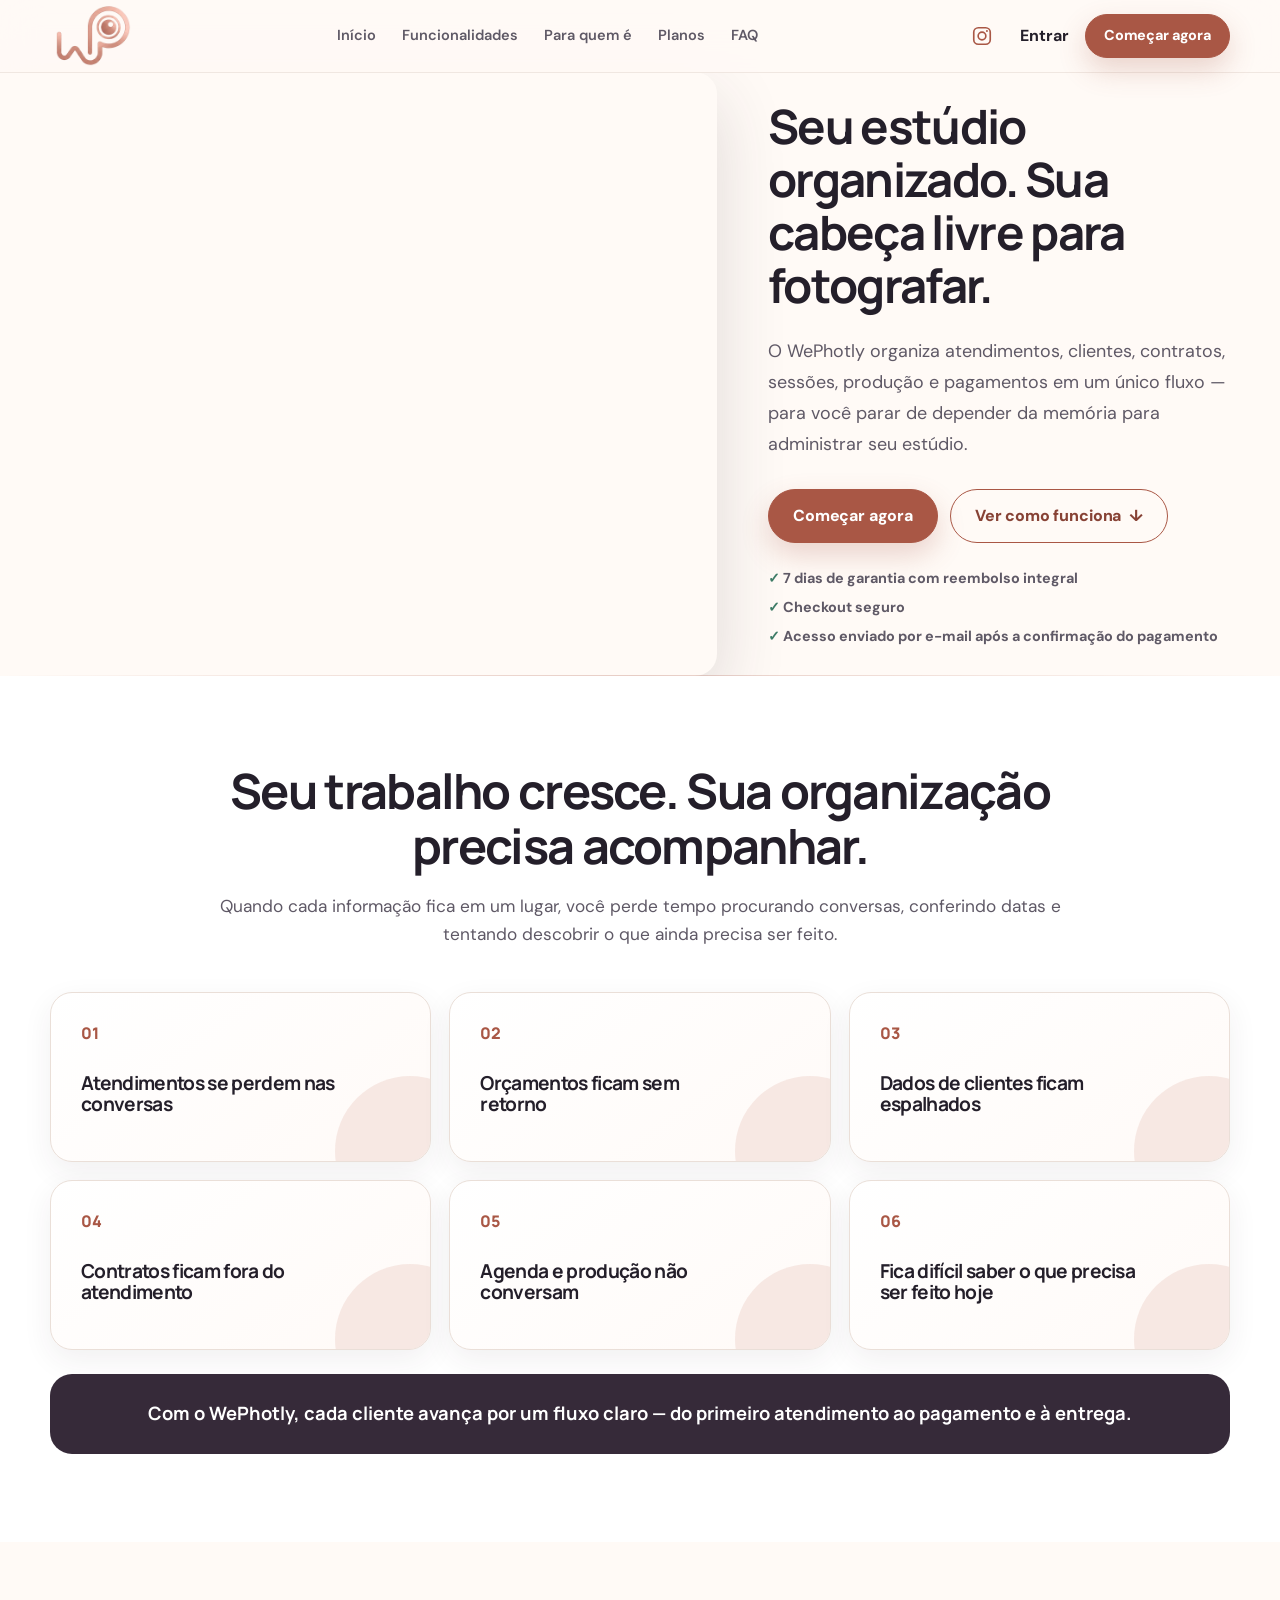
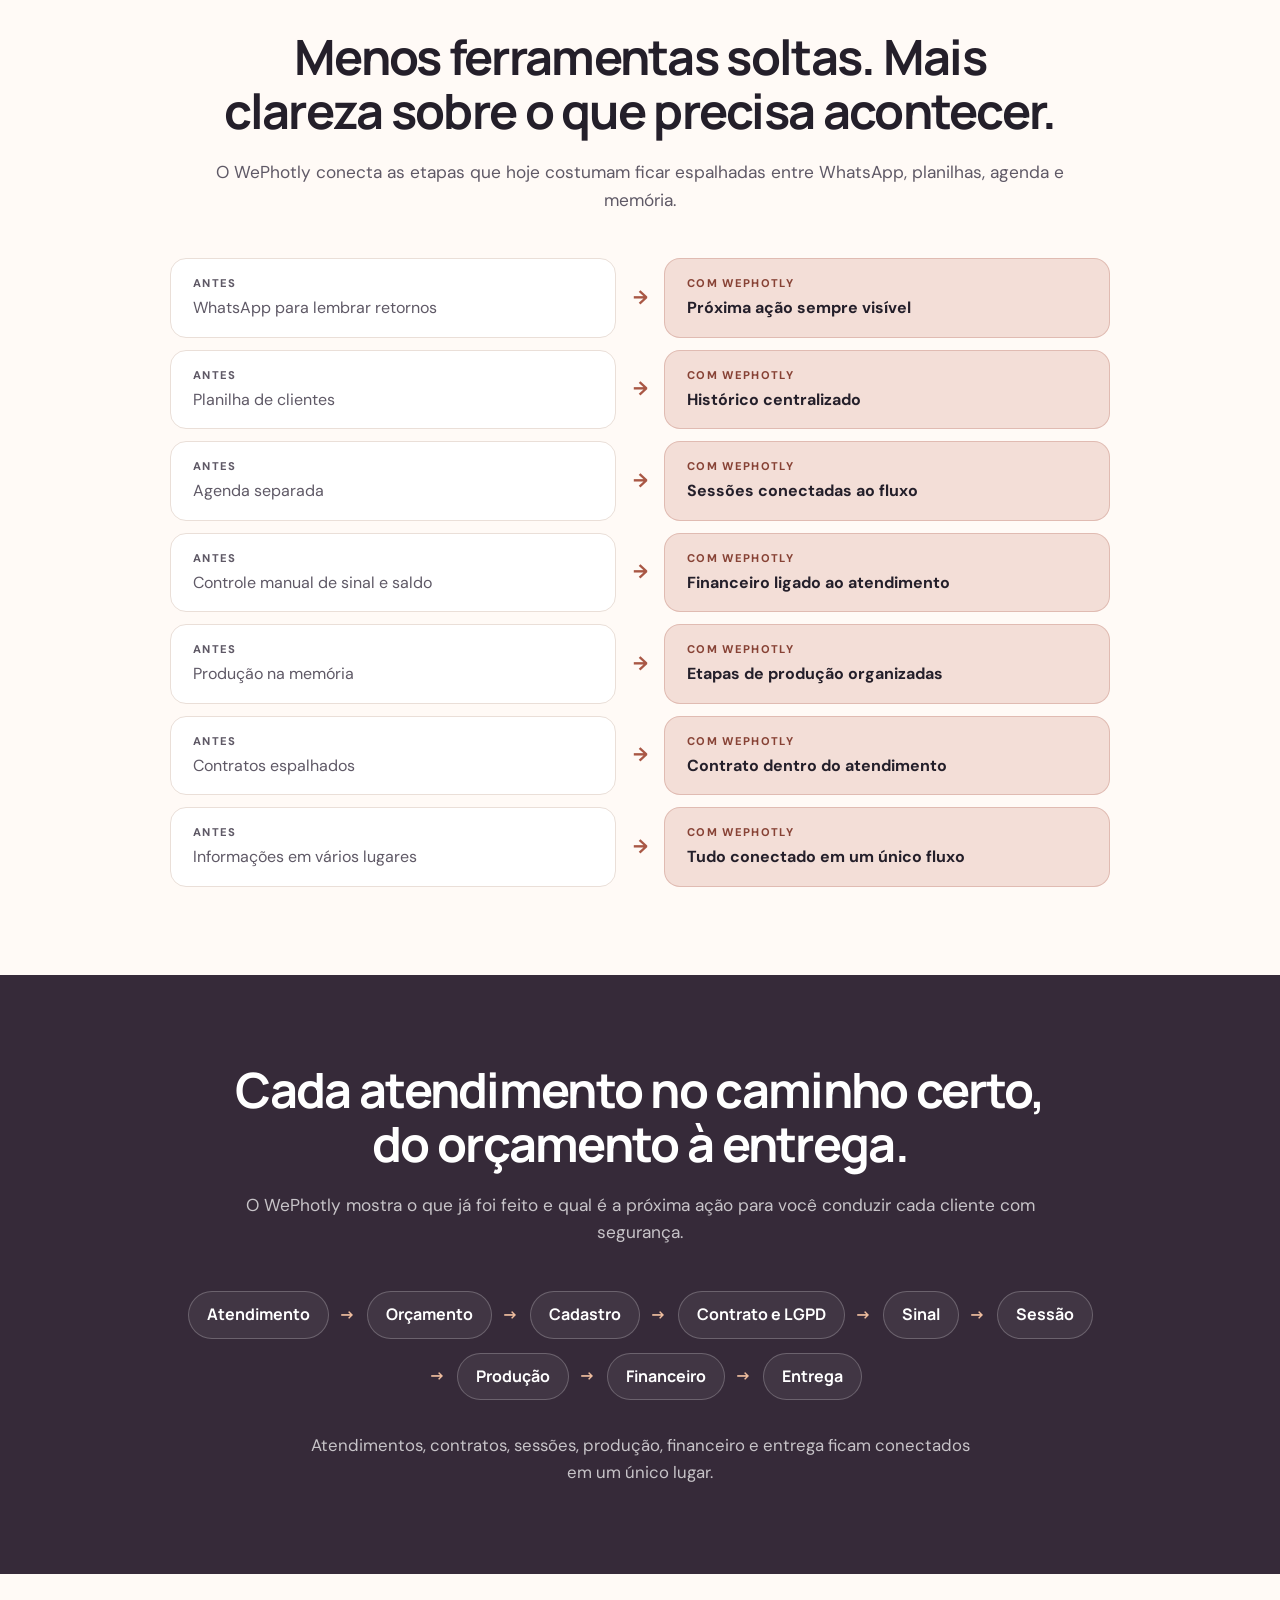
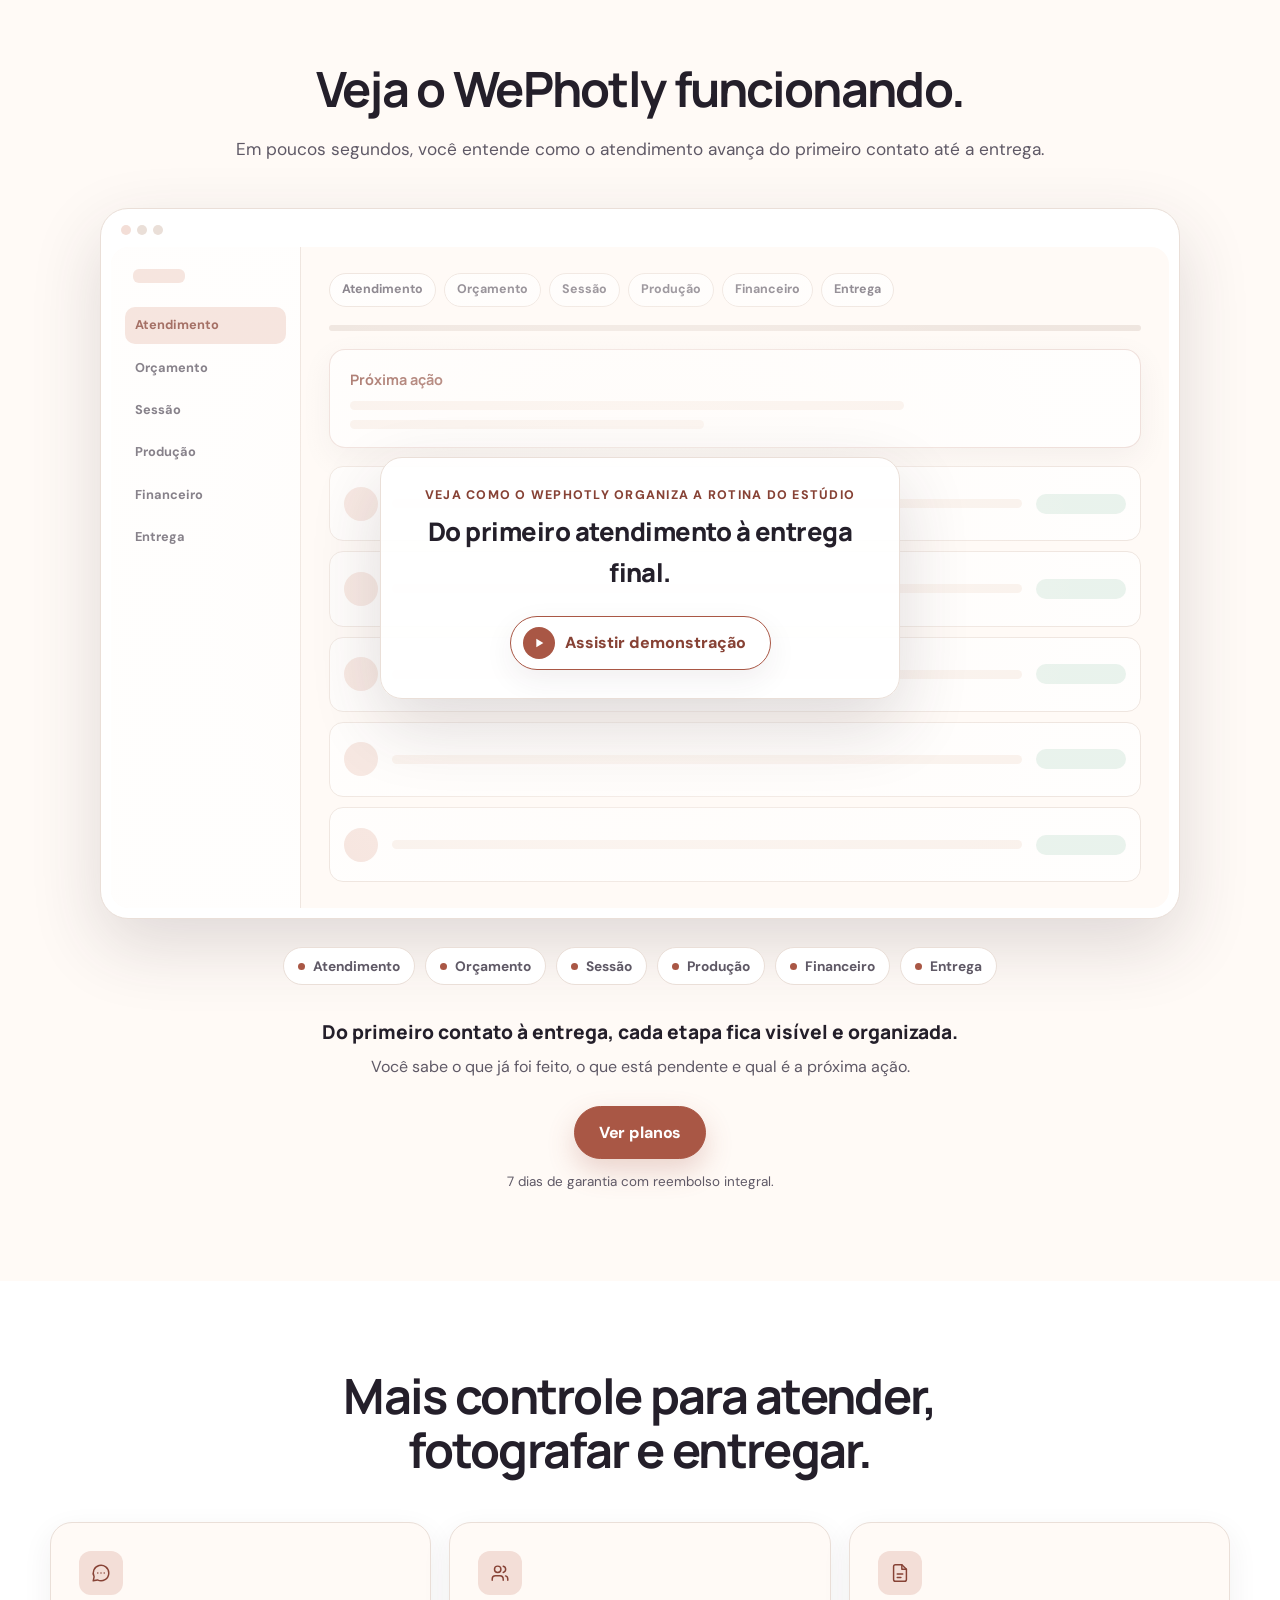
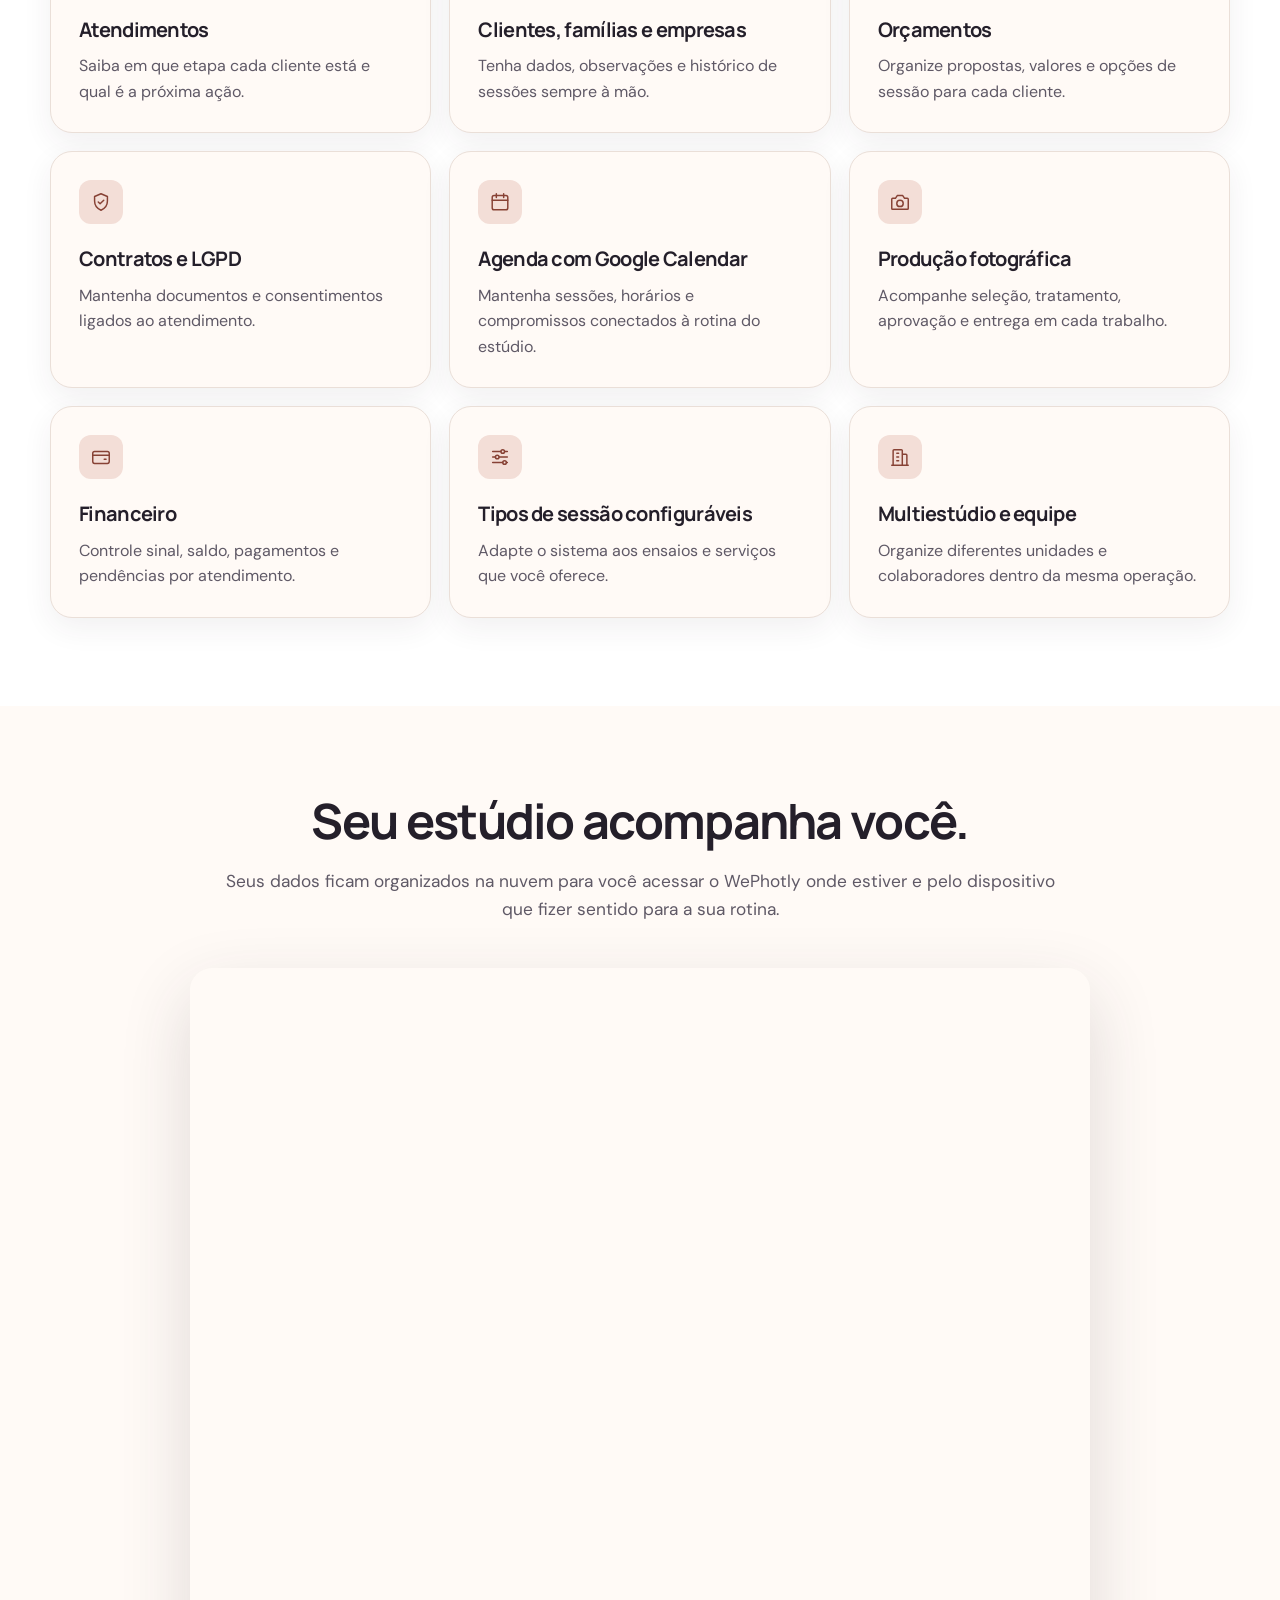
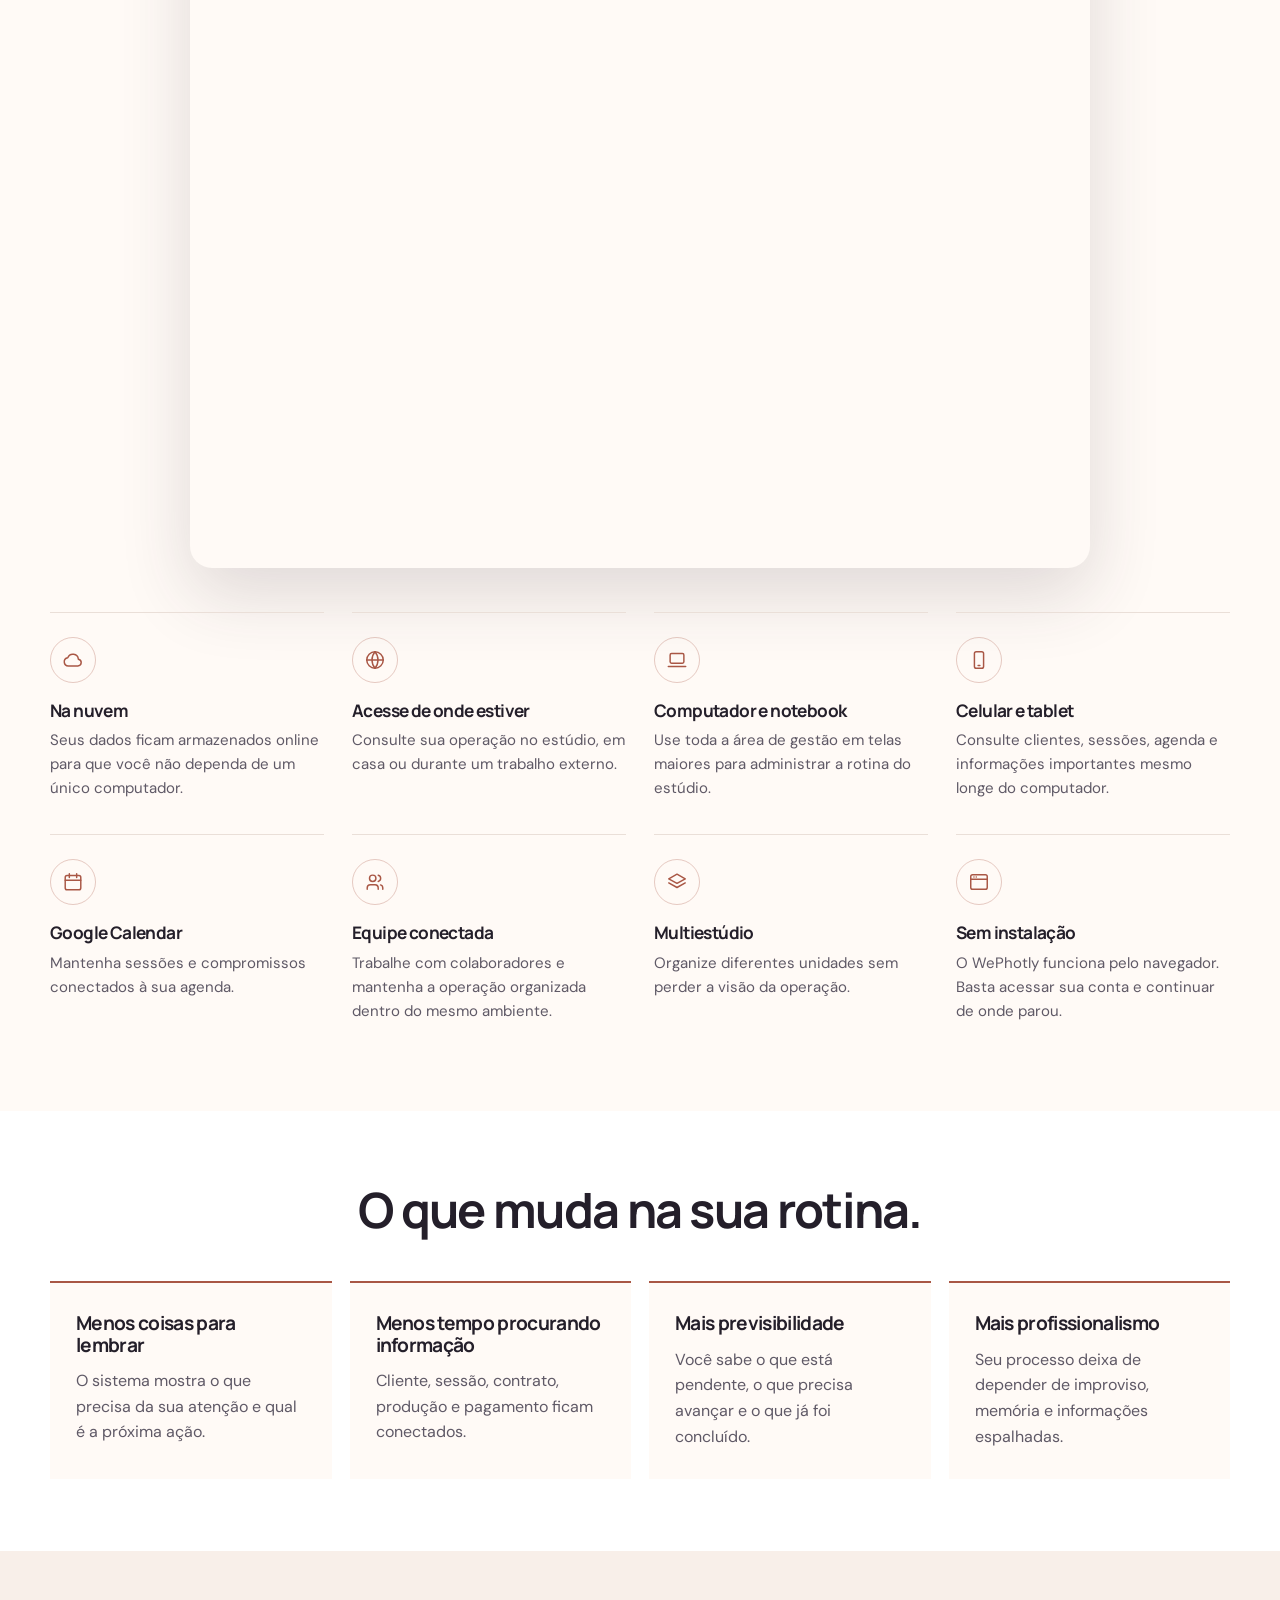
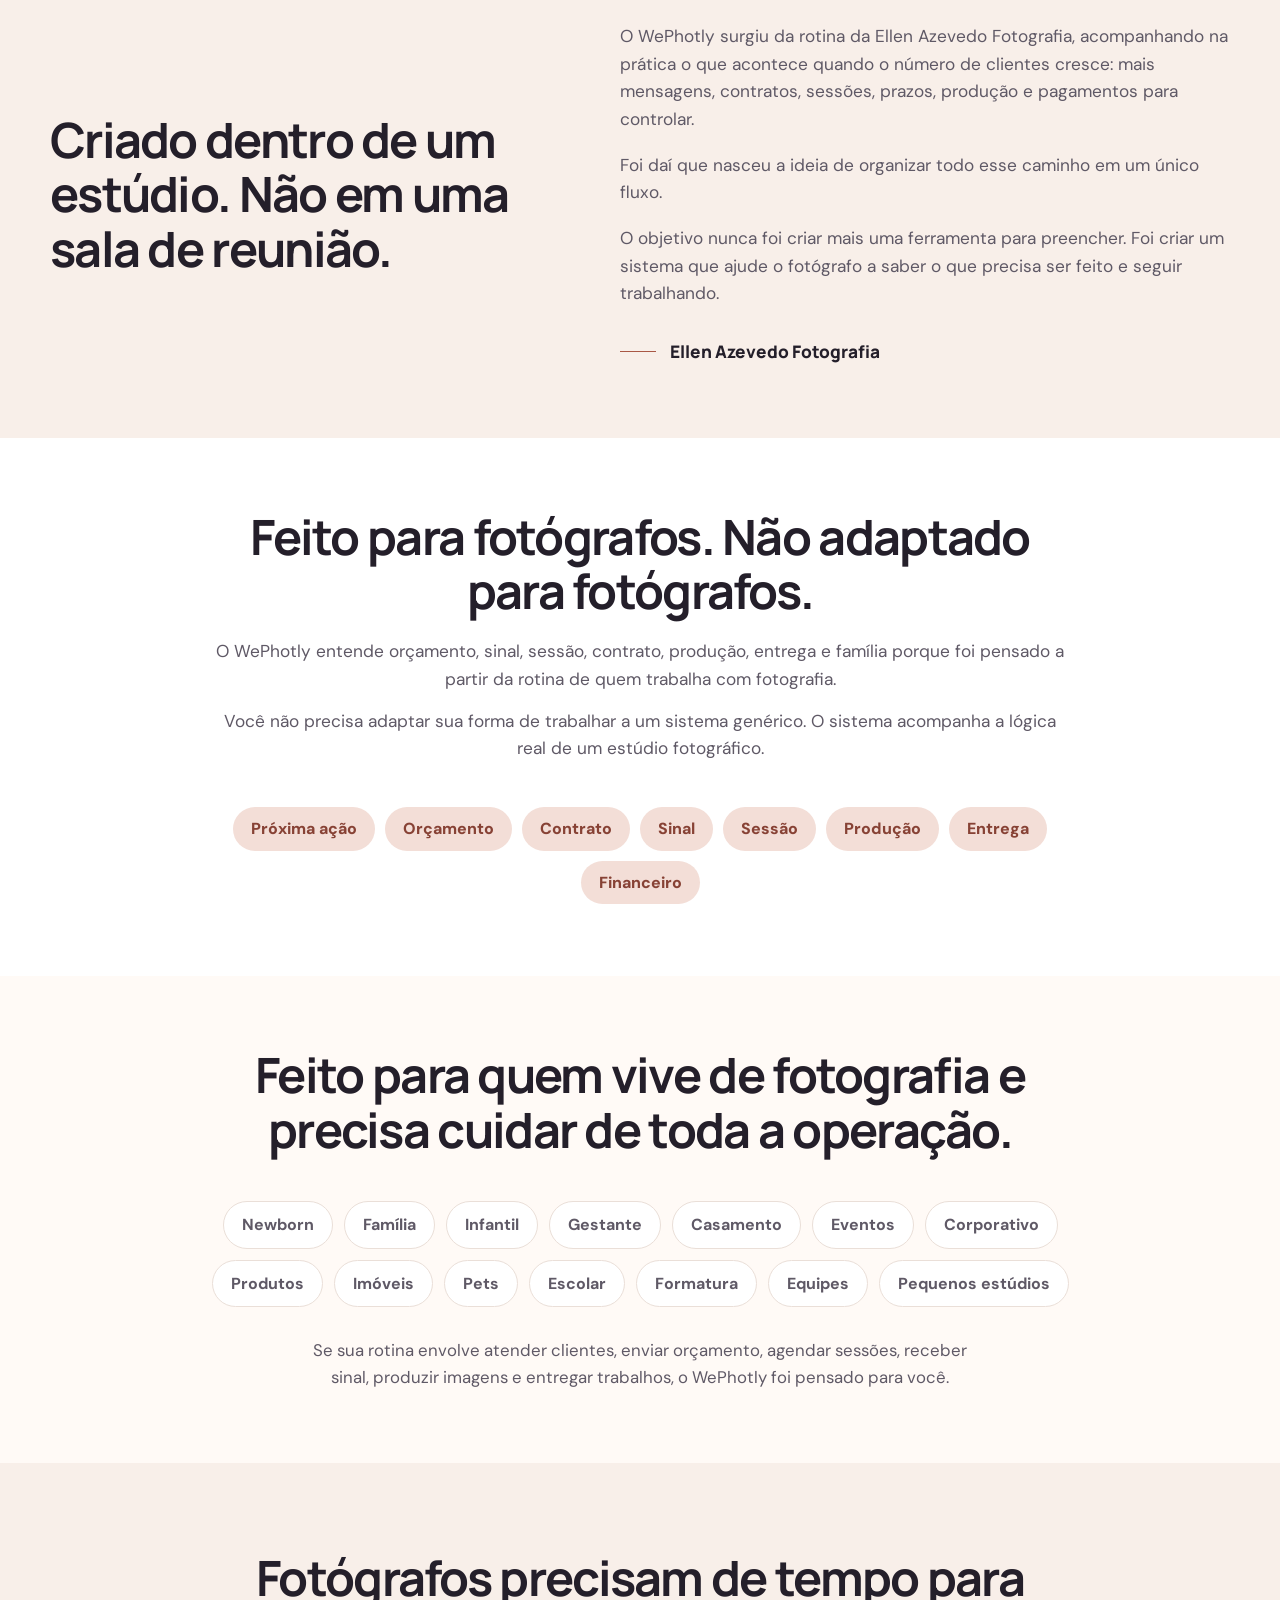
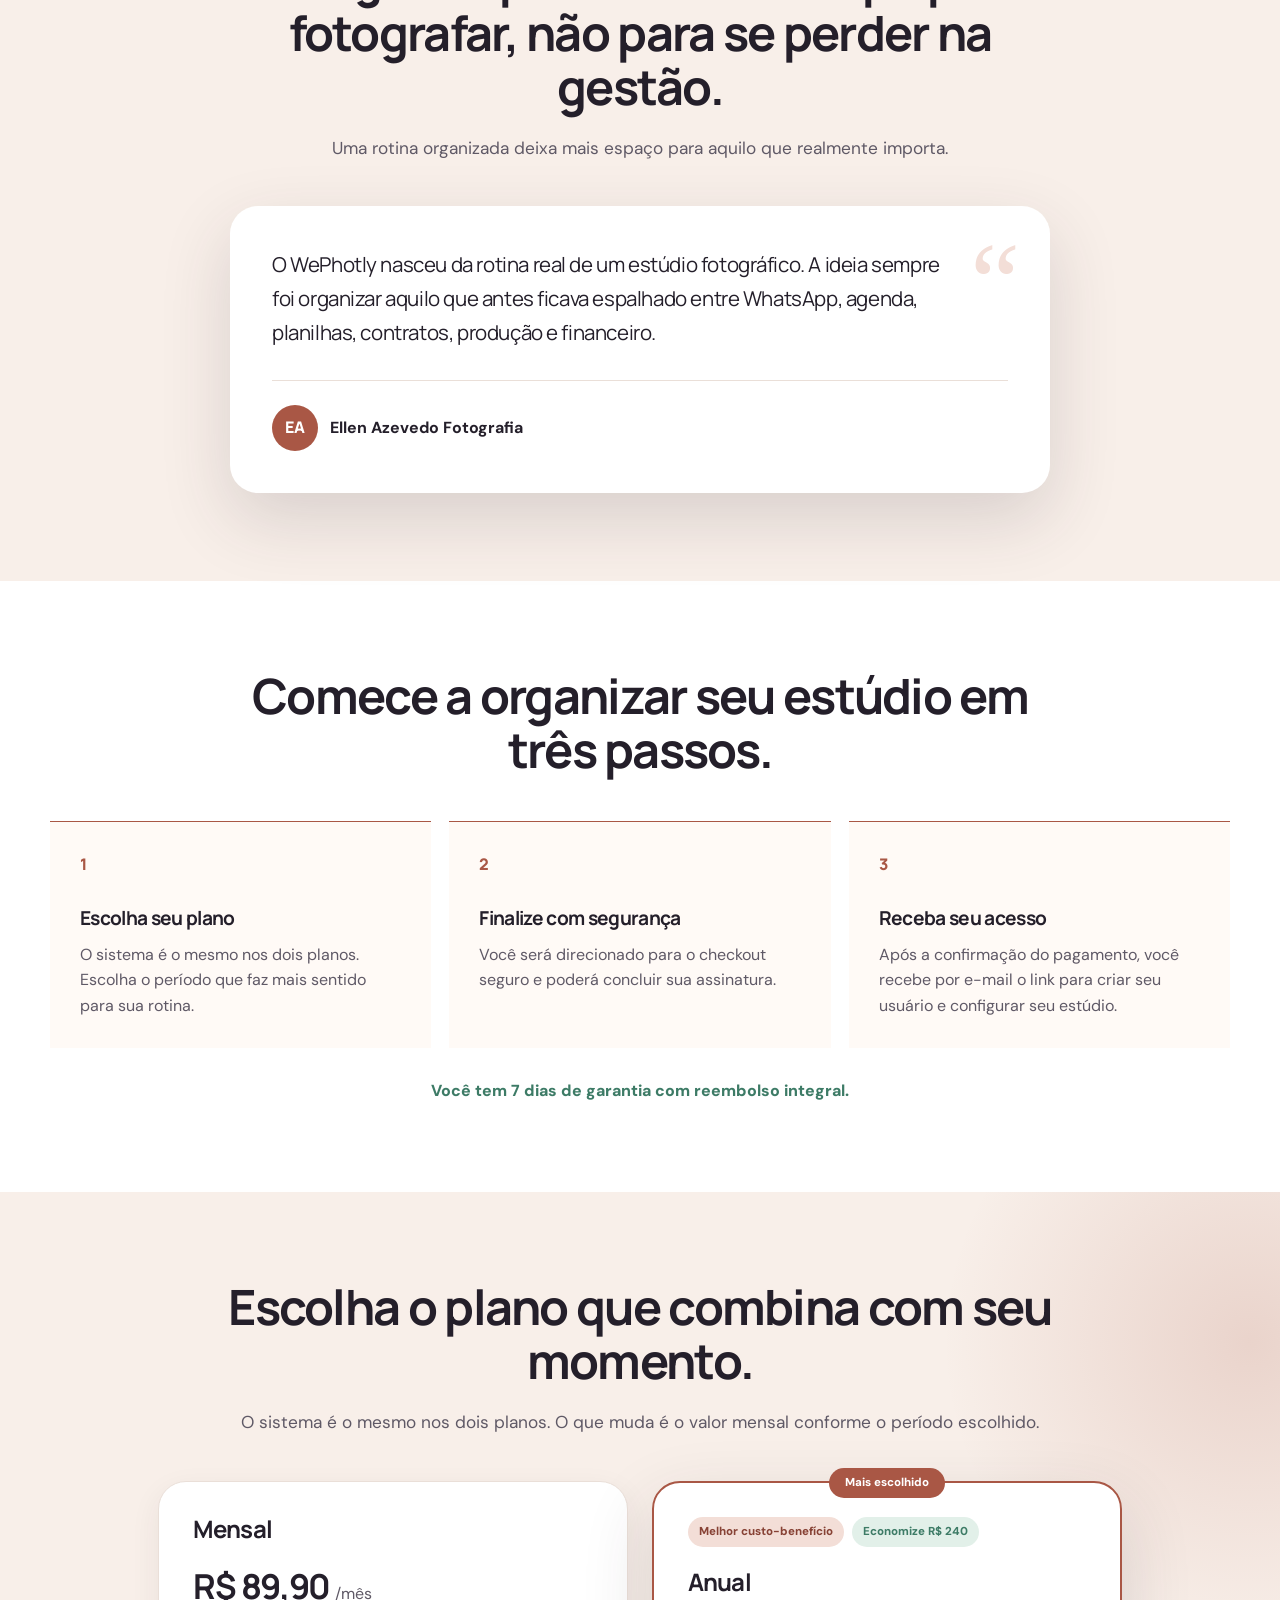
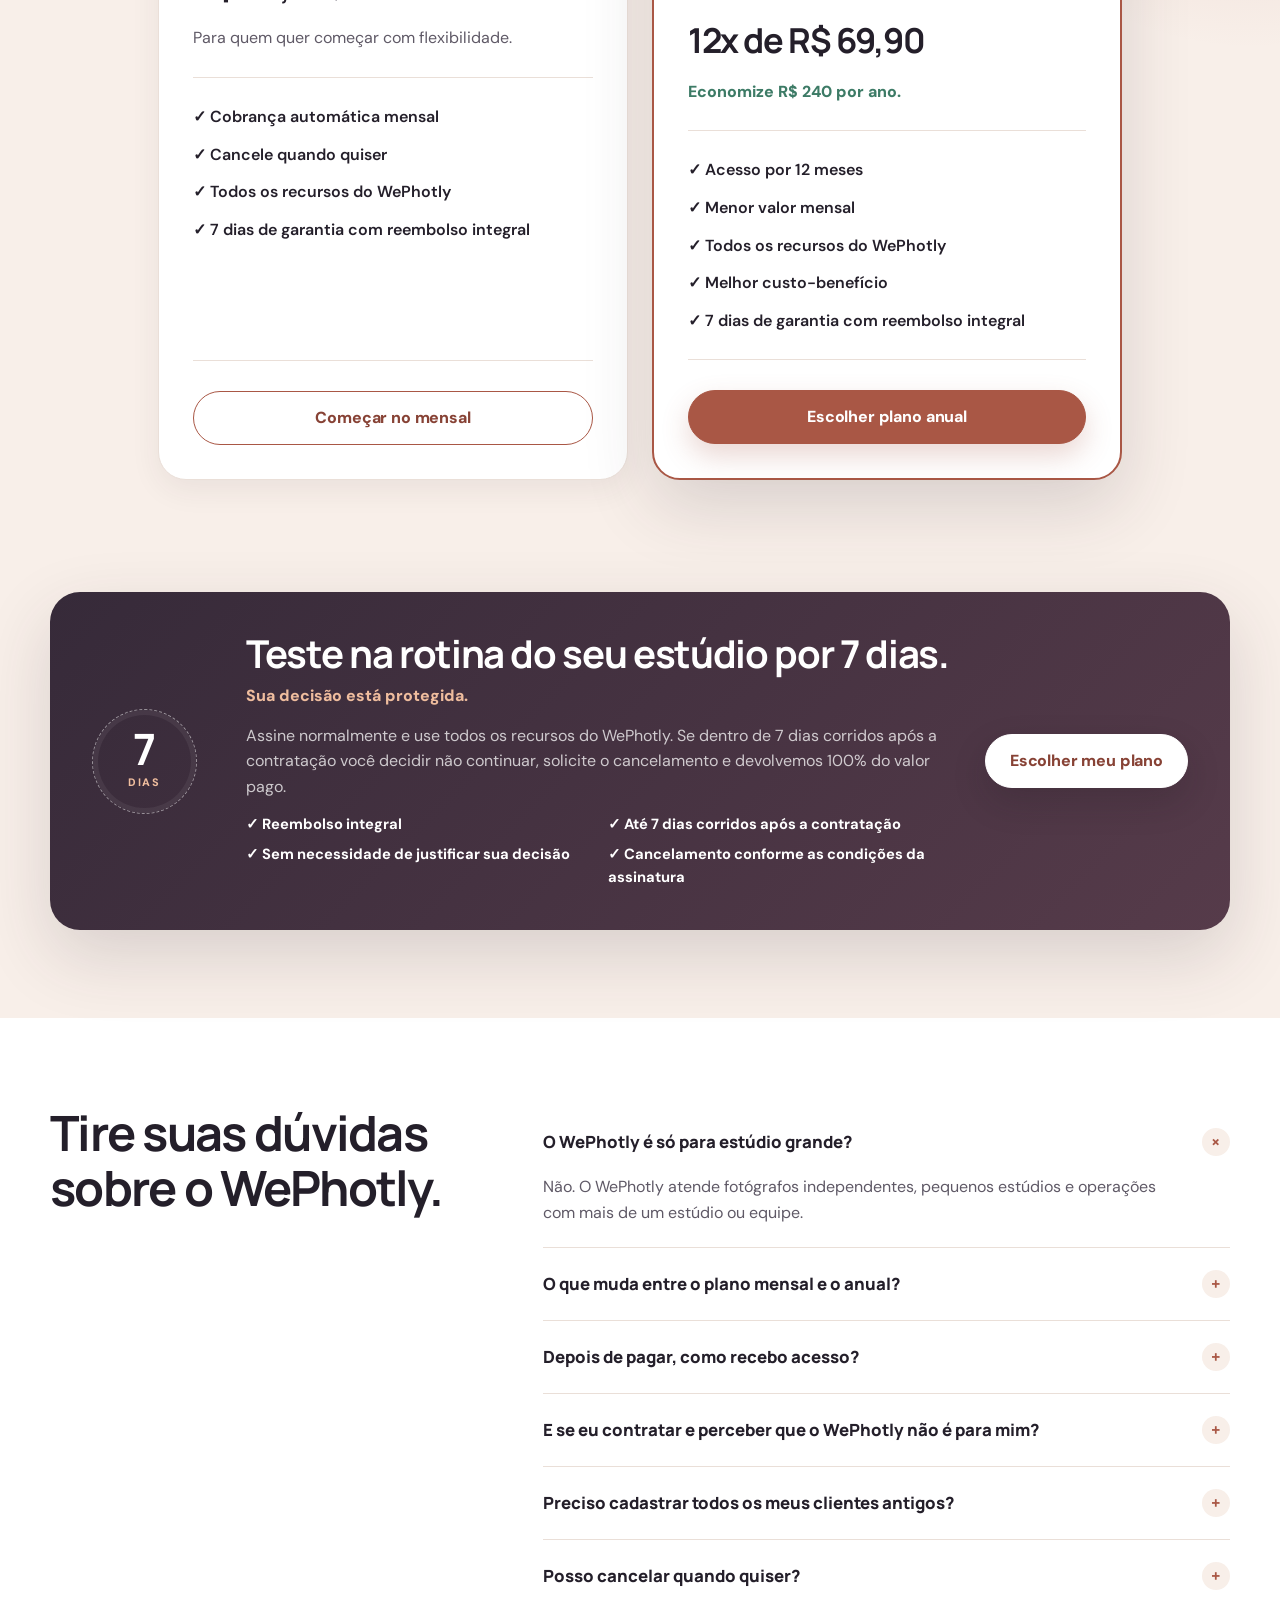
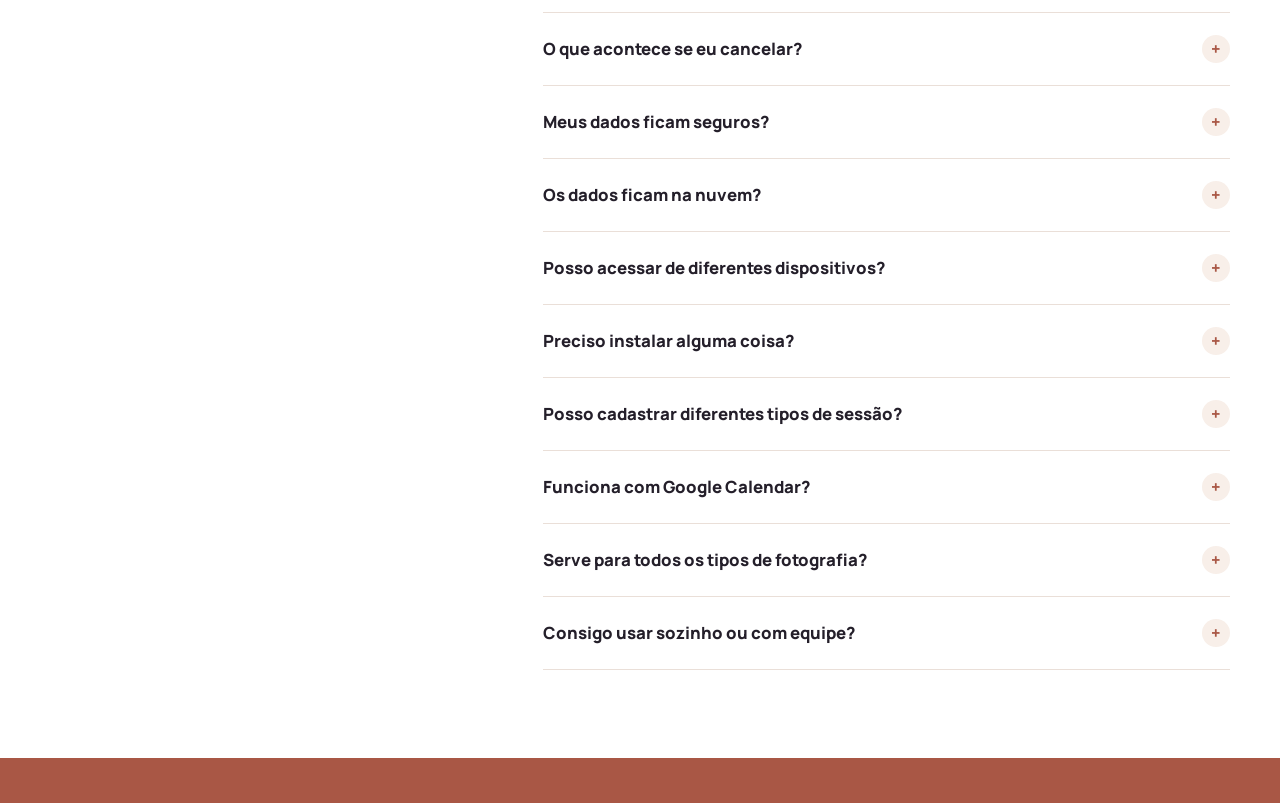
==== commit 6f4bc71c: "Melhora imagens e espacamentos da landing" ====
--- a/index.html
+++ b/index.html
@@ -83,6 +83,9 @@
         <a href="#faq">FAQ</a>
       </nav>
       <div class="header-actions">
+        <a class="social-link" href="https://www.instagram.com/wephotly/" target="_blank" rel="noopener noreferrer" aria-label="Instagram do WePhotly">
+          <svg viewBox="0 0 24 24" width="22" height="22" aria-hidden="true" focusable="false"><rect x="3" y="3" width="18" height="18" rx="5"/><circle cx="12" cy="12" r="4.2"/><circle class="social-dot" cx="17.4" cy="6.6" r="1.1"/></svg>
+        </a>
         <a class="login-link" href="https://app.wephotly.com/login" data-event="login_click">Entrar</a>
         <a class="button button-small" href="#planos">Começar agora</a>
       </div>
@@ -106,29 +109,12 @@
     <section class="hero hero-photo">
       <div class="hero-stage">
         <picture class="hero-media">
-          <source media="(max-width: 1050px)" type="image/avif"
-            srcset="/assets/hero/hero-producao-mobile-480w.avif 480w, /assets/hero/hero-producao-mobile-720w.avif 720w, /assets/hero/hero-producao-mobile-900w.avif 900w"
-            sizes="(max-width: 600px) calc(100vw - 28px), 560px"
-            width="900" height="1125">
           <source media="(max-width: 1050px)" type="image/webp"
-            srcset="/assets/hero/hero-producao-mobile-480w.webp 480w, /assets/hero/hero-producao-mobile-720w.webp 720w, /assets/hero/hero-producao-mobile-900w.webp 900w"
-            sizes="(max-width: 600px) calc(100vw - 28px), 560px"
-            width="900" height="1125">
-          <source media="(max-width: 1050px)"
-            srcset="/assets/hero/hero-producao-mobile-480w.jpg 480w, /assets/hero/hero-producao-mobile-720w.jpg 720w, /assets/hero/hero-producao-mobile-900w.jpg 900w"
-            sizes="(max-width: 600px) calc(100vw - 28px), 560px"
-            width="900" height="1125">
-          <source type="image/avif"
-            srcset="/assets/hero/hero-producao-640w.avif 640w, /assets/hero/hero-producao-960w.avif 960w, /assets/hero/hero-producao-1254w.avif 1254w"
-            sizes="min(820px, 58vw)">
-          <source type="image/webp"
-            srcset="/assets/hero/hero-producao-640w.webp 640w, /assets/hero/hero-producao-960w.webp 960w, /assets/hero/hero-producao-1254w.webp 1254w"
-            sizes="min(820px, 58vw)">
-          <img src="/assets/hero/hero-producao-1254w.jpg"
-            srcset="/assets/hero/hero-producao-640w.jpg 640w, /assets/hero/hero-producao-960w.jpg 960w, /assets/hero/hero-producao-1254w.jpg 1254w"
-            sizes="min(820px, 58vw)"
-            alt="Fotógrafo em sua mesa de trabalho acompanhando a tela de Produção do WePhotly no notebook"
-            width="1254" height="1254" fetchpriority="high" decoding="async">
+            srcset="/assets/hero/wephotly-notebook-mobile.webp"
+            width="900" height="1200">
+          <img src="/assets/hero/wephotly-notebook-desktop.webp"
+            alt="Fotógrafa acompanhando o painel inicial do WePhotly no notebook"
+            width="1600" height="900" fetchpriority="high" decoding="async">
         </picture>
         <div class="container hero-grid">
           <div class="hero-copy reveal">
@@ -388,6 +374,14 @@
           <h2>Seu estúdio acompanha você.</h2>
           <p>Seus dados ficam organizados na nuvem para você acessar o WePhotly onde estiver e pelo dispositivo que fizer sentido para a sua rotina.</p>
         </div>
+        <picture class="tech-media reveal">
+          <source media="(max-width: 780px)" type="image/webp"
+            srcset="/assets/hero/wephotly-ellen-mobile.webp"
+            width="900" height="1200">
+          <img src="/assets/hero/wephotly-ellen-desktop.webp"
+            alt="Fotógrafa consultando o WePhotly no celular dentro do estúdio"
+            width="1600" height="900" loading="lazy" decoding="async">
+        </picture>
         <ul class="tech-grid">
           <li class="tech-card reveal">
             <div class="tech-icon"><svg viewBox="0 0 24 24" aria-hidden="true"><path d="M7 18.5a4.5 4.5 0 0 1-.7-8.95 6 6 0 0 1 11.55 1.6A3.7 3.7 0 0 1 17.3 18.5z"/></svg></div>
@@ -639,6 +633,9 @@
           <img src="/brand/wephotly-logo.png" alt="WePhotly" width="352" height="276" loading="lazy">
         </picture>
         <p>Sistema de gestão inteligente para fotógrafos.</p>
+        <a class="social-link social-link--footer" href="https://www.instagram.com/wephotly/" target="_blank" rel="noopener noreferrer" aria-label="Instagram do WePhotly">
+          <svg viewBox="0 0 24 24" width="22" height="22" aria-hidden="true" focusable="false"><rect x="3" y="3" width="18" height="18" rx="5"/><circle cx="12" cy="12" r="4.2"/><circle class="social-dot" cx="17.4" cy="6.6" r="1.1"/></svg>
+        </a>
       </div>
       <nav class="footer-links" aria-label="Links do rodapé">
         <a href="https://app.wephotly.com/login" data-event="login_click">Entrar</a>
--- a/styles.css
+++ b/styles.css
@@ -16,6 +16,11 @@
   --shadow-lg: 0 26px 70px rgba(54, 42, 57, .16);
   --radius: 22px;
   --container: 1180px;
+  /* Escala de espaçamento vertical entre e dentro das seções */
+  --space-section: 88px;
+  --space-section-compact: 72px;
+  --space-heading: 44px;
+  --space-block: 32px;
 }
 
 * { box-sizing: border-box; }
@@ -38,6 +43,12 @@
 .desktop-nav a:hover, .login-link:hover { color: var(--terracotta); }
 .header-actions { display: flex; align-items: center; gap: 16px; }
 .login-link { font-weight: 700; }
+.social-link { display: inline-grid; place-items: center; flex: none; width: 44px; height: 44px; border-radius: 50%; color: var(--terracotta); transition: background .2s ease, color .2s ease; }
+.social-link svg { fill: none; stroke: currentColor; stroke-width: 1.8; }
+.social-link .social-dot { fill: currentColor; stroke: none; }
+.social-link:hover { background: var(--terracotta-soft); color: var(--terracotta-dark); }
+.social-link--footer { margin-top: 18px; background: var(--terracotta); color: white; }
+.social-link--footer:hover { background: var(--terracotta-dark); color: white; }
 .button { display: inline-flex; min-height: 52px; align-items: center; justify-content: center; gap: 8px; border: 1px solid var(--terracotta); border-radius: 999px; background: var(--terracotta); color: white; padding: 13px 24px; font-weight: 800; letter-spacing: -.01em; cursor: pointer; box-shadow: 0 12px 28px rgba(169, 87, 69, .24); transition: transform .2s ease, background .2s ease, box-shadow .2s ease; }
 .button:hover { transform: translateY(-2px); background: var(--terracotta-dark); box-shadow: 0 16px 34px rgba(135, 66, 53, .3); }
 .button:focus-visible, a:focus-visible, summary:focus-visible, button:focus-visible { outline: 3px solid rgba(169, 87, 69, .45); outline-offset: 3px; }
@@ -56,11 +67,14 @@
 /* Hero */
 .hero { position: relative; overflow: hidden; padding: 72px 0 0; background: var(--paper); }
 .hero::after { content: ""; position: absolute; inset: auto 0 0; height: 1px; background: linear-gradient(90deg, transparent, rgba(169,87,69,.28), transparent); }
-.hero-stage { --hero-h: clamp(640px, calc(100vh - 72px), 820px); --hero-photo-w: min(var(--hero-h), 58vw); position: relative; display: flex; align-items: center; min-height: var(--hero-h); }
-.hero-media { position: absolute; inset: 0 auto 0 0; width: var(--hero-photo-w); }
-.hero-media img { width: 100%; height: 100%; object-fit: cover; object-position: 35% 50%; }
-.hero-media::after { content: ""; position: absolute; inset: 0; pointer-events: none; background: linear-gradient(90deg, rgba(255,250,246,0) 93%, var(--paper) 100%), linear-gradient(180deg, rgba(255,250,246,0) 86%, var(--paper) 100%); }
-.hero-grid { position: relative; z-index: 2; width: auto; margin: 0; padding: 56px max(20px, calc((100vw - var(--container)) / 2)) 56px calc(var(--hero-photo-w) + clamp(32px, 4vw, 64px)); }
+.hero-stage { --hero-photo-w: min(56vw, 1000px); position: relative; display: flex; align-items: stretch; }
+/* A foto preenche toda a altura do hero. Ancorada à direita, o corte sai só da esquerda (cabelo/rosto);
+   a tela do notebook (x 37–96,3% da imagem) fica inteira enquanto a caixa tiver proporção >= ~1,13. */
+.hero-media { position: relative; flex: none; align-self: stretch; width: var(--hero-photo-w); min-height: calc(var(--hero-photo-w) * 5 / 7); border-radius: 0 var(--radius) var(--radius) 0; overflow: hidden; box-shadow: var(--shadow-lg); }
+.hero-media img { position: absolute; inset: 0; display: block; width: 100%; height: 100%; object-fit: cover; object-position: 100% 50%; }
+/* Sem fade lateral: a tela do notebook encosta na borda direita da foto e seria encoberta. */
+.hero-media::after { content: none; }
+.hero-grid { position: relative; z-index: 2; flex: 1; align-self: center; width: auto; margin: 0; padding: 28px max(20px, calc((100vw - var(--container)) / 2)) 28px clamp(32px, 4vw, 64px); }
 .hero-copy { max-width: 590px; }
 .hero h1 { font-size: clamp(2.5rem, 3.7vw, 3.65rem); }
 h1, h2, h3 { margin-top: 0; font-family: Manrope, sans-serif; line-height: 1.12; letter-spacing: -.035em; }
@@ -73,8 +87,10 @@
 .micro-trust b { color: var(--green); }
 
 /* Seções */
-.section { padding: 108px 0; }
-.section-heading { max-width: 780px; margin: 0 auto 52px; text-align: center; }
+.section { padding: var(--space-section) 0; }
+/* Seções de pouco conteúdo: respiro menor para não sobrar vazio */
+.benefits-section, .story-section, .made-for-section, .audience-section { padding-block: var(--space-section-compact); }
+.section-heading { max-width: 780px; margin: 0 auto var(--space-heading); text-align: center; }
 .section-heading.narrow { max-width: 850px; }
 .section-heading p { margin: 0; color: var(--ink-soft); font-size: 1.08rem; }
 .section-heading p + p { margin-top: 14px; }
@@ -107,7 +123,7 @@
 .journey li { position: relative; margin-left: 38px; border: 1px solid rgba(255,255,255,.22); border-radius: 999px; background: rgba(255,255,255,.06); padding: 10px 18px; font-family: Manrope; font-weight: 700; }
 .journey li:first-child { margin-left: 0; }
 .journey li + li::before { content: "→" / ""; position: absolute; left: -29px; top: 50%; transform: translateY(-50%); color: #efbd9e; font-weight: 800; }
-.journey-note { max-width: 680px; margin: 42px auto 0; text-align: center; color: rgba(255,255,255,.72); font-size: 1.05rem; }
+.journey-note { max-width: 680px; margin: var(--space-block) auto 0; text-align: center; color: rgba(255,255,255,.72); font-size: 1.05rem; }
 
 /* Demonstração */
 .demo-section { background: var(--paper); }
@@ -162,7 +178,7 @@
 .demo-indicators { display: flex; flex-wrap: wrap; justify-content: center; gap: 10px; margin-top: 28px; }
 .demo-indicators li { display: flex; align-items: center; gap: 8px; border: 1px solid var(--line); border-radius: 999px; background: white; padding: 7px 14px; color: var(--ink-soft); font-size: .86rem; font-weight: 700; }
 .demo-indicators li::before { content: ""; width: 7px; height: 7px; border-radius: 50%; background: var(--terracotta); }
-.demo-after { display: grid; justify-items: center; max-width: 680px; margin: 40px auto 0; text-align: center; }
+.demo-after { display: grid; justify-items: center; max-width: 680px; margin: var(--space-block) auto 0; text-align: center; }
 .demo-after p { margin: 0; color: var(--ink-soft); }
 .demo-after .demo-after-lead { margin-bottom: 6px; color: var(--ink); font-family: Manrope; font-size: 1.2rem; font-weight: 800; }
 .demo-after .button { margin-top: 26px; }
@@ -179,6 +195,8 @@
 .feature-icon { display: grid; place-items: center; width: 44px; height: 44px; margin-bottom: 24px; border-radius: 12px; background: var(--terracotta-soft); color: var(--terracotta-dark); }
 
 .tech-section { background: var(--paper); }
+.tech-media { display: block; width: 100%; max-width: 900px; margin: 0 auto var(--space-heading); border-radius: var(--radius); overflow: hidden; box-shadow: var(--shadow-lg); }
+.tech-media img { display: block; width: 100%; height: auto; }
 .tech-grid { display: grid; grid-template-columns: repeat(4, 1fr); gap: 34px 28px; }
 .tech-card { border-top: 1px solid var(--line); padding-top: 24px; }
 .tech-icon { display: grid; place-items: center; width: 46px; height: 46px; margin-bottom: 18px; border: 1px solid rgba(169,87,69,.3); border-radius: 50%; color: var(--terracotta); }
@@ -243,7 +261,7 @@
 .price-card .button { width: 100%; }
 .checkout-button[disabled] { opacity: .7; cursor: wait; transform: none; }
 
-.guarantee-section { padding: 30px 0 108px; background: var(--paper-2); }
+.guarantee-section { padding: 24px 0 var(--space-section); background: var(--paper-2); }
 .guarantee-card { display: grid; grid-template-columns: 120px 1fr auto; align-items: center; gap: 34px; border-radius: 30px; background: linear-gradient(135deg, var(--plum), #563b4a); color: white; padding: 40px 42px; box-shadow: var(--shadow-lg); }
 .guarantee-card h2 { margin-bottom: 8px; font-size: clamp(1.7rem, 3vw, 2.5rem); }
 .guarantee-copy p { margin: 0 0 14px; color: rgba(255,255,255,.74); }
@@ -264,7 +282,7 @@
 .faq-list details p { margin: -4px 0 22px; padding-right: 42px; color: var(--ink-soft); }
 .faq-list details a { color: var(--terracotta-dark); font-weight: 700; text-decoration: underline; text-underline-offset: 3px; }
 
-.final-cta { padding: 90px 0; background: var(--terracotta); color: white; }
+.final-cta { padding: var(--space-section-compact) 0; background: var(--terracotta); color: white; }
 .final-cta-inner { display: grid; grid-template-columns: 1fr auto; align-items: center; gap: 50px; }
 .final-cta h2 { max-width: 820px; margin-bottom: 14px; }
 .final-cta-lead { max-width: 730px; margin: 0; color: rgba(255,255,255,.86); }
@@ -289,13 +307,15 @@
   .desktop-nav { display: none; }
   .menu-button { display: block; }
   .header-actions .login-link { display: none; }
+  .header-inner { gap: 8px; }
+  .header-actions { margin-left: auto; }
   .hero { padding-top: 132px; padding-bottom: 64px; }
   .hero-stage { flex-direction: column; min-height: 0; }
   .hero-grid { order: -1; width: min(calc(100% - 40px), var(--container)); margin-inline: auto; padding: 0; }
   .hero-copy { max-width: 790px; text-align: center; margin: 0 auto; }
   .hero h1 { font-size: clamp(2.45rem, 6vw, 4rem); }
-  .hero-media { position: relative; inset: auto; width: min(calc(100% - 28px), 560px); margin: 40px auto 0; border-radius: var(--radius); overflow: hidden; box-shadow: var(--shadow-lg); }
-  .hero-media img { height: auto; aspect-ratio: 4 / 5; }
+  .hero-media { align-self: center; min-height: 0; aspect-ratio: 3 / 4; width: min(calc(100% - 28px), 560px); margin: 40px auto 0; border-radius: var(--radius); }
+  .hero-media img { object-position: 50% 50%; }
   .hero-media::after { display: none; }
   .hero-lead { margin-inline: auto; }
   .hero-actions { justify-content: center; }
@@ -316,23 +336,23 @@
   .hero { padding-top: 112px; }
   h1, .hero h1 { font-size: clamp(2.3rem, 10.5vw, 3.4rem); }
   .hero-grid { width: min(calc(100% - 32px), var(--container)); }
-  .section { padding: 78px 0; }
+  :root { --space-section: 64px; --space-section-compact: 52px; --space-heading: 32px; --space-block: 24px; }
+  .tech-media { max-width: 420px; margin-bottom: var(--space-block); }
   .pain-grid, .steps-grid, .pricing-grid { grid-template-columns: 1fr; }
   .pain-grid { grid-template-columns: 1fr 1fr; }
   .pain-card { min-height: 150px; padding: 24px; }
-  .story-grid, .faq-grid { grid-template-columns: 1fr; }
+  .story-grid, .faq-grid { grid-template-columns: 1fr; gap: var(--space-block); }
   .demo-screen { aspect-ratio: 4 / 3; }
   .demo-mockup { grid-template-columns: 1fr; }
   .demo-mock-side { display: none; }
   .demo-mock-main { padding: 20px; gap: 14px; }
   .price-featured { transform: none; margin-top: 12px; }
-  .guarantee-section { padding-bottom: 78px; }
   .guarantee-card { grid-template-columns: 1fr; text-align: center; padding: 34px 24px; }
   .guarantee-seal { margin: 0 auto; }
   .guarantee-points { grid-template-columns: 1fr; justify-items: center; }
   .guarantee-card .button { grid-column: auto; justify-self: center; }
   .faq-intro { position: static; }
-  .final-cta-inner { grid-template-columns: 1fr; text-align: center; }
+  .final-cta-inner { grid-template-columns: 1fr; gap: var(--space-block); text-align: center; }
   .final-cta h2, .final-cta-lead { margin-inline: auto; }
   .final-checks { justify-content: center; }
   .final-cta .button { justify-self: center; }
@@ -351,7 +371,6 @@
   .hero-actions { flex-direction: column; }
   .hero-actions .button { width: 100%; }
   .micro-trust { align-items: flex-start; text-align: left; }
-  .section-heading { margin-bottom: 38px; }
   .pain-grid, .feature-grid, .benefit-grid { grid-template-columns: 1fr; }
   .tech-grid { grid-template-columns: 1fr; gap: 26px; }
   .pain-card { min-height: 0; }
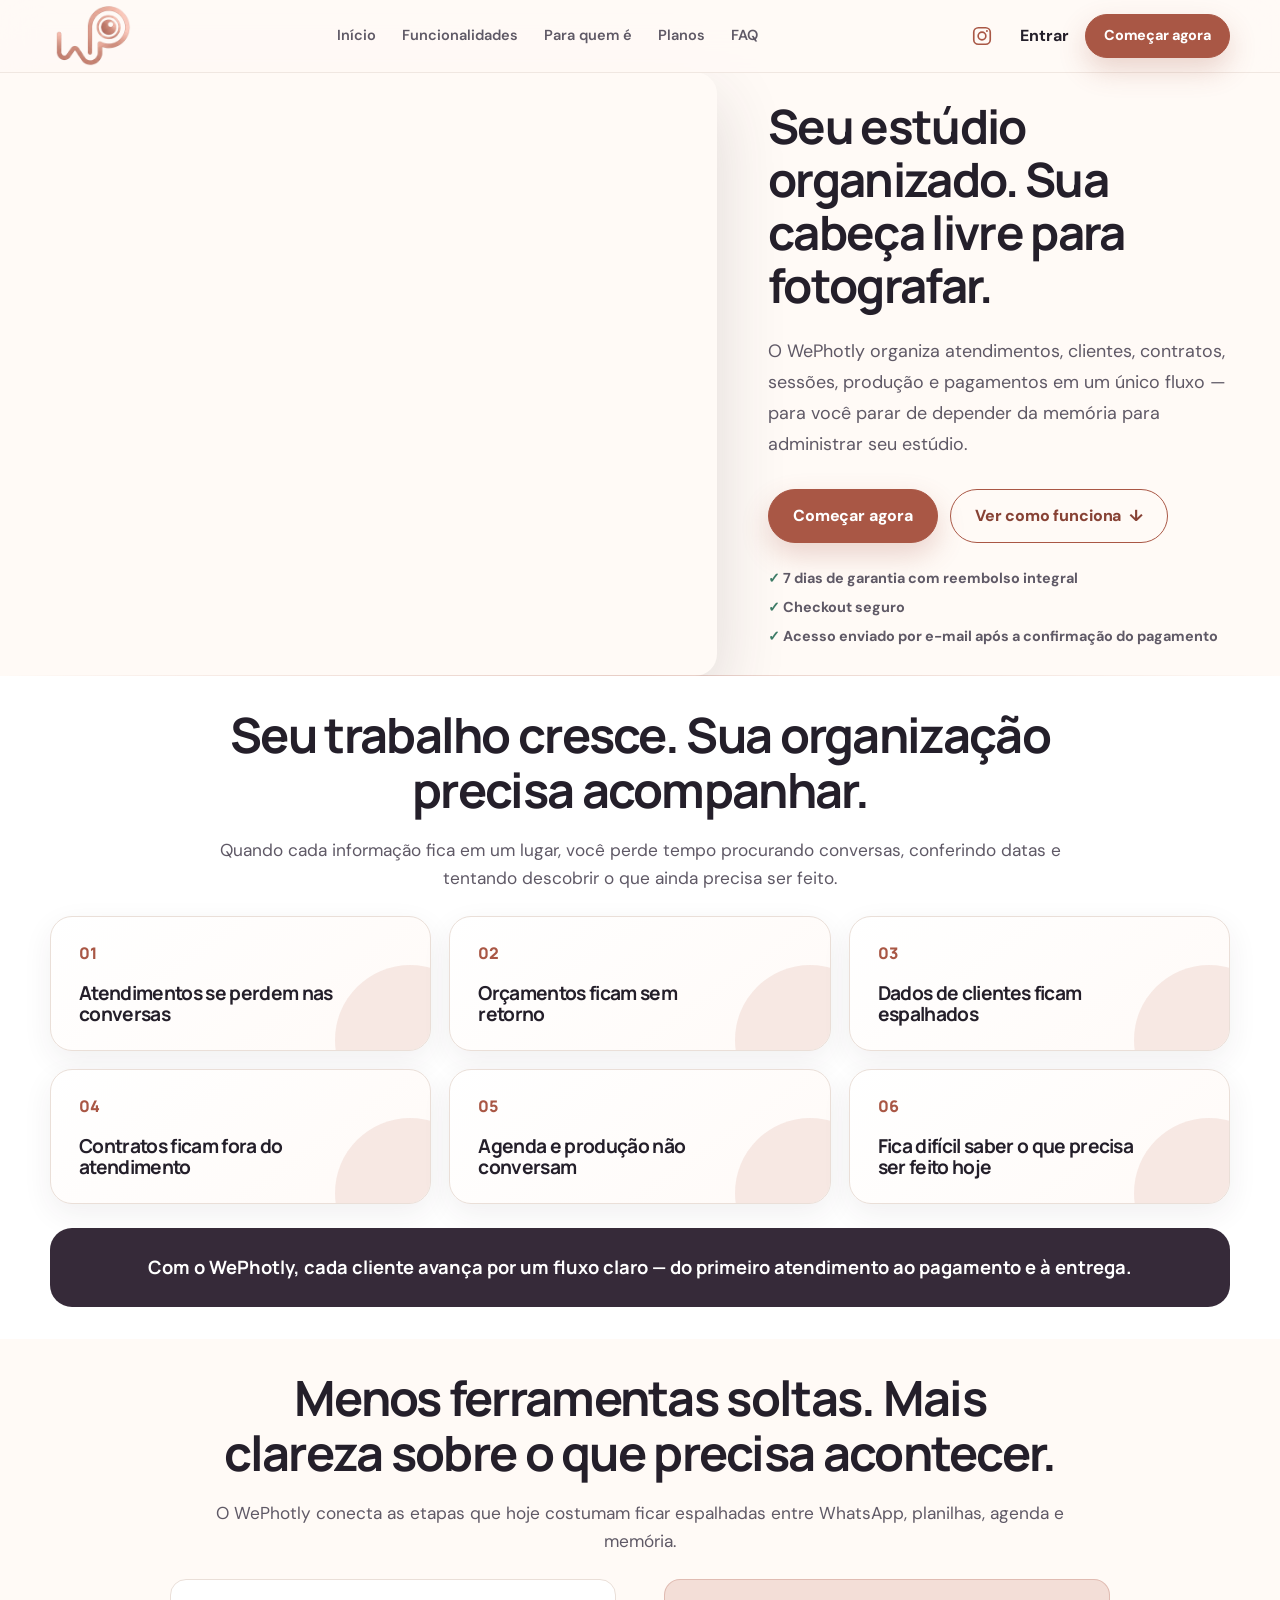
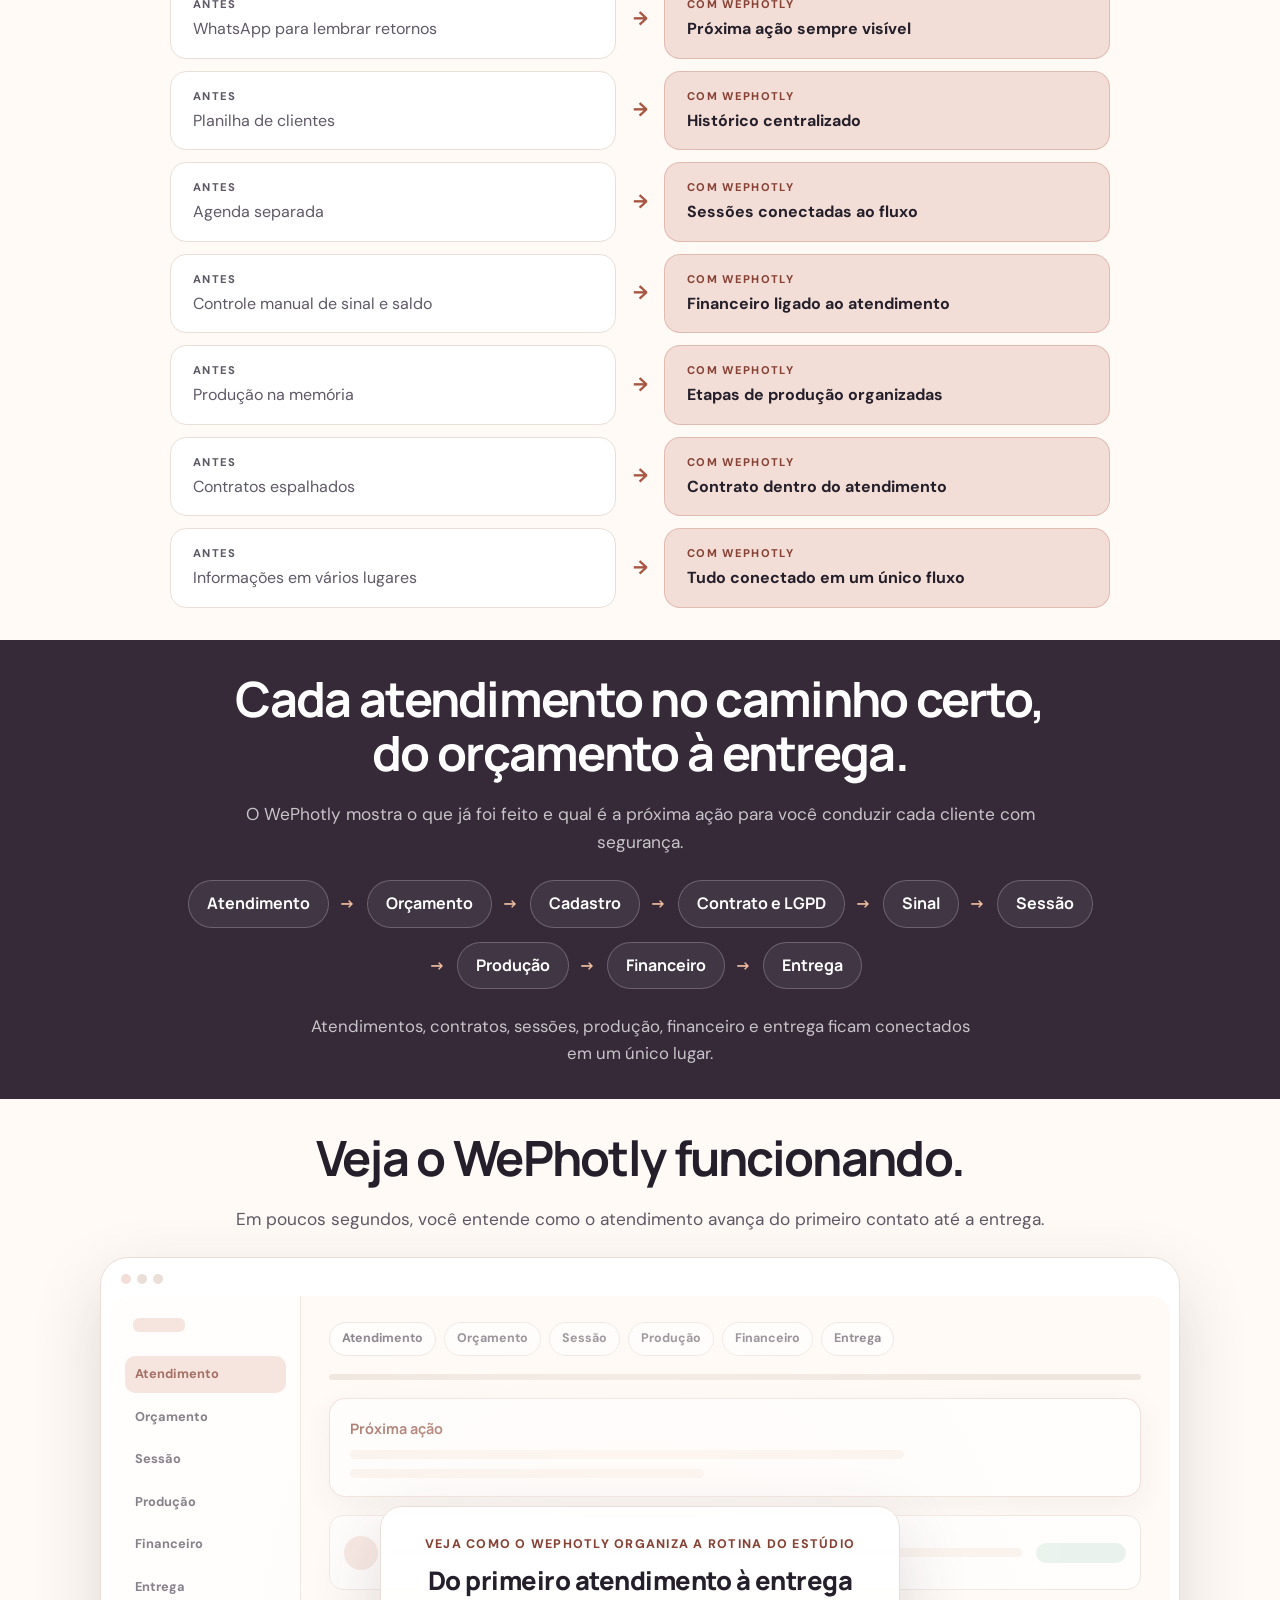
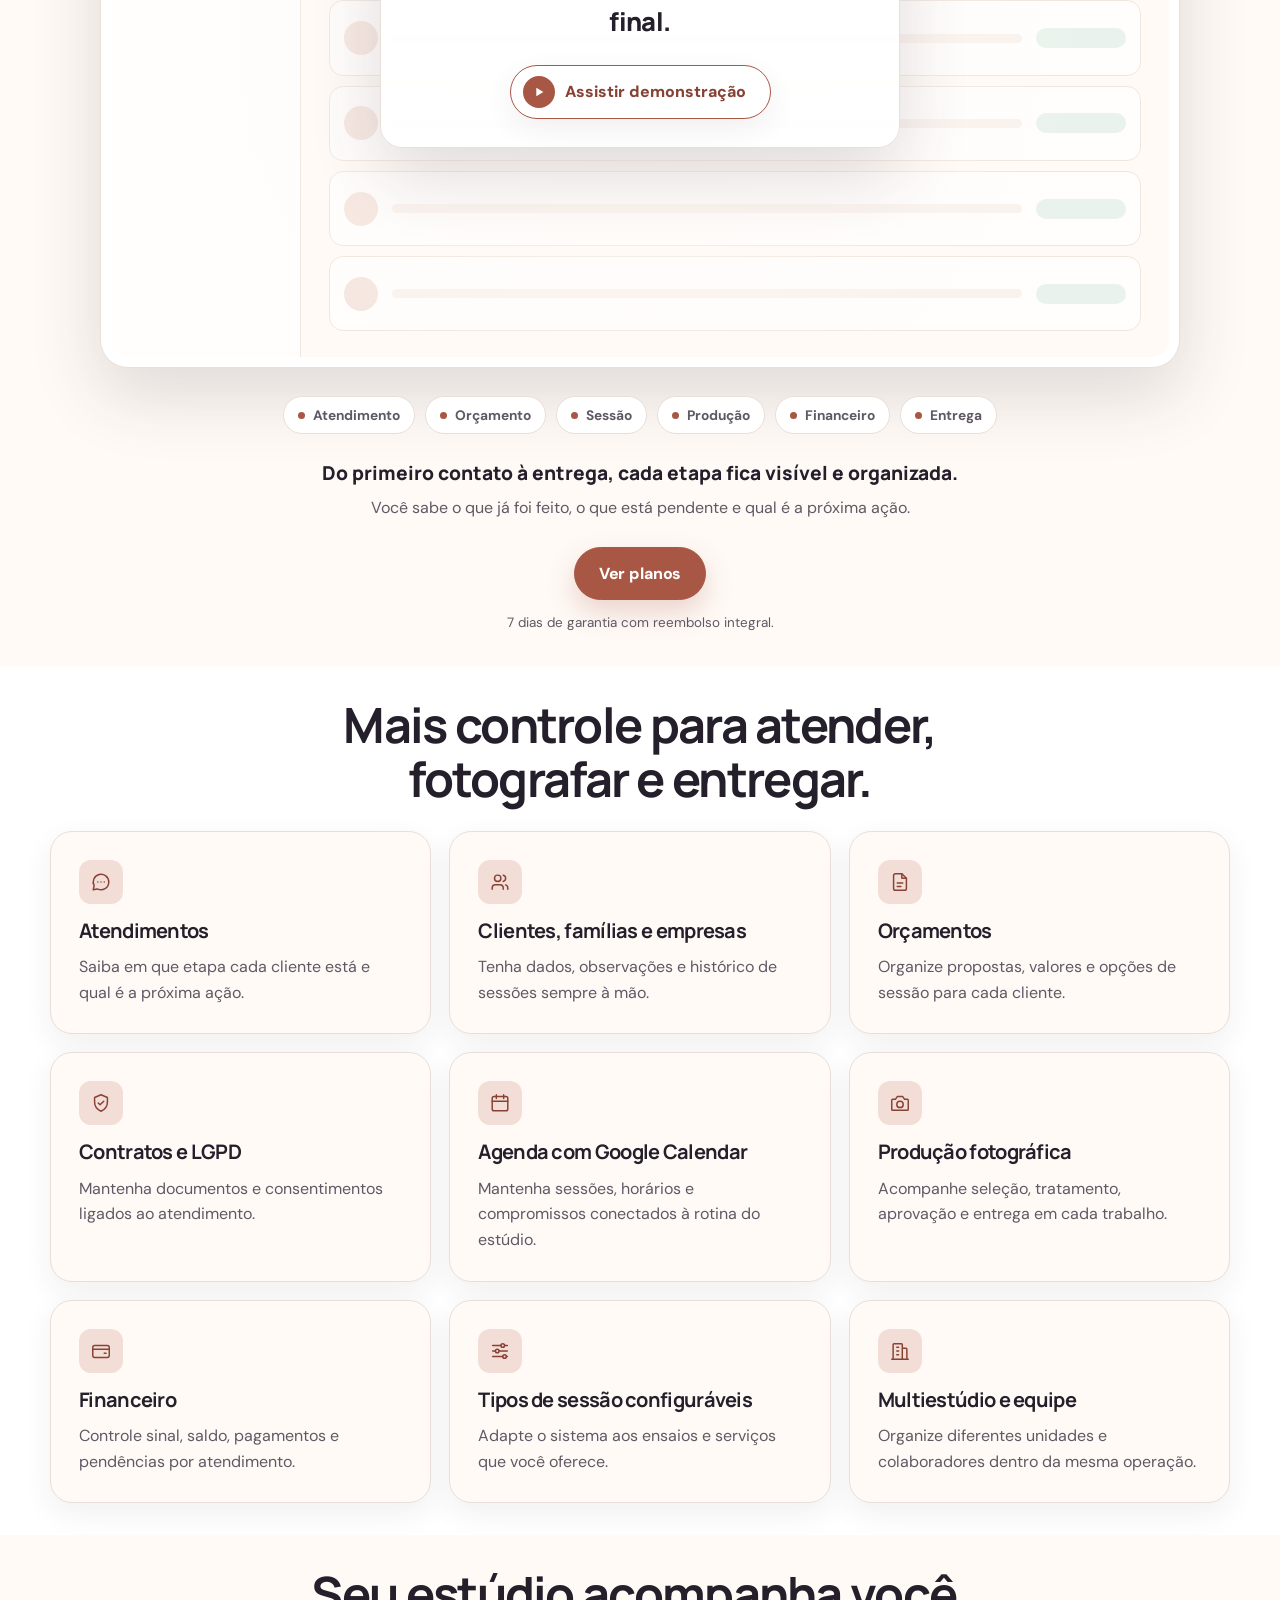
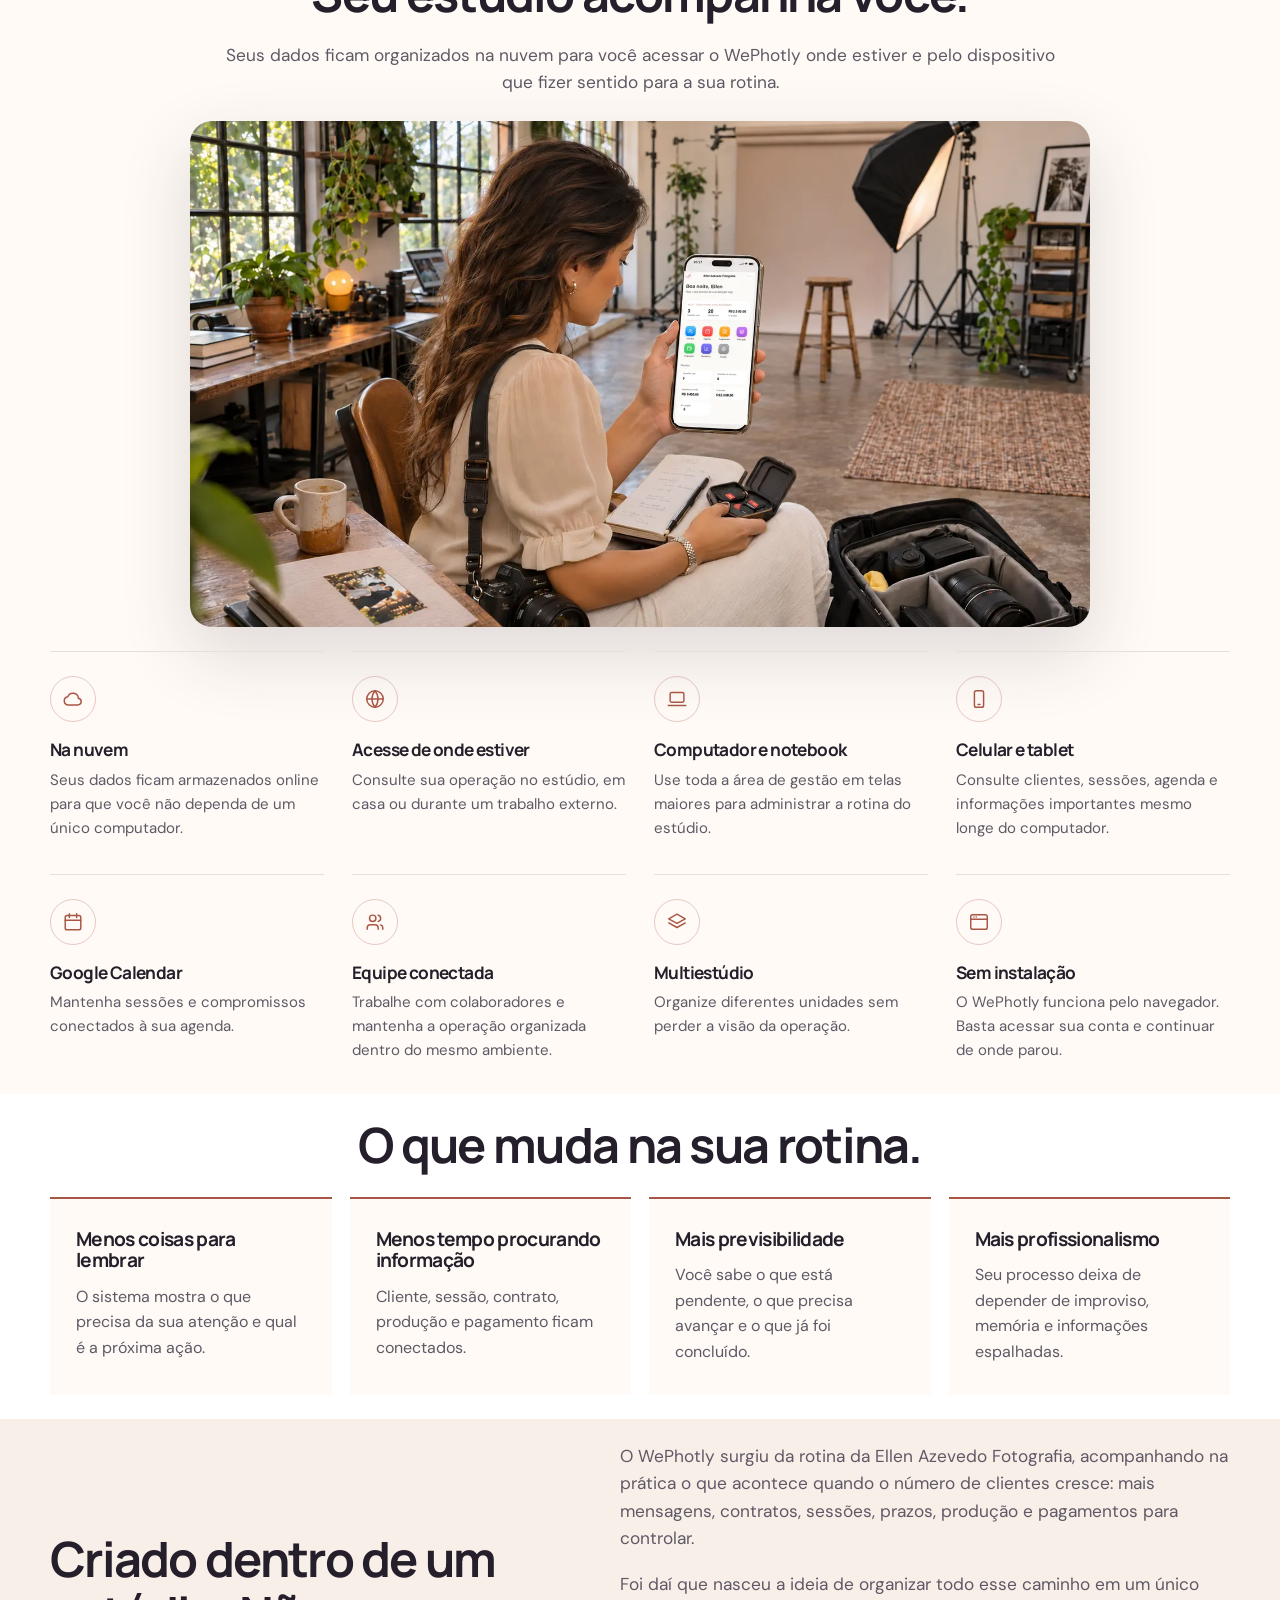
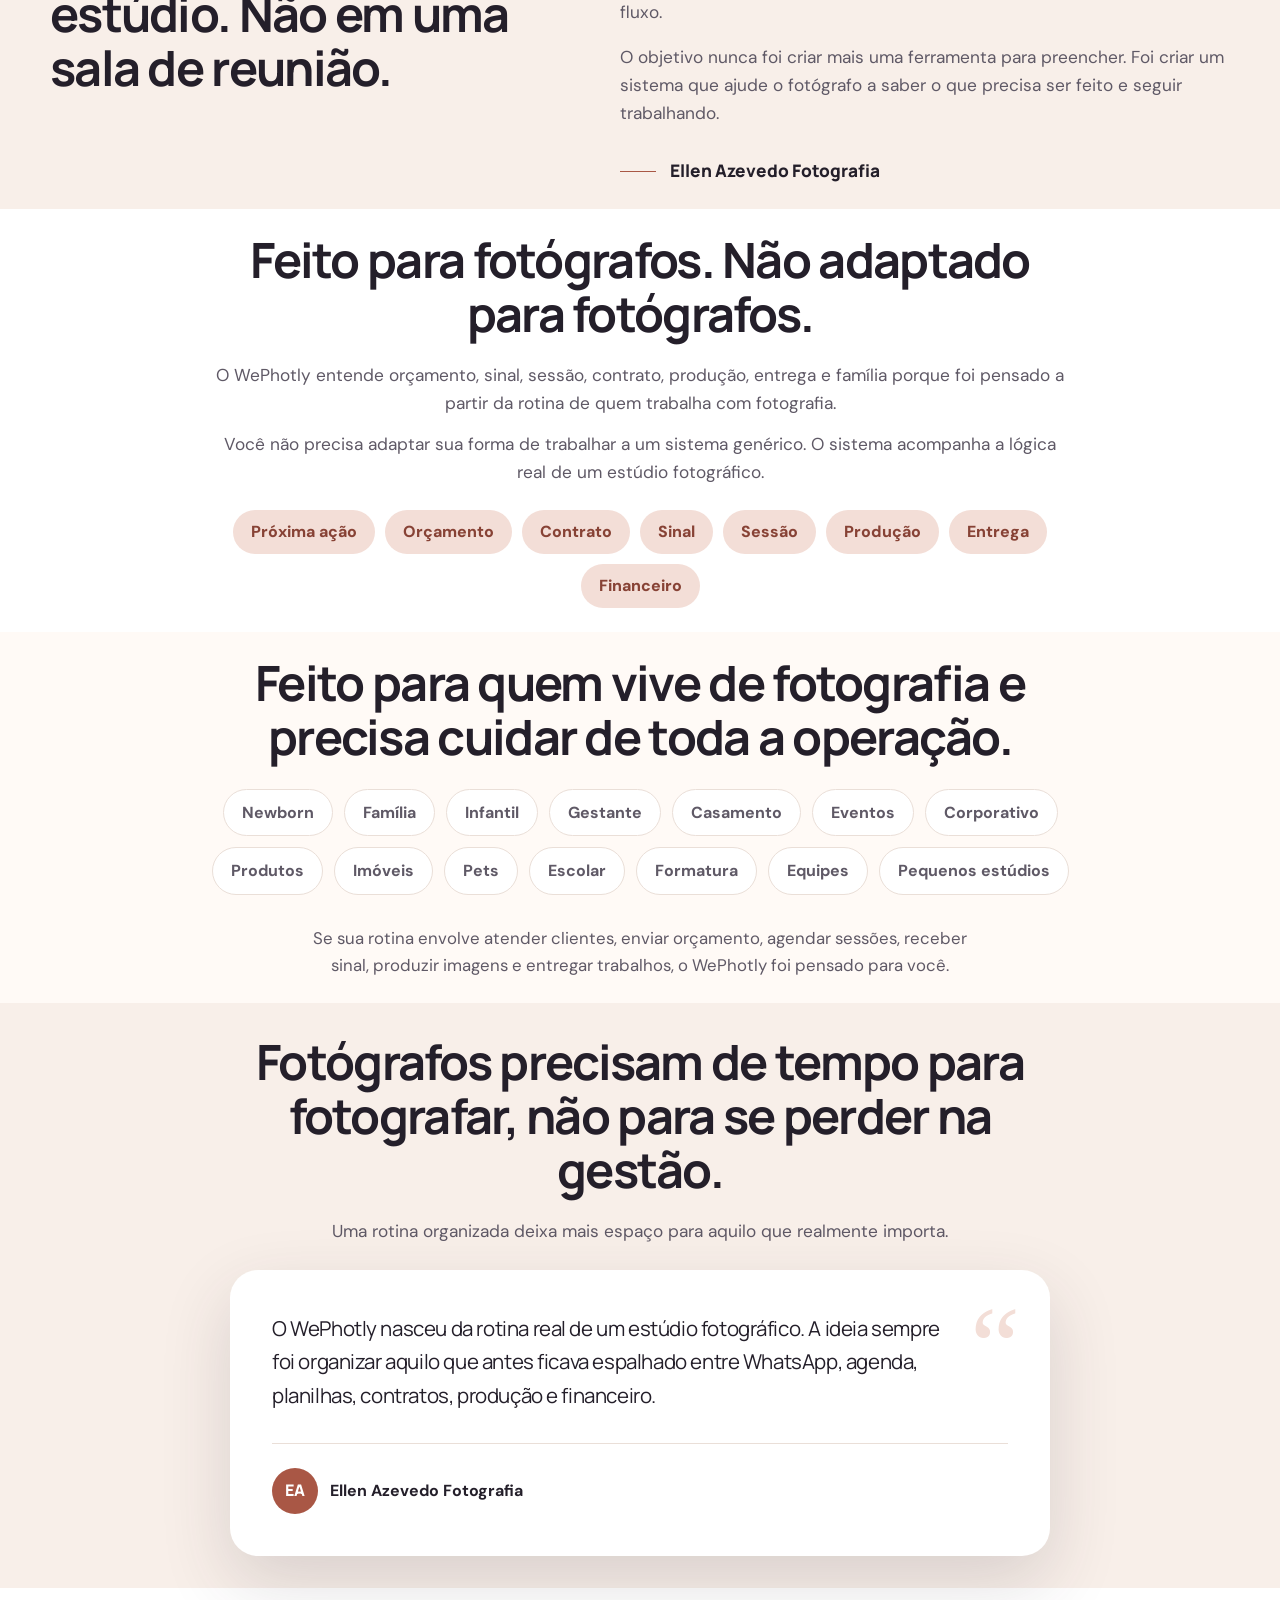
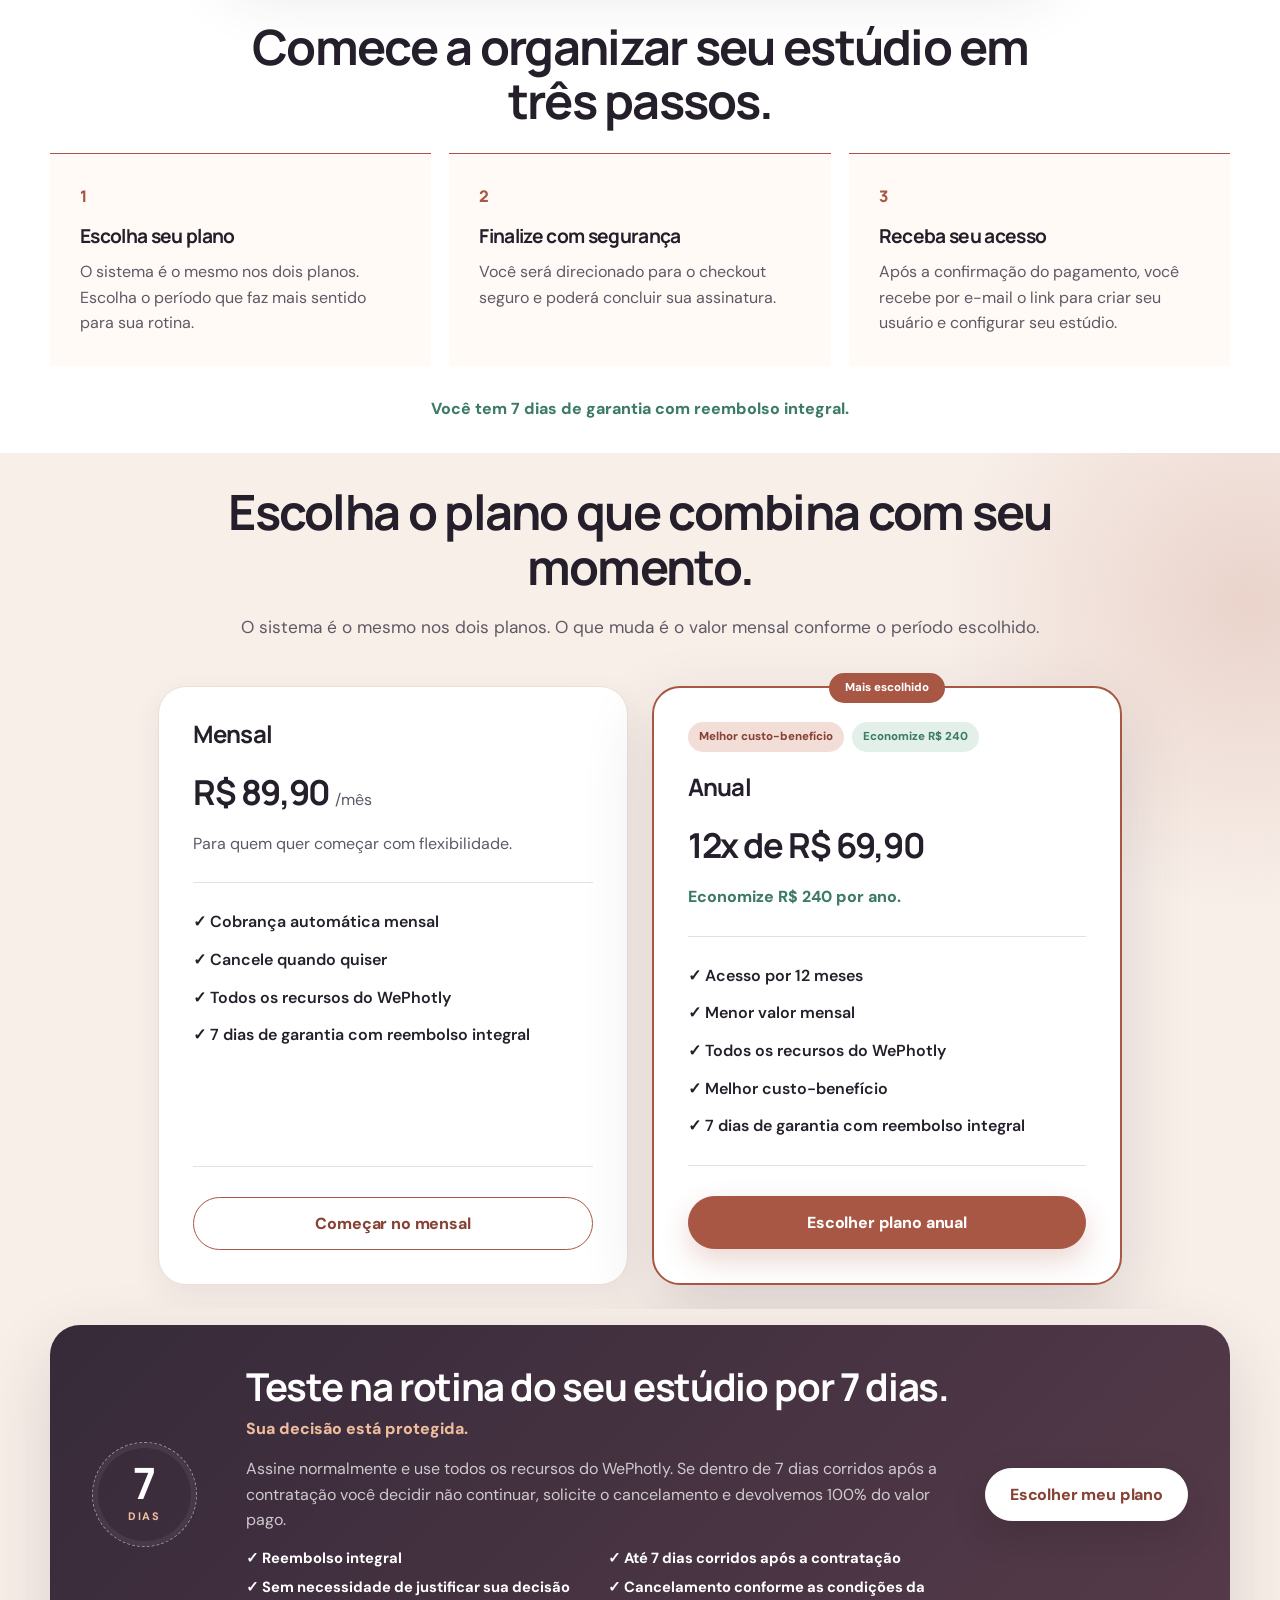
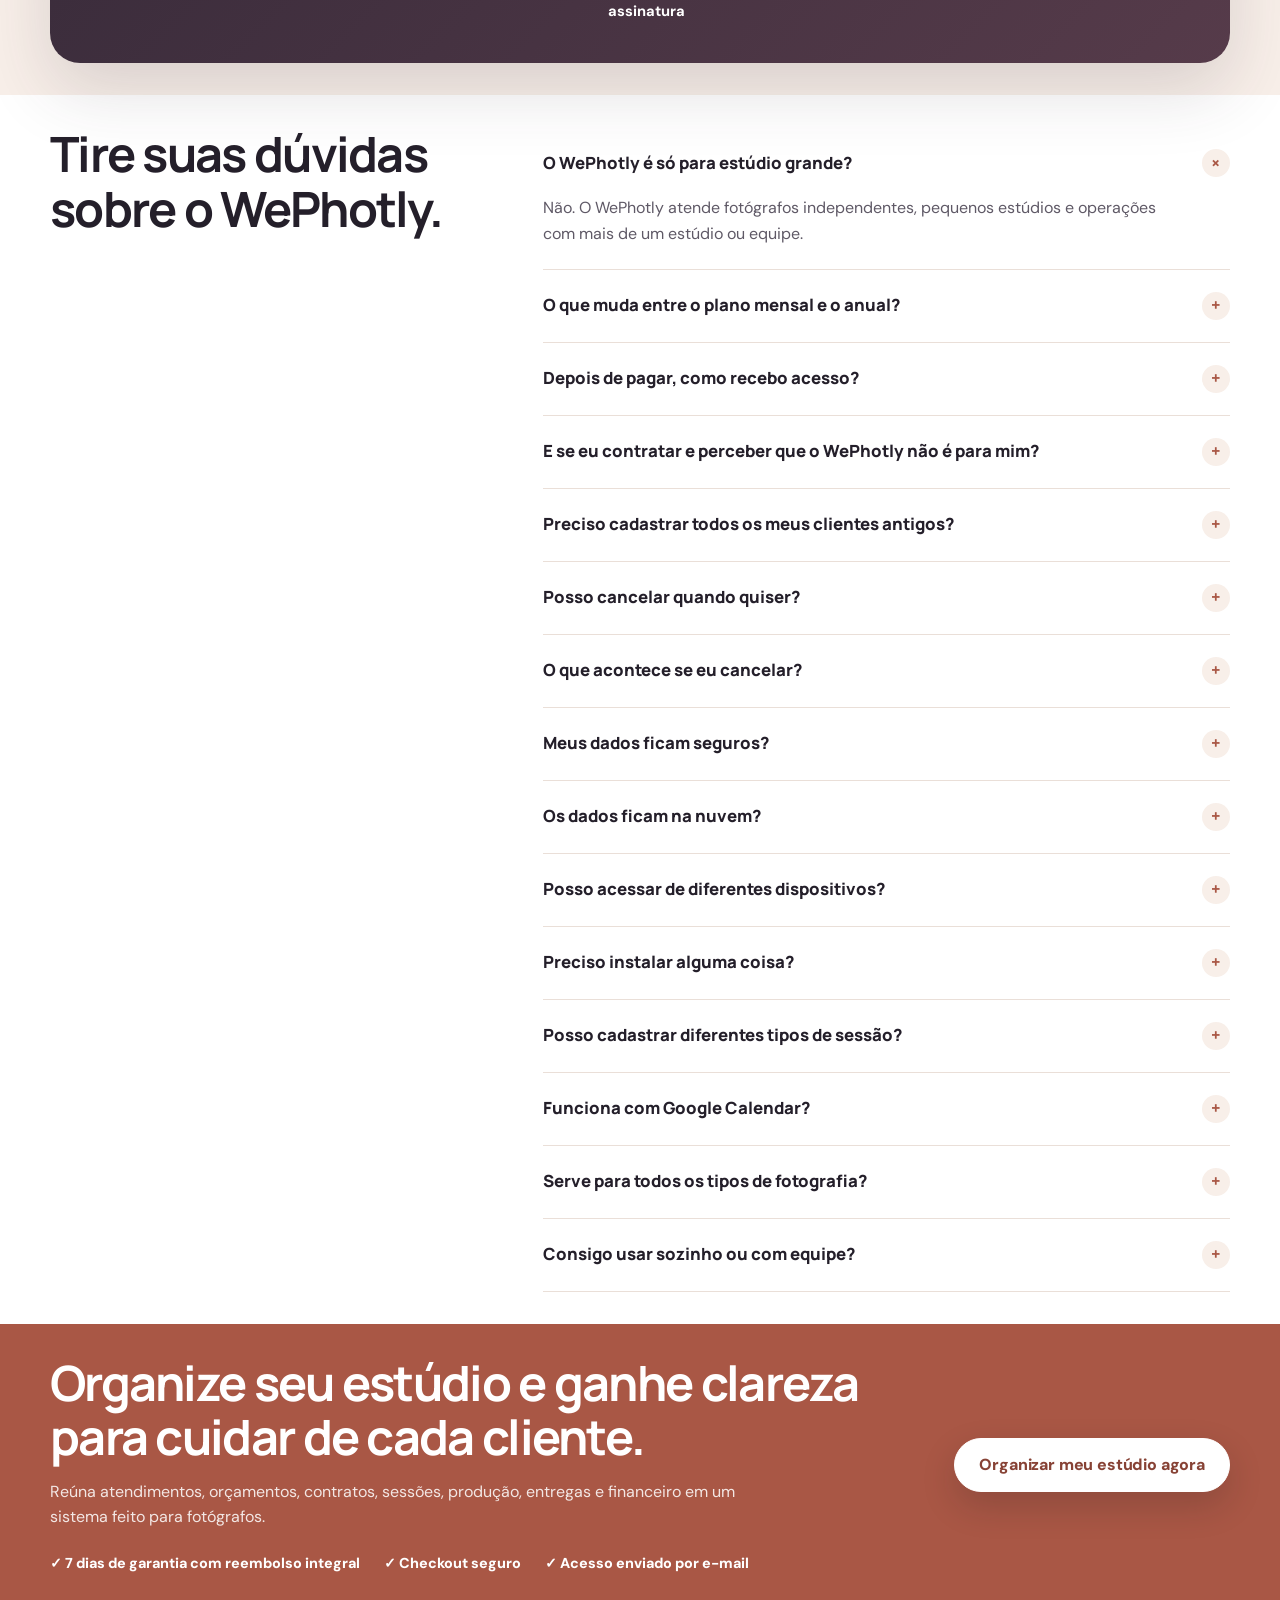
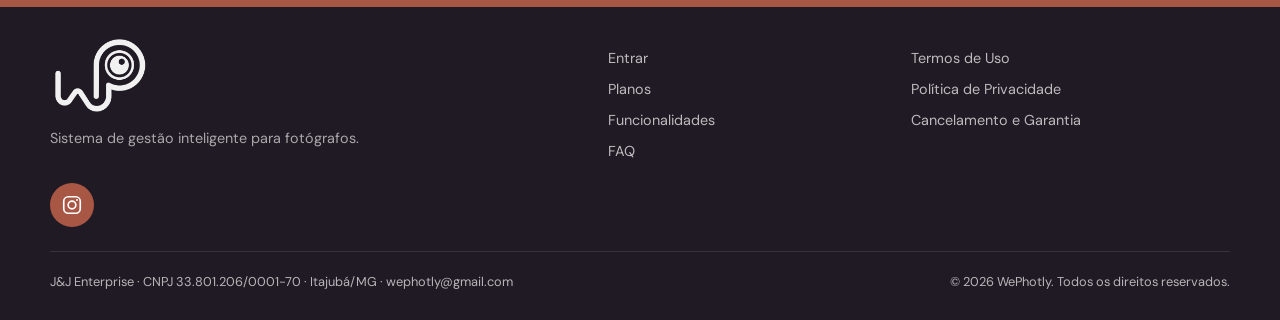
==== commit 1e0e36fd: "Ajusta ritmo vertical da landing e atualiza versao do CSS" ====
--- a/index.html
+++ b/index.html
@@ -32,7 +32,7 @@
   <link rel="preload" as="style" href="https://fonts.googleapis.com/css2?family=DM+Sans:wght@400;600;700;800;900&family=Manrope:wght@700;800;900&display=swap"
         onload="this.onload=null;this.rel='stylesheet'">
   <noscript><link rel="stylesheet" href="https://fonts.googleapis.com/css2?family=DM+Sans:wght@400;600;700;800;900&family=Manrope:wght@700;800;900&display=swap"></noscript>
-  <link rel="stylesheet" href="/styles.css?v=20261028">
+  <link rel="stylesheet" href="/styles.css?v=20261112-spacing">
 
   <script type="application/ld+json">
   {
--- a/styles.css
+++ b/styles.css
@@ -88,6 +88,13 @@
 
 /* Seções */
 .section { padding: var(--space-section) 0; }
+/* Ritmo abaixo do hero; os cartões dos planos mantêm a escala original. */
+main > .section:not(.pricing-section) {
+  --space-section: 32px;
+  --space-section-compact: 24px;
+  --space-heading: 24px;
+  --space-block: 24px;
+}
 /* Seções de pouco conteúdo: respiro menor para não sobrar vazio */
 .benefits-section, .story-section, .made-for-section, .audience-section { padding-block: var(--space-section-compact); }
 .section-heading { max-width: 780px; margin: 0 auto var(--space-heading); text-align: center; }
@@ -97,10 +104,10 @@
 
 .pain-section { background: white; }
 .pain-grid { display: grid; grid-template-columns: repeat(3, 1fr); gap: 18px; }
-.pain-card { position: relative; min-height: 170px; overflow: hidden; border: 1px solid var(--line); border-radius: var(--radius); background: linear-gradient(145deg, #fff, #fffaf7); padding: 28px 30px; box-shadow: var(--shadow-sm); }
+.pain-card { position: relative; overflow: hidden; border: 1px solid var(--line); border-radius: var(--radius); background: linear-gradient(145deg, #fff, #fffaf7); padding: 24px 28px; box-shadow: var(--shadow-sm); }
 .pain-card::after { content: ""; position: absolute; right: -55px; bottom: -65px; width: 150px; height: 150px; border-radius: 50%; background: var(--terracotta-soft); opacity: .62; }
 .pain-card h3 { position: relative; z-index: 1; max-width: 260px; margin: 0; }
-.pain-number { display: inline-block; margin-bottom: 26px; color: var(--terracotta); font-family: Manrope; font-weight: 800; }
+.pain-number { display: inline-block; margin-bottom: 16px; color: var(--terracotta); font-family: Manrope; font-weight: 800; }
 .closing-note { margin: 24px 0 0; border-radius: var(--radius); background: var(--plum); color: white; padding: 26px 30px; text-align: center; font-family: Manrope; font-size: 1.15rem; font-weight: 700; line-height: 1.5; }
 
 .compare-section { background: var(--paper); }
@@ -192,7 +199,7 @@
 .feature-card { border: 1px solid var(--line); border-radius: var(--radius); background: var(--paper); padding: 28px; box-shadow: var(--shadow-sm); }
 .feature-card p { margin: 0; color: var(--ink-soft); }
 .feature-card h3 { font-size: 1.25rem; }
-.feature-icon { display: grid; place-items: center; width: 44px; height: 44px; margin-bottom: 24px; border-radius: 12px; background: var(--terracotta-soft); color: var(--terracotta-dark); }
+.feature-icon { display: grid; place-items: center; width: 44px; height: 44px; margin-bottom: 16px; border-radius: 12px; background: var(--terracotta-soft); color: var(--terracotta-dark); }
 
 .tech-section { background: var(--paper); }
 .tech-media { display: block; width: 100%; max-width: 900px; margin: 0 auto var(--space-heading); border-radius: var(--radius); overflow: hidden; box-shadow: var(--shadow-lg); }
@@ -235,12 +242,12 @@
 
 .steps-section { background: white; }
 .steps-grid { display: grid; grid-template-columns: repeat(3, 1fr); gap: 18px; list-style: none; margin: 0; padding: 0; }
-.steps-grid li { position: relative; min-height: 220px; border-top: 1px solid var(--terracotta); background: var(--paper); padding: 30px; }
-.steps-grid li > span { display: inline-block; margin-bottom: 30px; color: var(--terracotta); font-family: Manrope; font-weight: 800; }
+.steps-grid li { position: relative; border-top: 1px solid var(--terracotta); background: var(--paper); padding: 30px; }
+.steps-grid li > span { display: inline-block; margin-bottom: 16px; color: var(--terracotta); font-family: Manrope; font-weight: 800; }
 .steps-grid p { margin: 0; color: var(--ink-soft); }
 .steps-note { margin: 30px 0 0; text-align: center; color: var(--green); font-weight: 800; }
 
-.pricing-section { position: relative; overflow: hidden; background: var(--paper-2); }
+.pricing-section { position: relative; overflow: hidden; padding: 32px 0 24px; background: var(--paper-2); }
 .pricing-glow { position: absolute; width: 620px; height: 620px; border-radius: 50%; right: -280px; top: -160px; background: radial-gradient(circle, rgba(169,87,69,.18), transparent 70%); }
 .pricing-grid { position: relative; display: grid; grid-template-columns: repeat(2, minmax(0, 470px)); justify-content: center; align-items: stretch; gap: 24px; }
 .price-card { display: flex; flex-direction: column; border: 1px solid var(--line); border-radius: 28px; background: white; padding: 34px; box-shadow: var(--shadow-sm); }
@@ -261,7 +268,7 @@
 .price-card .button { width: 100%; }
 .checkout-button[disabled] { opacity: .7; cursor: wait; transform: none; }
 
-.guarantee-section { padding: 24px 0 var(--space-section); background: var(--paper-2); }
+.guarantee-section { padding: 16px 0 var(--space-section); background: var(--paper-2); }
 .guarantee-card { display: grid; grid-template-columns: 120px 1fr auto; align-items: center; gap: 34px; border-radius: 30px; background: linear-gradient(135deg, var(--plum), #563b4a); color: white; padding: 40px 42px; box-shadow: var(--shadow-lg); }
 .guarantee-card h2 { margin-bottom: 8px; font-size: clamp(1.7rem, 3vw, 2.5rem); }
 .guarantee-copy p { margin: 0 0 14px; color: rgba(255,255,255,.74); }
@@ -282,14 +289,14 @@
 .faq-list details p { margin: -4px 0 22px; padding-right: 42px; color: var(--ink-soft); }
 .faq-list details a { color: var(--terracotta-dark); font-weight: 700; text-decoration: underline; text-underline-offset: 3px; }
 
-.final-cta { padding: var(--space-section-compact) 0; background: var(--terracotta); color: white; }
+.final-cta { padding: 32px 0; background: var(--terracotta); color: white; }
 .final-cta-inner { display: grid; grid-template-columns: 1fr auto; align-items: center; gap: 50px; }
 .final-cta h2 { max-width: 820px; margin-bottom: 14px; }
 .final-cta-lead { max-width: 730px; margin: 0; color: rgba(255,255,255,.86); }
 .final-checks { display: flex; flex-wrap: wrap; gap: 8px 24px; margin-top: 22px; font-size: .9rem; font-weight: 800; }
 
 .site-footer { background: #201a24; color: white; }
-.footer-main { display: grid; grid-template-columns: 1.6fr .8fr 1fr; gap: 48px; padding: 70px 0 48px; }
+.footer-main { display: grid; grid-template-columns: 1.6fr .8fr 1fr; gap: 48px; padding: 32px 0 24px; }
 .footer-brand img { width: 100px; height: 74px; object-fit: contain; filter: brightness(0) invert(1); opacity: .94; }
 .footer-brand p { color: rgba(255,255,255,.62); font-size: .9rem; }
 .footer-links a { display: block; margin: 8px 0; color: rgba(255,255,255,.7); font-size: .9rem; transition: color .2s ease; }
@@ -337,10 +344,17 @@
   h1, .hero h1 { font-size: clamp(2.3rem, 10.5vw, 3.4rem); }
   .hero-grid { width: min(calc(100% - 32px), var(--container)); }
   :root { --space-section: 64px; --space-section-compact: 52px; --space-heading: 32px; --space-block: 24px; }
+  main > .section:not(.pricing-section) {
+    --space-section: 24px;
+    --space-section-compact: 24px;
+    --space-heading: 24px;
+  }
+  .pricing-section { padding: 24px 0 16px; }
+  .final-cta { padding-block: 24px; }
   .tech-media { max-width: 420px; margin-bottom: var(--space-block); }
   .pain-grid, .steps-grid, .pricing-grid { grid-template-columns: 1fr; }
   .pain-grid { grid-template-columns: 1fr 1fr; }
-  .pain-card { min-height: 150px; padding: 24px; }
+  .pain-card, .steps-grid li { padding: 24px; }
   .story-grid, .faq-grid { grid-template-columns: 1fr; gap: var(--space-block); }
   .demo-screen { aspect-ratio: 4 / 3; }
   .demo-mockup { grid-template-columns: 1fr; }
@@ -373,7 +387,6 @@
   .micro-trust { align-items: flex-start; text-align: left; }
   .pain-grid, .feature-grid, .benefit-grid { grid-template-columns: 1fr; }
   .tech-grid { grid-template-columns: 1fr; gap: 26px; }
-  .pain-card { min-height: 0; }
   .demo-frame { padding: 6px; border-radius: 20px; }
   .demo-window-bar { padding: 5px 8px 8px; }
   .demo-screen { aspect-ratio: 3 / 4; border-radius: 14px; }
